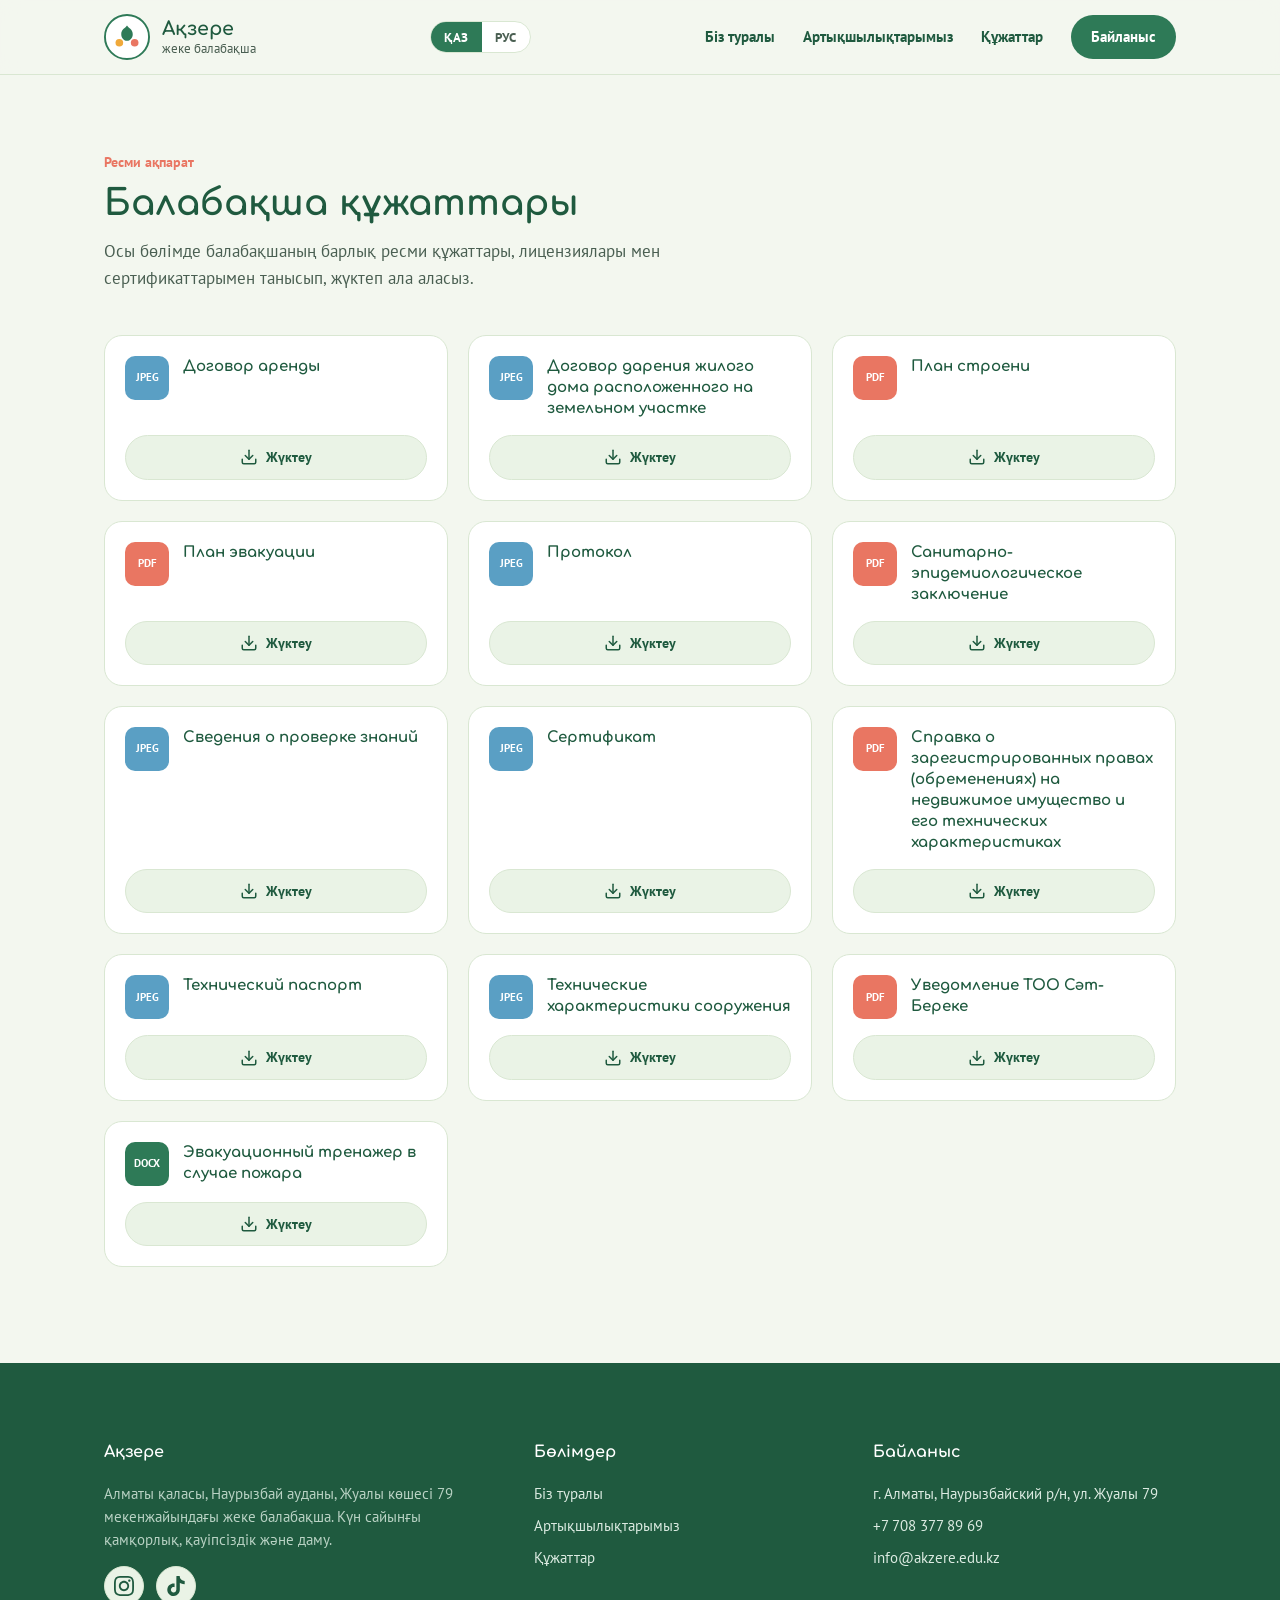
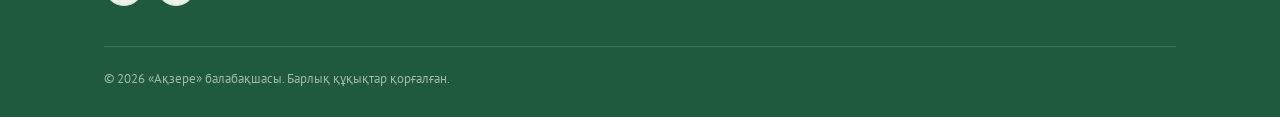
==== documents.html @ db7900e1 "Add files via upload" ====
<!DOCTYPE html>
<html lang="kk">
<head>
<meta charset="UTF-8">
<meta name="viewport" content="width=device-width, initial-scale=1, viewport-fit=cover">
<title data-i18n="docs.pageTitle">Құжаттар — «Ақзере» балабақшасы</title>
<meta name="description" content="«Ақзере» балабақшасының ресми құжаттары">
<link rel="preconnect" href="https://fonts.googleapis.com">
<link rel="preconnect" href="https://fonts.gstatic.com" crossorigin>
<link href="https://fonts.googleapis.com/css2?family=Comfortaa:wght@500;700&family=PT+Sans:wght@400;700&display=swap" rel="stylesheet">
<link rel="stylesheet" href="style.css">
<style>
  .docs-grid {
    display: grid;
    grid-template-columns: repeat(auto-fill, minmax(320px, 1fr));
    gap: 20px;
    margin-top: 32px;
  }
  .doc-card {
    background: var(--surface);
    border: 1px solid var(--line);
    border-radius: var(--radius-md);
    padding: 20px;
    display: flex;
    flex-direction: column;
    justify-content: space-between;
    gap: 16px;
    transition: transform 0.2s ease, box-shadow 0.2s ease;
  }
  .doc-card:hover {
    transform: translateY(-3px);
    box-shadow: 0 10px 24px rgba(31, 90, 63, 0.08);
  }
  .doc-info {
    display: flex;
    align-items: flex-start;
    gap: 14px;
  }
  .doc-badge {
    width: 44px;
    height: 44px;
    border-radius: 10px;
    display: flex;
    align-items: center;
    justify-content: center;
    font-size: 11px;
    font-weight: 700;
    color: #fff;
    flex: none;
    text-transform: uppercase;
  }
  .badge-pdf { background: #E97662; }
  .badge-jpeg { background: #5A9FC4; }
  .badge-docx { background: #2E7A57; }

  .doc-title {
    font-size: 15px;
    font-weight: 700;
    color: var(--primary-dark);
    margin: 0;
    line-height: 1.4;
  }
  .doc-download {
    display: inline-flex;
    align-items: center;
    justify-content: center;
    gap: 8px;
    width: 100%;
    padding: 10px 16px;
    border-radius: 999px;
    background: var(--surface-tint);
    color: var(--primary-dark);
    font-size: 14px;
    font-weight: 700;
    border: 1px solid var(--line);
    text-decoration: none;
    transition: background 0.2s ease, color 0.2s ease;
  }
  .doc-download:hover {
    background: var(--primary);
    color: #fff;
    border-color: var(--primary);
  }
</style>
</head>
<body>

<header class="site">
  <nav class="main">
    <a href="index.html" class="brand-row">
      <svg class="emblem" viewBox="0 0 48 48" fill="none" xmlns="http://www.w3.org/2000/svg">
        <circle cx="24" cy="24" r="23" fill="var(--surface)" stroke="var(--primary)" stroke-width="2"/>
        <path d="M24 12c2 3 6 4 6 9 0 4-3 7-6 7s-6-3-6-7c0-5 4-6 6-9Z" fill="var(--primary)"/>
        <circle cx="16" cy="30" r="4" fill="var(--amber)"/>
        <circle cx="32" cy="30" r="4" fill="var(--coral)"/>
      </svg>
      <span class="name brand">Ақзере<small data-i18n="brand.tagline">жеке балабақша</small></span>
    </a>

    <div class="nav-right">
      <div class="lang-switch" role="group" aria-label="Тіл / Язык">
        <button type="button" class="lang-btn" data-lang="kk">ҚАЗ</button>
        <button type="button" class="lang-btn" data-lang="ru">РУС</button>
      </div>
      <button class="burger" id="burgerBtn" aria-label="Меню">
        <span></span><span></span><span></span>
      </button>
    </div>

    <div class="navlinks" id="navLinks">
      <a href="index.html#about" data-i18n="nav.about">Біз туралы</a>
      <a href="index.html#advantages" data-i18n="nav.advantages">Артықшылықтарымыз</a>
      <a href="documents.html" class="active" data-i18n="nav.documents">Құжаттар</a>
      <a href="index.html#contact" class="cta" data-i18n="nav.contact">Байланыс</a>
    </div>
  </nav>
</header>

<main>
  <section>
    <div class="wrap">
      <div class="section-head">
        <span class="tag" data-i18n="docs.tag">Ресми ақпарат</span>
        <h2 data-i18n="docs.title">Балабақша құжаттары</h2>
        <p data-i18n="docs.lead">Осы бөлімде балабақшаның барлық ресми құжаттары, лицензиялары мен сертификаттарымен танысып, жүктеп ала аласыз.</p>
      </div>

      <div class="docs-grid">

        <!-- 1. Договор аренды -->
        <div class="doc-card">
          <div class="doc-info">
            <div class="doc-badge badge-jpeg">JPEG</div>
            <h3 class="doc-title" data-i18n="doc.rent">Договор аренды</h3>
          </div>
          <a href="documents/Договор аренды.jpeg" target="_blank" rel="noopener noreferrer" download class="doc-download">
            <svg width="18" height="18" viewBox="0 0 24 24" fill="none" stroke="currentColor" stroke-width="2" stroke-linecap="round" stroke-linejoin="round"><path d="M21 15v4a2 2 0 0 1-2 2H5a2 2 0 0 1-2-2v-4"/><polyline points="7 10 12 15 17 10"/><line x1="12" y1="15" x2="12" y2="3"/></svg>
            <span data-i18n="docs.downloadBtn">Жүктеу</span>
          </a>
        </div>

        <!-- 2. Договор дарения -->
        <div class="doc-card">
          <div class="doc-info">
            <div class="doc-badge badge-jpeg">JPEG</div>
            <h3 class="doc-title" data-i18n="doc.gift">Договор дарения жилого дома расположенного на земельном участке</h3>
          </div>
          <a href="documents/Договор дарения жилого дома расположенного на земельном участке.jpeg" target="_blank" rel="noopener noreferrer" download class="doc-download">
            <svg width="18" height="18" viewBox="0 0 24 24" fill="none" stroke="currentColor" stroke-width="2" stroke-linecap="round" stroke-linejoin="round"><path d="M21 15v4a2 2 0 0 1-2 2H5a2 2 0 0 1-2-2v-4"/><polyline points="7 10 12 15 17 10"/><line x1="12" y1="15" x2="12" y2="3"/></svg>
            <span data-i18n="docs.downloadBtn">Жүктеу</span>
          </a>
        </div>

        <!-- 3. План строени -->
        <div class="doc-card">
          <div class="doc-info">
            <div class="doc-badge badge-pdf">PDF</div>
            <h3 class="doc-title" data-i18n="doc.buildingPlan">План строени</h3>
          </div>
          <a href="documents/План строени.pdf" target="_blank" rel="noopener noreferrer" download class="doc-download">
            <svg width="18" height="18" viewBox="0 0 24 24" fill="none" stroke="currentColor" stroke-width="2" stroke-linecap="round" stroke-linejoin="round"><path d="M21 15v4a2 2 0 0 1-2 2H5a2 2 0 0 1-2-2v-4"/><polyline points="7 10 12 15 17 10"/><line x1="12" y1="15" x2="12" y2="3"/></svg>
            <span data-i18n="docs.downloadBtn">Жүктеу</span>
          </a>
        </div>

        <!-- 4. План эвакуации -->
        <div class="doc-card">
          <div class="doc-info">
            <div class="doc-badge badge-pdf">PDF</div>
            <h3 class="doc-title" data-i18n="doc.evacPlan">План эвакуации</h3>
          </div>
          <a href="documents/План эвакуации.pdf" target="_blank" rel="noopener noreferrer" download class="doc-download">
            <svg width="18" height="18" viewBox="0 0 24 24" fill="none" stroke="currentColor" stroke-width="2" stroke-linecap="round" stroke-linejoin="round"><path d="M21 15v4a2 2 0 0 1-2 2H5a2 2 0 0 1-2-2v-4"/><polyline points="7 10 12 15 17 10"/><line x1="12" y1="15" x2="12" y2="3"/></svg>
            <span data-i18n="docs.downloadBtn">Жүктеу</span>
          </a>
        </div>

        <!-- 5. Протокол -->
        <div class="doc-card">
          <div class="doc-info">
            <div class="doc-badge badge-jpeg">JPEG</div>
            <h3 class="doc-title" data-i18n="doc.protocol">Протокол</h3>
          </div>
          <a href="documents/Протокол.jpeg" target="_blank" rel="noopener noreferrer" download class="doc-download">
            <svg width="18" height="18" viewBox="0 0 24 24" fill="none" stroke="currentColor" stroke-width="2" stroke-linecap="round" stroke-linejoin="round"><path d="M21 15v4a2 2 0 0 1-2 2H5a2 2 0 0 1-2-2v-4"/><polyline points="7 10 12 15 17 10"/><line x1="12" y1="15" x2="12" y2="3"/></svg>
            <span data-i18n="docs.downloadBtn">Жүктеу</span>
          </a>
        </div>

        <!-- 6. Санитарно-эпидемиологическое заключение -->
        <div class="doc-card">
          <div class="doc-info">
            <div class="doc-badge badge-pdf">PDF</div>
            <h3 class="doc-title" data-i18n="doc.sanitary">Санитарно-эпидемиологическое заключение</h3>
          </div>
          <a href="documents/Санитарно-эпидемиологическое заключение.pdf" target="_blank" rel="noopener noreferrer" download class="doc-download">
            <svg width="18" height="18" viewBox="0 0 24 24" fill="none" stroke="currentColor" stroke-width="2" stroke-linecap="round" stroke-linejoin="round"><path d="M21 15v4a2 2 0 0 1-2 2H5a2 2 0 0 1-2-2v-4"/><polyline points="7 10 12 15 17 10"/><line x1="12" y1="15" x2="12" y2="3"/></svg>
            <span data-i18n="docs.downloadBtn">Жүктеу</span>
          </a>
        </div>

        <!-- 7. Сведения о проверке знаний -->
        <div class="doc-card">
          <div class="doc-info">
            <div class="doc-badge badge-jpeg">JPEG</div>
            <h3 class="doc-title" data-i18n="doc.knowledgeCheck">Сведения о проверке знаний</h3>
          </div>
          <a href="documents/Сведения о проверке зананий.jpeg" target="_blank" rel="noopener noreferrer" download class="doc-download">
            <svg width="18" height="18" viewBox="0 0 24 24" fill="none" stroke="currentColor" stroke-width="2" stroke-linecap="round" stroke-linejoin="round"><path d="M21 15v4a2 2 0 0 1-2 2H5a2 2 0 0 1-2-2v-4"/><polyline points="7 10 12 15 17 10"/><line x1="12" y1="15" x2="12" y2="3"/></svg>
            <span data-i18n="docs.downloadBtn">Жүктеу</span>
          </a>
        </div>

        <!-- 8. Сертификат -->
        <div class="doc-card">
          <div class="doc-info">
            <div class="doc-badge badge-jpeg">JPEG</div>
            <h3 class="doc-title" data-i18n="doc.certificate">Сертификат</h3>
          </div>
          <a href="documents/Сертификат.jpeg" target="_blank" rel="noopener noreferrer" download class="doc-download">
            <svg width="18" height="18" viewBox="0 0 24 24" fill="none" stroke="currentColor" stroke-width="2" stroke-linecap="round" stroke-linejoin="round"><path d="M21 15v4a2 2 0 0 1-2 2H5a2 2 0 0 1-2-2v-4"/><polyline points="7 10 12 15 17 10"/><line x1="12" y1="15" x2="12" y2="3"/></svg>
            <span data-i18n="docs.downloadBtn">Жүктеу</span>
          </a>
        </div>

        <!-- 9. Справка о зарегистрированных правах -->
        <div class="doc-card">
          <div class="doc-info">
            <div class="doc-badge badge-pdf">PDF</div>
            <h3 class="doc-title" data-i18n="doc.propertyRef">Справка о зарегистрированных правах (обременениях) на недвижимое имущество и его технических характеристиках</h3>
          </div>
          <a href="documents/Справка о зарегистрированных правах (обременениях) на недвижимое имущество и его технических характеристиках.pdf" target="_blank" rel="noopener noreferrer" download class="doc-download">
            <svg width="18" height="18" viewBox="0 0 24 24" fill="none" stroke="currentColor" stroke-width="2" stroke-linecap="round" stroke-linejoin="round"><path d="M21 15v4a2 2 0 0 1-2 2H5a2 2 0 0 1-2-2v-4"/><polyline points="7 10 12 15 17 10"/><line x1="12" y1="15" x2="12" y2="3"/></svg>
            <span data-i18n="docs.downloadBtn">Жүктеу</span>
          </a>
        </div>

        <!-- 10. Технический паспорт -->
        <div class="doc-card">
          <div class="doc-info">
            <div class="doc-badge badge-jpeg">JPEG</div>
            <h3 class="doc-title" data-i18n="doc.techPass">Технический паспорт</h3>
          </div>
          <a href="documents/Технически паспорт.jpeg" target="_blank" rel="noopener noreferrer" download class="doc-download">
            <svg width="18" height="18" viewBox="0 0 24 24" fill="none" stroke="currentColor" stroke-width="2" stroke-linecap="round" stroke-linejoin="round"><path d="M21 15v4a2 2 0 0 1-2 2H5a2 2 0 0 1-2-2v-4"/><polyline points="7 10 12 15 17 10"/><line x1="12" y1="15" x2="12" y2="3"/></svg>
            <span data-i18n="docs.downloadBtn">Жүктеу</span>
          </a>
        </div>

        <!-- 11. Технические характеристики сооружения -->
        <div class="doc-card">
          <div class="doc-info">
            <div class="doc-badge badge-jpeg">JPEG</div>
            <h3 class="doc-title" data-i18n="doc.techSpecs">Технические характеристики сооружения</h3>
          </div>
          <a href="documents/Технические характеристики сооружения.jpeg" target="_blank" rel="noopener noreferrer" download class="doc-download">
            <svg width="18" height="18" viewBox="0 0 24 24" fill="none" stroke="currentColor" stroke-width="2" stroke-linecap="round" stroke-linejoin="round"><path d="M21 15v4a2 2 0 0 1-2 2H5a2 2 0 0 1-2-2v-4"/><polyline points="7 10 12 15 17 10"/><line x1="12" y1="15" x2="12" y2="3"/></svg>
            <span data-i18n="docs.downloadBtn">Жүктеу</span>
          </a>
        </div>

        <!-- 12. Уведомление ТОО Сәт-Береке -->
        <div class="doc-card">
          <div class="doc-info">
            <div class="doc-badge badge-pdf">PDF</div>
            <h3 class="doc-title" data-i18n="doc.noticeSat">Уведомление ТОО Сәт-Береке</h3>
          </div>
          <a href="documents/Уведомление ТОО Сәт-Береке.pdf" target="_blank" rel="noopener noreferrer" download class="doc-download">
            <svg width="18" height="18" viewBox="0 0 24 24" fill="none" stroke="currentColor" stroke-width="2" stroke-linecap="round" stroke-linejoin="round"><path d="M21 15v4a2 2 0 0 1-2 2H5a2 2 0 0 1-2-2v-4"/><polyline points="7 10 12 15 17 10"/><line x1="12" y1="15" x2="12" y2="3"/></svg>
            <span data-i18n="docs.downloadBtn">Жүктеу</span>
          </a>
        </div>

        <!-- 13. Эвакуационный тренажер -->
        <div class="doc-card">
          <div class="doc-info">
            <div class="doc-badge badge-docx">DOCX</div>
            <h3 class="doc-title" data-i18n="doc.evacSimulator">Эвакуационный тренажер в случае пожара</h3>
          </div>
          <a href="documents/Эвакуационный тренажер в случае пожара .docx" target="_blank" rel="noopener noreferrer" download class="doc-download">
            <svg width="18" height="18" viewBox="0 0 24 24" fill="none" stroke="currentColor" stroke-width="2" stroke-linecap="round" stroke-linejoin="round"><path d="M21 15v4a2 2 0 0 1-2 2H5a2 2 0 0 1-2-2v-4"/><polyline points="7 10 12 15 17 10"/><line x1="12" y1="15" x2="12" y2="3"/></svg>
            <span data-i18n="docs.downloadBtn">Жүктеу</span>
          </a>
        </div>

      </div>
    </div>
  </section>
</main>

<footer>
  <div class="wrap">
    <div class="foot-grid">
      <div>
        <h4>Ақзере</h4>
        <p data-i18n="footer.about">Алматы қаласы, Наурызбай ауданы, Жуалы көшесі 79 мекенжайындағы жеке балабақша. Күн сайынғы қамқорлық, қауіпсіздік және даму.</p>
        
        <!-- Социальные сети со ссылками на ПРОФИЛИ -->
        <div class="social-links">
          <!-- Ссылка на страницу Instagram -->
          <a href="https://www.instagram.com/akzere_balabaqsha" target="_blank" rel="noopener noreferrer" class="social-btn" aria-label="Instagram">
            <svg viewBox="0 0 24 24">
              <path d="M12 2.163c3.204 0 3.584.012 4.85.07 3.252.148 4.771 1.691 4.919 4.919.058 1.265.069 1.645.069 4.849 0 3.205-.012 3.584-.069 4.849-.149 3.225-1.664 4.771-4.919 4.919-1.266.058-1.644.07-4.85.07-3.204 0-3.584-.012-4.849-.07-3.26-.149-4.771-1.699-4.919-4.92-.058-1.265-.07-1.644-.07-4.849 0-3.204.013-3.583.07-4.849.149-3.227 1.664-4.771 4.919-4.919 1.266-.057 1.645-.069 4.849-.069zm0-2.163c-3.259 0-3.667.014-4.947.072-4.358.2-6.78 2.618-6.98 6.98-.059 1.281-.073 1.689-.073 4.948 0 3.259.014 3.668.072 4.948.2 4.358 2.618 6.78 6.98 6.98 1.281.058 1.689.072 4.948.072 3.259 0 3.668-.014 4.948-.072 4.354-.2 6.782-2.618 6.979-6.98.059-1.28.073-1.689.073-4.948 0-3.259-.014-3.667-.072-4.947-.196-4.354-2.617-6.78-6.979-6.98-1.281-.059-1.69-.073-4.949-.073zm0 5.838c-3.403 0-6.162 2.759-6.162 6.162s2.759 6.163 6.162 6.163 6.162-2.759 6.162-6.163c0-3.403-2.759-6.162-6.162-6.162zm0 10.162c-2.209 0-4-1.79-4-4 0-2.209 1.791-4 4-4s4 1.791 4 4c0 2.21-1.791 4-4 4zm6.406-11.845c-.796 0-1.441.645-1.441 1.44s.645 1.44 1.441 1.44c.795 0 1.439-.645 1.439-1.44s-.644-1.44-1.439-1.44z"/>
            </svg>
          </a>

          <!-- Ссылка на страницу TikTok -->
          <a href="https://www.tiktok.com/@user7842803865869" target="_blank" rel="noopener noreferrer" class="social-btn" aria-label="TikTok">
            <svg viewBox="0 0 24 24">
              <path d="M12.525.02c1.31-.02 2.61-.01 3.91-.02.08 1.53.63 3.09 1.75 4.17 1.12 1.11 2.7 1.62 4.24 1.79v4.03c-1.44-.05-2.89-.35-4.2-.97-.57-.26-1.1-.59-1.62-.93-.01 2.92.01 5.84-.02 8.75-.08 1.4-.54 2.79-1.35 3.94-1.31 1.92-3.58 3.17-5.91 3.21-1.43.08-2.86-.31-4.08-1.03-2.02-1.19-3.44-3.37-3.65-5.71-.02-.5-.03-1-.01-1.49.18-1.9 1.12-3.72 2.58-4.96 1.66-1.44 3.98-2.13 6.15-1.72.02 1.48-.04 2.96-.04 4.44-.99-.32-2.15-.23-3.02.37-.82.56-1.36 1.49-1.41 2.49-.1 1.39.73 2.72 2.02 3.17 1.23.45 2.68.12 3.58-.8.64-.66.97-1.57.97-2.49.02-4.14.01-8.28.01-12.42z"/>
            </svg>
          </a>
        </div>
      </div>

      <div>
        <h4 data-i18n="footer.sections">Бөлімдер</h4>
        <ul>
          <li><a href="index.html#about" data-i18n="nav.about">Біз туралы</a></li>
          <li><a href="index.html#advantages" data-i18n="nav.advantages">Артықшылықтарымыз</a></li>
          <li><a href="documents.html" data-i18n="nav.documents">Құжаттар</a></li>
        </ul>
      </div>

      <div>
        <h4 data-i18n="footer.contacts">Байланыс</h4>
        <ul>
          <li data-i18n="topbar.city">г. Алматы, Наурызбайский р/н, ул. Жуалы 79</li>
          <li><a href="tel:+77083778969">+7 708 377 89 69</a></li>
          <li><a href="mailto:info@akzere.edu.kz">info@akzere.edu.kz</a></li>
        </ul>
      </div>
    </div>

    <div class="foot-bottom">
      <span data-i18n="footer.copy">© 2026 «Ақзере» балабақшасы. Барлық құқықтар қорғалған.</span>
    </div>
  </div>
</footer>

<script src="script.js"></script>
</body>
</html>
---- style.css ----
:root{
  box-sizing:border-box;
  padding-top:env(safe-area-inset-top,0px);
  padding-bottom:env(safe-area-inset-bottom,0px);

  --bg:#F3F7EF;
  --surface:#FFFFFF;
  --surface-tint:#EAF3E6;
  --ink:#20362A;
  --ink-soft:#4A5F52;
  --primary:#2E7A57;
  --primary-dark:#1F5A3F;
  --amber:#F0A93A;
  --coral:#E97662;
  --sky:#5A9FC4;
  --line:#D9E7D2;
  --radius-lg:28px;
  --radius-md:18px;
  --radius-sm:12px;
}
*{box-sizing:border-box;}
html{scroll-behavior:smooth; scroll-padding-top:calc(96px + env(safe-area-inset-top,0px));}
body{
  margin:0;
  background:var(--bg);
  color:var(--ink);
  font-family:'PT Sans', Arial, sans-serif;
  font-size:16px;
  line-height:1.6;
  -webkit-font-smoothing:antialiased;
}
h1,h2,h3,.brand{
  font-family:'Comfortaa', 'PT Sans', sans-serif;
  font-weight:700;
  color:var(--primary-dark);
  line-height:1.25;
  margin:0;
}
a{color:inherit; text-decoration:none;}
img{max-width:100%; display:block;}
ul{margin:0; padding:0; list-style:none;}
.wrap{max-width:1120px; margin:0 auto; padding:0 24px;}

/* ---------- Topbar ---------- */
.topbar{background:var(--primary-dark); color:#EAF3E6; font-size:14px;}
.topbar .wrap{display:flex; flex-wrap:wrap; gap:6px 20px; justify-content:space-between; padding-top:10px; padding-bottom:10px;}
.topbar a{opacity:.92;}
.topbar a:hover{opacity:1; text-decoration:underline;}
.topbar .tb-group{display:flex; gap:18px; flex-wrap:wrap;}
.topbar {display: none !important;}

/* ---------- Header / nav ---------- */
header.site{
  position:sticky; top:0; z-index:40;
  background:rgba(243,247,239,.9);
  backdrop-filter:blur(10px);
  border-bottom:1px solid var(--line);
  padding-top:env(safe-area-inset-top,0px);
}
nav.main{
  display:flex; align-items:center; justify-content:space-between;
  padding:14px 24px; max-width:1120px; margin:0 auto; gap:16px; flex-wrap:wrap;
}
.brand-row{display:flex; align-items:center; gap:12px;}
.brand-row .name{font-size:19px;}
.brand-row .name small{display:block; font-family:'PT Sans',sans-serif; font-weight:400; font-size:12.5px; color:var(--ink-soft);}
.nav-right{display:flex; align-items:center; gap:14px;}
.navlinks{display:flex; gap:28px; align-items:center;}
.navlinks a{font-size:15px; font-weight:700; color:var(--primary-dark); position:relative; padding:6px 0;}
.navlinks a:after{content:"";position:absolute;left:0;right:0;bottom:0;height:2px;background:var(--amber);transform:scaleX(0);transition:transform .2s ease;}
.navlinks a:hover:after{transform:scaleX(1);}
.navlinks .cta{background:var(--primary); color:#fff !important; padding:10px 20px; border-radius:999px; font-weight:700;}
.navlinks .cta:after{display:none;}
.navlinks .cta:hover{background:var(--primary-dark);}

/* language switch */
.lang-switch{display:flex; border:1px solid var(--line); border-radius:999px; overflow:hidden; background:var(--surface);}
.lang-btn{
  border:none; background:transparent; padding:7px 13px; font-family:'PT Sans',sans-serif;
  font-weight:700; font-size:12.5px; letter-spacing:.4px; color:var(--ink-soft); cursor:pointer;
}
.lang-btn.active{background:var(--primary); color:#fff;}

.burger{display:none; background:none; border:none; cursor:pointer; padding:8px;}
.burger span{display:block; width:24px; height:2px; background:var(--primary-dark); margin:5px 0; border-radius:2px;}

/* ---------- Emblem ---------- */
.emblem{width:46px; height:46px; flex:none;}

/* ---------- Hero ---------- */
.hero{position:relative; overflow:hidden; padding:64px 0 40px;}
.hero .wrap{display:grid; grid-template-columns:1.05fr .95fr; gap:40px; align-items:center;}
.hero-blob{position:absolute; border-radius:50%; opacity:.5; filter:blur(2px); z-index:0;}
.eyebrow{
  display:inline-flex; align-items:center; gap:8px;
  background:var(--surface); border:1px solid var(--line);
  padding:7px 16px; border-radius:999px; font-size:13.5px;
  color:var(--primary-dark); font-weight:700; margin-bottom:18px;
}
.hero h1{font-size:clamp(32px,4.4vw,50px); letter-spacing:.2px;}
.hero h1 .accent{color:var(--coral);}
.hero p.lead{font-size:18px; color:var(--ink-soft); max-width:46ch; margin:18px 0 28px;}
.hero-ctas{display:flex; gap:14px; flex-wrap:wrap;}
.btn{display:inline-flex; align-items:center; gap:8px; padding:13px 24px; border-radius:999px; font-weight:700; font-size:15.5px; border:2px solid transparent; cursor:pointer;}
.btn-primary{background:var(--primary); color:#fff;}
.btn-primary:hover{background:var(--primary-dark);}
.btn-ghost{border-color:var(--primary); color:var(--primary-dark);}
.btn-ghost:hover{background:var(--surface-tint);}
.hero-art{position:relative; z-index:1;}

.stat-strip{display:flex; gap:28px; margin-top:40px; border-top:1px solid var(--line); padding-top:22px; flex-wrap:wrap;}
.stat-strip div{min-width:120px;}
.stat-strip b{display:block; font-family:'Comfortaa',sans-serif; font-size:24px; color:var(--primary-dark);}
.stat-strip span{font-size:13.5px; color:var(--ink-soft);}

/* ---------- Section shell ---------- */
section{padding:76px 0;}
.section-head{max-width:640px; margin-bottom:44px;}
.section-head .tag{color:var(--coral); font-weight:700; font-size:14px; margin-bottom:8px; display:block;}
.section-head h2{font-size:clamp(26px,3.2vw,36px);}
.section-head p{color:var(--ink-soft); margin-top:12px; font-size:16.5px;}
.alt{background:var(--surface);}

/* ---------- About ---------- */
.about-grid{display:grid; grid-template-columns:1.15fr .85fr; gap:44px; align-items:start;}
.about-grid p{color:var(--ink-soft); margin:0 0 16px; font-size:16.5px;}
.fact-card{background:var(--bg); border:1px solid var(--line); border-radius:var(--radius-md); padding:26px;}
.fact-card h3{font-size:16px; margin-bottom:16px; color:var(--primary-dark);}
.fact-list li{display:flex; justify-content:space-between; gap:16px; padding:10px 0; border-top:1px solid var(--line); font-size:15px;}
.fact-list li:first-child{border-top:none;}
.fact-list span.k{color:var(--ink-soft);}
.fact-list span.v{font-weight:700; text-align:right;}

/* ---------- Advantages ---------- */
.adv-grid{display:grid; grid-template-columns:repeat(4,1fr); gap:22px;}
.adv-card{background:var(--surface); border:1px solid var(--line); border-radius:var(--radius-md); padding:28px 22px; position:relative; overflow:hidden;}
.adv-card .icon-wrap{width:52px; height:52px; border-radius:14px; display:flex; align-items:center; justify-content:center; margin-bottom:18px;}
.adv-card h3{font-size:17px; margin-bottom:10px;}
.adv-card p{font-size:14.5px; color:var(--ink-soft); margin:0;}
.adv-card:nth-child(1) .icon-wrap{background:#E4F1E9;}
.adv-card:nth-child(2) .icon-wrap{background:#FCEBD8;}
.adv-card:nth-child(3) .icon-wrap{background:#FBE4E0;}
.adv-card:nth-child(4) .icon-wrap{background:#E1EEF6;}

/* ---------- Gallery ---------- */
.gal-grid{display:grid; grid-template-columns:repeat(3,1fr); gap:18px;}
.gal-card{border-radius:var(--radius-md); padding:26px 20px; min-height:170px; display:flex; flex-direction:column; justify-content:flex-end; gap:6px; color:#fff; position:relative; overflow:hidden;}
.gal-card h4{font-family:'Comfortaa',sans-serif; font-size:16px; margin:0;}
.gal-card span{font-size:13px; opacity:.9;}
.gal-card svg{position:absolute; top:14px; right:14px; opacity:.85;}
.g1{background:linear-gradient(135deg,#2E7A57,#63A97F);}
.g2{background:linear-gradient(135deg,#E97662,#F2A98C);}
.g3{background:linear-gradient(135deg,#5A9FC4,#8FC4DE);}
.g4{background:linear-gradient(135deg,#F0A93A,#F5C97C);}
.g5{background:linear-gradient(135deg,#8B6CC7,#B59FE0);}
.g6{background:linear-gradient(135deg,#1F5A3F,#2E7A57);}

/* ---------- Contact ---------- */
.contact-grid{display:grid; grid-template-columns:1fr 1fr; gap:36px; align-items:stretch;}
.contact-card{background:var(--primary-dark); color:#EAF3E6; border-radius:var(--radius-lg); padding:38px; display:flex; flex-direction:column; gap:22px; justify-content:center;}
.contact-card h3{color:#fff; font-size:22px;}
.contact-row{display:flex; gap:14px; align-items:flex-start;}
.contact-row .ic{width:38px;height:38px;border-radius:10px;background:rgba(255,255,255,.12); display:flex;align-items:center;justify-content:center; flex:none;}
.contact-row a, .contact-row div.txt{font-size:15.5px; line-height:1.5;}
.contact-row .label{font-size:12.5px; opacity:.75; margin-bottom:2px;}

.map-card{border-radius:var(--radius-lg); overflow:hidden; border:1px solid var(--line); background:var(--surface); display:flex; flex-direction:column;}
.map-frame{width:100%; height:260px; border:0; display:block; background:var(--surface-tint);}
.map-links{display:flex; gap:10px; flex-wrap:wrap; padding:16px;}
.map-links a{
  font-size:13.5px; font-weight:700; color:var(--primary-dark);
  border:1px solid var(--line); border-radius:999px; padding:8px 14px;
}
.map-links a:hover{background:var(--surface-tint);}

/* ---------- Footer ---------- */
footer{background:var(--primary-dark); color:#DCEBE2; padding:56px 0 28px; margin-top:20px;}
.foot-grid{display:grid; grid-template-columns:1.3fr 1fr 1fr; gap:36px;}
footer h4{color:#fff; font-family:'Comfortaa',sans-serif; font-size:16px; margin-bottom:16px;}
footer p{color:#B9D2C4; font-size:14.5px; margin:0 0 14px;}
footer ul li{margin-bottom:9px; font-size:14.5px;}
footer ul li a:hover{text-decoration:underline;}
.foot-bottom{border-top:1px solid rgba(255,255,255,.14); margin-top:40px; padding-top:22px; font-size:13px; color:#9FBBAC;}

/* ---------- Responsive ---------- */
@media (max-width:920px){
  .hero .wrap{grid-template-columns:1fr;}
  .hero-art{order:-1; max-width:340px; margin:0 auto;}
  .about-grid{grid-template-columns:1fr;}
  .adv-grid{grid-template-columns:repeat(2,1fr);}
  .gal-grid{grid-template-columns:repeat(2,1fr);}
  .contact-grid{grid-template-columns:1fr;}
  .foot-grid{grid-template-columns:1fr 1fr;}
}
@media (max-width:720px){
  .navlinks{
    position:fixed; inset:64px 16px auto 16px; background:var(--surface);
    border:1px solid var(--line); border-radius:var(--radius-md);
    flex-direction:column; align-items:flex-start; padding:18px 20px; gap:14px;
    box-shadow:0 20px 40px rgba(31,90,63,.15);
    transform:translateY(-12px); opacity:0; pointer-events:none; transition:.18s ease;
  }
  .navlinks.open{transform:translateY(0); opacity:1; pointer-events:auto;}
  .burger{display:block;}
  .adv-grid{grid-template-columns:1fr;}
  .gal-grid{grid-template-columns:1fr;}
  .foot-grid{grid-template-columns:1fr;}
}

/* ---------- Dark mode ---------- */
@media (prefers-color-scheme:dark){
  :root:not([data-theme="light"]){
    --bg:#14201A; --surface:#1B2A22; --surface-tint:#22342A;
    --ink:#EAF3E6; --ink-soft:#A9C2B3; --primary:#4FA57C; --primary-dark:#245C42;
    --line:#2A3C31;
  }
  :root:not([data-theme="light"]) header.site{background:rgba(20,32,26,.85);}
}
:root[data-theme="dark"]{
  --bg:#14201A; --surface:#1B2A22; --surface-tint:#22342A;
  --ink:#EAF3E6; --ink-soft:#A9C2B3; --primary:#4FA57C; --primary-dark:#245C42;
  --line:#2A3C31;
}

/* Навигационные ссылки */
.navlinks a {
  position: relative;
  text-decoration: none;
  padding-bottom: 6px; /* Зазор под текстом для полоски */
  transition: color 0.3s ease;
}

/* Полоска под активным пунктом */
.navlinks a::after {
  content: '';
  position: absolute;
  left: 0;
  bottom: 0;
  width: 0%;
  height: 3px;
  background-color: var(--amber, #F0A93A); /* Цвет подчеркивания */
  border-radius: 2px;
  transition: width 0.3s ease;
}

/* При активации (ScrollSpy или клике) ширина полоски становится 100% */
.navlinks a.active::after {
  width: 100%;
}

/* По желанию: появление полоски при наведении курсора */
.navlinks a:hover::after {
  width: 100%;
}

.social-links {
  display: flex;
  gap: 12px;
  margin-top: 12px;
}
.social-btn {
  display: inline-flex;
  align-items: center;
  justify-content: center;
  width: 40px;
  height: 40px;
  border-radius: 50%;
  background: var(--surface-tint, #f0f7f4);
  color: var(--primary-dark, #1f5a3f);
  border: 1px solid var(--line, #e0e0e0);
  transition: all 0.2s ease;
}
.social-btn:hover {
  background: var(--primary, #2e7a57);
  color: #ffffff;
  border-color: var(--primary, #2e7a57);
  transform: translateY(-2px);
}
.social-btn svg {
  width: 20px;
  height: 20px;
  fill: currentColor;
}
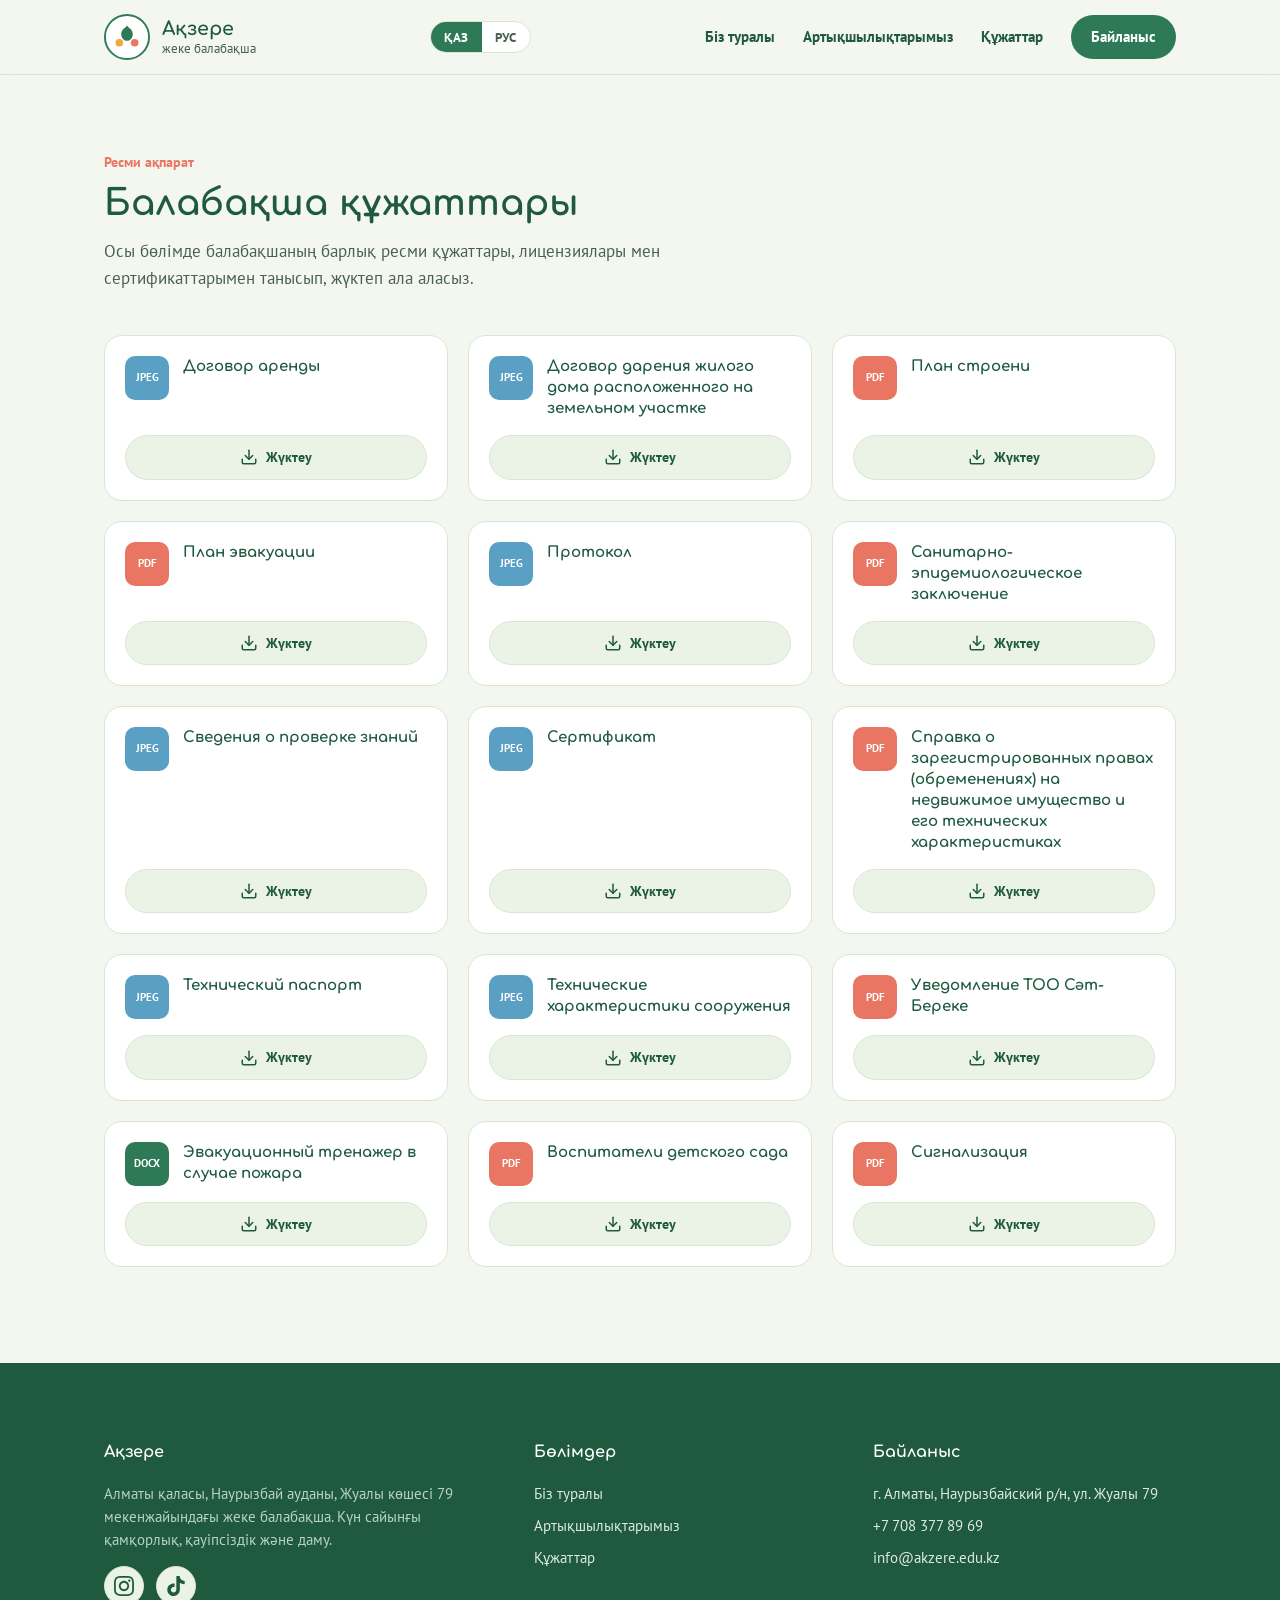
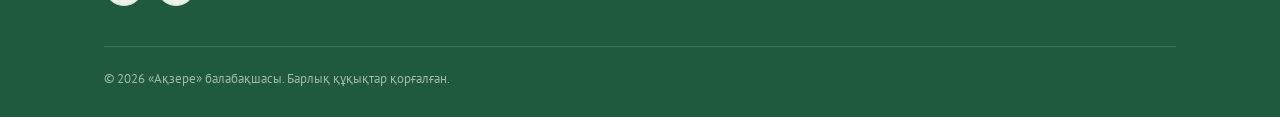
==== commit 5b86775d: "added teachers and alarm files" ====
--- a/documents.html
+++ b/documents.html
@@ -283,6 +283,30 @@
           </a>
         </div>
 
+        <!-- 14. Воспитатели детского сада -->
+        <div class="doc-card">
+          <div class="doc-info">
+            <div class="doc-badge badge-pdf">PDF</div>
+            <h3 class="doc-title" data-i18n="doc.teachers">Воспитатели детского сада</h3>
+          </div>
+          <a href="documents/Тәрбиешілер.pdf" target="_blank" rel="noopener noreferrer" download class="doc-download">
+            <svg width="18" height="18" viewBox="0 0 24 24" fill="none" stroke="currentColor" stroke-width="2" stroke-linecap="round" stroke-linejoin="round"><path d="M21 15v4a2 2 0 0 1-2 2H5a2 2 0 0 1-2-2v-4"/><polyline points="7 10 12 15 17 10"/><line x1="12" y1="15" x2="12" y2="3"/></svg>
+            <span data-i18n="docs.downloadBtn">Жүктеу</span>
+          </a>
+        </div>
+
+        <!-- 15. Сигнализация -->
+        <div class="doc-card">
+          <div class="doc-info">
+            <div class="doc-badge badge-pdf">PDF</div>
+            <h3 class="doc-title" data-i18n="doc.alarm">Сигнализация</h3>
+          </div>
+          <a href="documents/Сигнализация.pdf" target="_blank" rel="noopener noreferrer" download class="doc-download">
+            <svg width="18" height="18" viewBox="0 0 24 24" fill="none" stroke="currentColor" stroke-width="2" stroke-linecap="round" stroke-linejoin="round"><path d="M21 15v4a2 2 0 0 1-2 2H5a2 2 0 0 1-2-2v-4"/><polyline points="7 10 12 15 17 10"/><line x1="12" y1="15" x2="12" y2="3"/></svg>
+            <span data-i18n="docs.downloadBtn">Жүктеу</span>
+          </a>
+        </div>
+
       </div>
     </div>
   </section>
@@ -340,4 +364,4 @@
 
 <script src="script.js"></script>
 </body>
-</html>+</html>
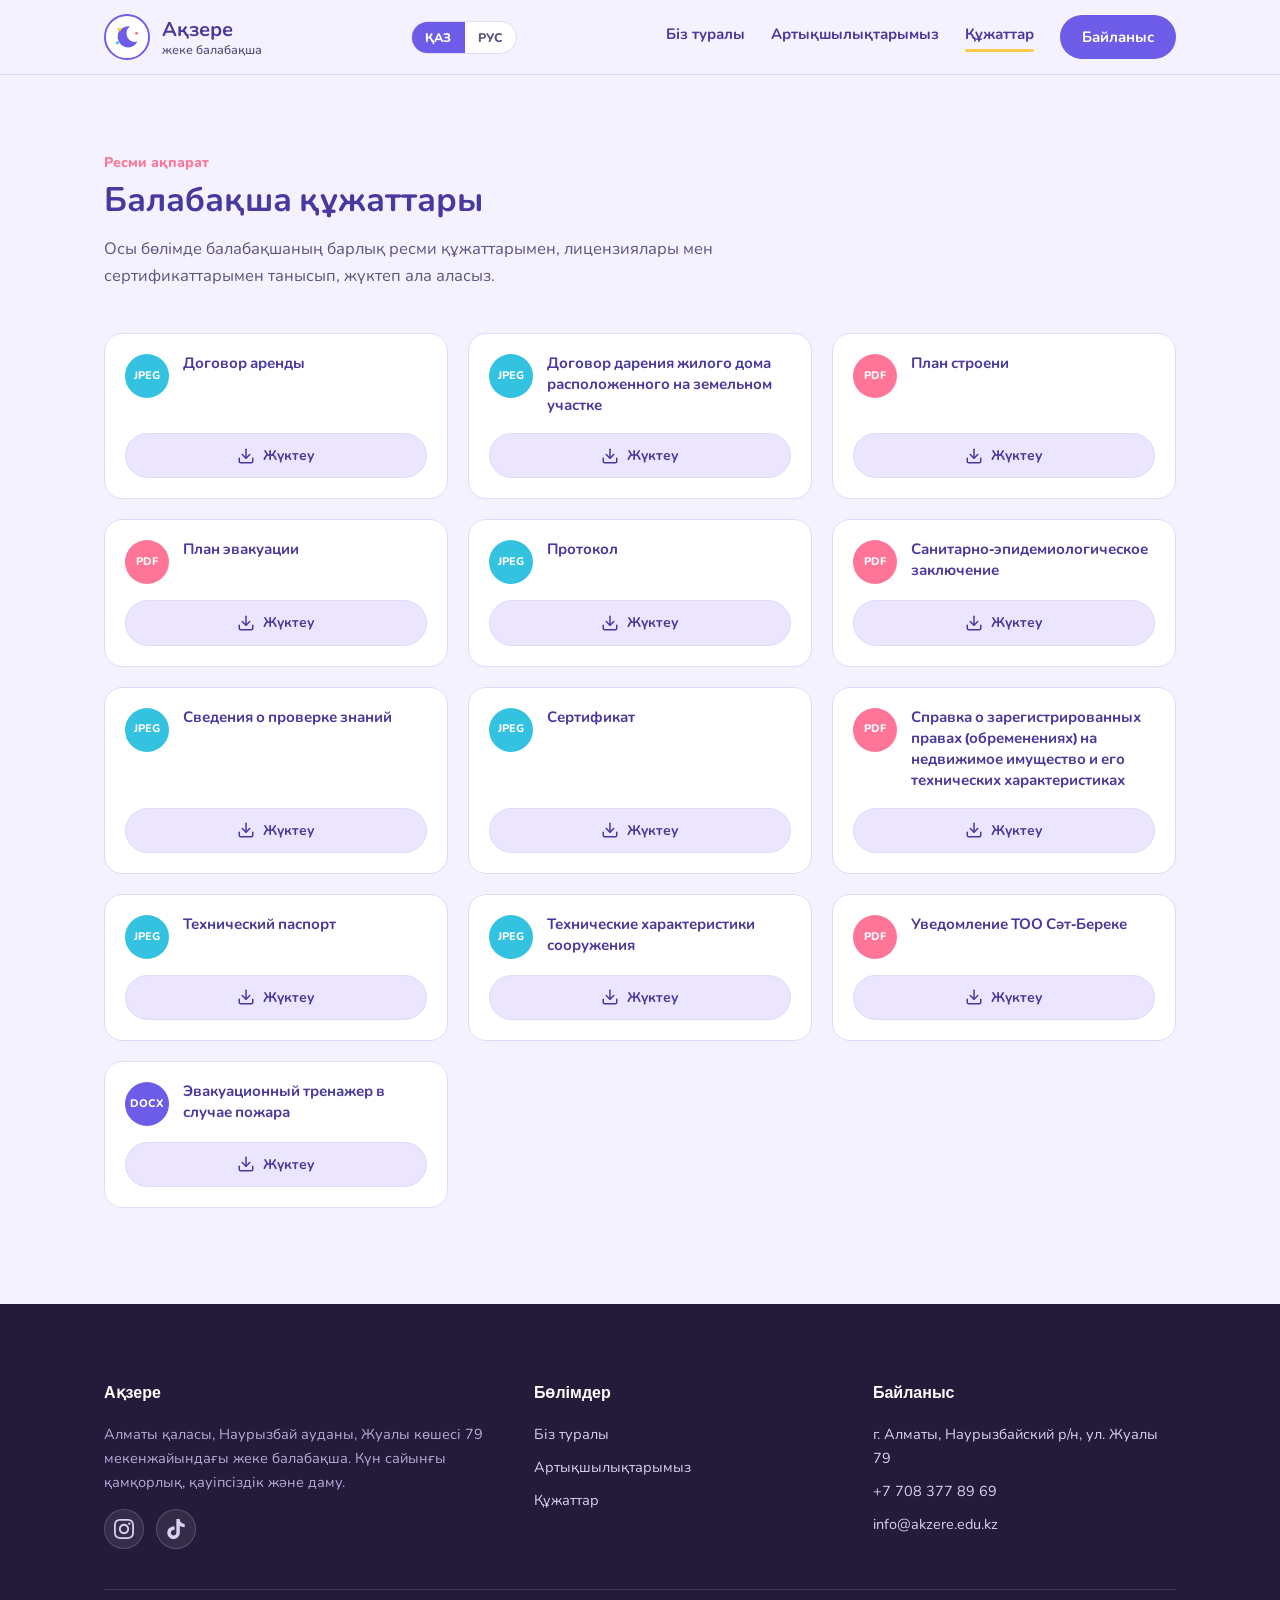
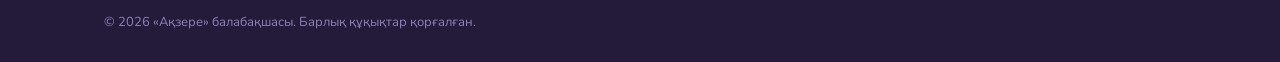
==== commit d77b5608: "Add files via upload" ====
--- a/documents.html
+++ b/documents.html
@@ -1,367 +1,267 @@
-<!DOCTYPE html>
-<html lang="kk">
-<head>
-<meta charset="UTF-8">
-<meta name="viewport" content="width=device-width, initial-scale=1, viewport-fit=cover">
-<title data-i18n="docs.pageTitle">Құжаттар — «Ақзере» балабақшасы</title>
-<meta name="description" content="«Ақзере» балабақшасының ресми құжаттары">
-<link rel="preconnect" href="https://fonts.googleapis.com">
-<link rel="preconnect" href="https://fonts.gstatic.com" crossorigin>
-<link href="https://fonts.googleapis.com/css2?family=Comfortaa:wght@500;700&family=PT+Sans:wght@400;700&display=swap" rel="stylesheet">
-<link rel="stylesheet" href="style.css">
-<style>
-  .docs-grid {
-    display: grid;
-    grid-template-columns: repeat(auto-fill, minmax(320px, 1fr));
-    gap: 20px;
-    margin-top: 32px;
-  }
-  .doc-card {
-    background: var(--surface);
-    border: 1px solid var(--line);
-    border-radius: var(--radius-md);
-    padding: 20px;
-    display: flex;
-    flex-direction: column;
-    justify-content: space-between;
-    gap: 16px;
-    transition: transform 0.2s ease, box-shadow 0.2s ease;
-  }
-  .doc-card:hover {
-    transform: translateY(-3px);
-    box-shadow: 0 10px 24px rgba(31, 90, 63, 0.08);
-  }
-  .doc-info {
-    display: flex;
-    align-items: flex-start;
-    gap: 14px;
-  }
-  .doc-badge {
-    width: 44px;
-    height: 44px;
-    border-radius: 10px;
-    display: flex;
-    align-items: center;
-    justify-content: center;
-    font-size: 11px;
-    font-weight: 700;
-    color: #fff;
-    flex: none;
-    text-transform: uppercase;
-  }
-  .badge-pdf { background: #E97662; }
-  .badge-jpeg { background: #5A9FC4; }
-  .badge-docx { background: #2E7A57; }
-
-  .doc-title {
-    font-size: 15px;
-    font-weight: 700;
-    color: var(--primary-dark);
-    margin: 0;
-    line-height: 1.4;
-  }
-  .doc-download {
-    display: inline-flex;
-    align-items: center;
-    justify-content: center;
-    gap: 8px;
-    width: 100%;
-    padding: 10px 16px;
-    border-radius: 999px;
-    background: var(--surface-tint);
-    color: var(--primary-dark);
-    font-size: 14px;
-    font-weight: 700;
-    border: 1px solid var(--line);
-    text-decoration: none;
-    transition: background 0.2s ease, color 0.2s ease;
-  }
-  .doc-download:hover {
-    background: var(--primary);
-    color: #fff;
-    border-color: var(--primary);
-  }
-</style>
-</head>
-<body>
-
-<header class="site">
-  <nav class="main">
-    <a href="index.html" class="brand-row">
-      <svg class="emblem" viewBox="0 0 48 48" fill="none" xmlns="http://www.w3.org/2000/svg">
-        <circle cx="24" cy="24" r="23" fill="var(--surface)" stroke="var(--primary)" stroke-width="2"/>
-        <path d="M24 12c2 3 6 4 6 9 0 4-3 7-6 7s-6-3-6-7c0-5 4-6 6-9Z" fill="var(--primary)"/>
-        <circle cx="16" cy="30" r="4" fill="var(--amber)"/>
-        <circle cx="32" cy="30" r="4" fill="var(--coral)"/>
-      </svg>
-      <span class="name brand">Ақзере<small data-i18n="brand.tagline">жеке балабақша</small></span>
-    </a>
-
-    <div class="nav-right">
-      <div class="lang-switch" role="group" aria-label="Тіл / Язык">
-        <button type="button" class="lang-btn" data-lang="kk">ҚАЗ</button>
-        <button type="button" class="lang-btn" data-lang="ru">РУС</button>
-      </div>
-      <button class="burger" id="burgerBtn" aria-label="Меню">
-        <span></span><span></span><span></span>
-      </button>
-    </div>
-
-    <div class="navlinks" id="navLinks">
-      <a href="index.html#about" data-i18n="nav.about">Біз туралы</a>
-      <a href="index.html#advantages" data-i18n="nav.advantages">Артықшылықтарымыз</a>
-      <a href="documents.html" class="active" data-i18n="nav.documents">Құжаттар</a>
-      <a href="index.html#contact" class="cta" data-i18n="nav.contact">Байланыс</a>
-    </div>
-  </nav>
-</header>
-
-<main>
-  <section>
-    <div class="wrap">
-      <div class="section-head">
-        <span class="tag" data-i18n="docs.tag">Ресми ақпарат</span>
-        <h2 data-i18n="docs.title">Балабақша құжаттары</h2>
-        <p data-i18n="docs.lead">Осы бөлімде балабақшаның барлық ресми құжаттары, лицензиялары мен сертификаттарымен танысып, жүктеп ала аласыз.</p>
-      </div>
-
-      <div class="docs-grid">
-
-        <!-- 1. Договор аренды -->
-        <div class="doc-card">
-          <div class="doc-info">
-            <div class="doc-badge badge-jpeg">JPEG</div>
-            <h3 class="doc-title" data-i18n="doc.rent">Договор аренды</h3>
-          </div>
-          <a href="documents/Договор аренды.jpeg" target="_blank" rel="noopener noreferrer" download class="doc-download">
-            <svg width="18" height="18" viewBox="0 0 24 24" fill="none" stroke="currentColor" stroke-width="2" stroke-linecap="round" stroke-linejoin="round"><path d="M21 15v4a2 2 0 0 1-2 2H5a2 2 0 0 1-2-2v-4"/><polyline points="7 10 12 15 17 10"/><line x1="12" y1="15" x2="12" y2="3"/></svg>
-            <span data-i18n="docs.downloadBtn">Жүктеу</span>
-          </a>
-        </div>
-
-        <!-- 2. Договор дарения -->
-        <div class="doc-card">
-          <div class="doc-info">
-            <div class="doc-badge badge-jpeg">JPEG</div>
-            <h3 class="doc-title" data-i18n="doc.gift">Договор дарения жилого дома расположенного на земельном участке</h3>
-          </div>
-          <a href="documents/Договор дарения жилого дома расположенного на земельном участке.jpeg" target="_blank" rel="noopener noreferrer" download class="doc-download">
-            <svg width="18" height="18" viewBox="0 0 24 24" fill="none" stroke="currentColor" stroke-width="2" stroke-linecap="round" stroke-linejoin="round"><path d="M21 15v4a2 2 0 0 1-2 2H5a2 2 0 0 1-2-2v-4"/><polyline points="7 10 12 15 17 10"/><line x1="12" y1="15" x2="12" y2="3"/></svg>
-            <span data-i18n="docs.downloadBtn">Жүктеу</span>
-          </a>
-        </div>
-
-        <!-- 3. План строени -->
-        <div class="doc-card">
-          <div class="doc-info">
-            <div class="doc-badge badge-pdf">PDF</div>
-            <h3 class="doc-title" data-i18n="doc.buildingPlan">План строени</h3>
-          </div>
-          <a href="documents/План строени.pdf" target="_blank" rel="noopener noreferrer" download class="doc-download">
-            <svg width="18" height="18" viewBox="0 0 24 24" fill="none" stroke="currentColor" stroke-width="2" stroke-linecap="round" stroke-linejoin="round"><path d="M21 15v4a2 2 0 0 1-2 2H5a2 2 0 0 1-2-2v-4"/><polyline points="7 10 12 15 17 10"/><line x1="12" y1="15" x2="12" y2="3"/></svg>
-            <span data-i18n="docs.downloadBtn">Жүктеу</span>
-          </a>
-        </div>
-
-        <!-- 4. План эвакуации -->
-        <div class="doc-card">
-          <div class="doc-info">
-            <div class="doc-badge badge-pdf">PDF</div>
-            <h3 class="doc-title" data-i18n="doc.evacPlan">План эвакуации</h3>
-          </div>
-          <a href="documents/План эвакуации.pdf" target="_blank" rel="noopener noreferrer" download class="doc-download">
-            <svg width="18" height="18" viewBox="0 0 24 24" fill="none" stroke="currentColor" stroke-width="2" stroke-linecap="round" stroke-linejoin="round"><path d="M21 15v4a2 2 0 0 1-2 2H5a2 2 0 0 1-2-2v-4"/><polyline points="7 10 12 15 17 10"/><line x1="12" y1="15" x2="12" y2="3"/></svg>
-            <span data-i18n="docs.downloadBtn">Жүктеу</span>
-          </a>
-        </div>
-
-        <!-- 5. Протокол -->
-        <div class="doc-card">
-          <div class="doc-info">
-            <div class="doc-badge badge-jpeg">JPEG</div>
-            <h3 class="doc-title" data-i18n="doc.protocol">Протокол</h3>
-          </div>
-          <a href="documents/Протокол.jpeg" target="_blank" rel="noopener noreferrer" download class="doc-download">
-            <svg width="18" height="18" viewBox="0 0 24 24" fill="none" stroke="currentColor" stroke-width="2" stroke-linecap="round" stroke-linejoin="round"><path d="M21 15v4a2 2 0 0 1-2 2H5a2 2 0 0 1-2-2v-4"/><polyline points="7 10 12 15 17 10"/><line x1="12" y1="15" x2="12" y2="3"/></svg>
-            <span data-i18n="docs.downloadBtn">Жүктеу</span>
-          </a>
-        </div>
-
-        <!-- 6. Санитарно-эпидемиологическое заключение -->
-        <div class="doc-card">
-          <div class="doc-info">
-            <div class="doc-badge badge-pdf">PDF</div>
-            <h3 class="doc-title" data-i18n="doc.sanitary">Санитарно-эпидемиологическое заключение</h3>
-          </div>
-          <a href="documents/Санитарно-эпидемиологическое заключение.pdf" target="_blank" rel="noopener noreferrer" download class="doc-download">
-            <svg width="18" height="18" viewBox="0 0 24 24" fill="none" stroke="currentColor" stroke-width="2" stroke-linecap="round" stroke-linejoin="round"><path d="M21 15v4a2 2 0 0 1-2 2H5a2 2 0 0 1-2-2v-4"/><polyline points="7 10 12 15 17 10"/><line x1="12" y1="15" x2="12" y2="3"/></svg>
-            <span data-i18n="docs.downloadBtn">Жүктеу</span>
-          </a>
-        </div>
-
-        <!-- 7. Сведения о проверке знаний -->
-        <div class="doc-card">
-          <div class="doc-info">
-            <div class="doc-badge badge-jpeg">JPEG</div>
-            <h3 class="doc-title" data-i18n="doc.knowledgeCheck">Сведения о проверке знаний</h3>
-          </div>
-          <a href="documents/Сведения о проверке зананий.jpeg" target="_blank" rel="noopener noreferrer" download class="doc-download">
-            <svg width="18" height="18" viewBox="0 0 24 24" fill="none" stroke="currentColor" stroke-width="2" stroke-linecap="round" stroke-linejoin="round"><path d="M21 15v4a2 2 0 0 1-2 2H5a2 2 0 0 1-2-2v-4"/><polyline points="7 10 12 15 17 10"/><line x1="12" y1="15" x2="12" y2="3"/></svg>
-            <span data-i18n="docs.downloadBtn">Жүктеу</span>
-          </a>
-        </div>
-
-        <!-- 8. Сертификат -->
-        <div class="doc-card">
-          <div class="doc-info">
-            <div class="doc-badge badge-jpeg">JPEG</div>
-            <h3 class="doc-title" data-i18n="doc.certificate">Сертификат</h3>
-          </div>
-          <a href="documents/Сертификат.jpeg" target="_blank" rel="noopener noreferrer" download class="doc-download">
-            <svg width="18" height="18" viewBox="0 0 24 24" fill="none" stroke="currentColor" stroke-width="2" stroke-linecap="round" stroke-linejoin="round"><path d="M21 15v4a2 2 0 0 1-2 2H5a2 2 0 0 1-2-2v-4"/><polyline points="7 10 12 15 17 10"/><line x1="12" y1="15" x2="12" y2="3"/></svg>
-            <span data-i18n="docs.downloadBtn">Жүктеу</span>
-          </a>
-        </div>
-
-        <!-- 9. Справка о зарегистрированных правах -->
-        <div class="doc-card">
-          <div class="doc-info">
-            <div class="doc-badge badge-pdf">PDF</div>
-            <h3 class="doc-title" data-i18n="doc.propertyRef">Справка о зарегистрированных правах (обременениях) на недвижимое имущество и его технических характеристиках</h3>
-          </div>
-          <a href="documents/Справка о зарегистрированных правах (обременениях) на недвижимое имущество и его технических характеристиках.pdf" target="_blank" rel="noopener noreferrer" download class="doc-download">
-            <svg width="18" height="18" viewBox="0 0 24 24" fill="none" stroke="currentColor" stroke-width="2" stroke-linecap="round" stroke-linejoin="round"><path d="M21 15v4a2 2 0 0 1-2 2H5a2 2 0 0 1-2-2v-4"/><polyline points="7 10 12 15 17 10"/><line x1="12" y1="15" x2="12" y2="3"/></svg>
-            <span data-i18n="docs.downloadBtn">Жүктеу</span>
-          </a>
-        </div>
-
-        <!-- 10. Технический паспорт -->
-        <div class="doc-card">
-          <div class="doc-info">
-            <div class="doc-badge badge-jpeg">JPEG</div>
-            <h3 class="doc-title" data-i18n="doc.techPass">Технический паспорт</h3>
-          </div>
-          <a href="documents/Технически паспорт.jpeg" target="_blank" rel="noopener noreferrer" download class="doc-download">
-            <svg width="18" height="18" viewBox="0 0 24 24" fill="none" stroke="currentColor" stroke-width="2" stroke-linecap="round" stroke-linejoin="round"><path d="M21 15v4a2 2 0 0 1-2 2H5a2 2 0 0 1-2-2v-4"/><polyline points="7 10 12 15 17 10"/><line x1="12" y1="15" x2="12" y2="3"/></svg>
-            <span data-i18n="docs.downloadBtn">Жүктеу</span>
-          </a>
-        </div>
-
-        <!-- 11. Технические характеристики сооружения -->
-        <div class="doc-card">
-          <div class="doc-info">
-            <div class="doc-badge badge-jpeg">JPEG</div>
-            <h3 class="doc-title" data-i18n="doc.techSpecs">Технические характеристики сооружения</h3>
-          </div>
-          <a href="documents/Технические характеристики сооружения.jpeg" target="_blank" rel="noopener noreferrer" download class="doc-download">
-            <svg width="18" height="18" viewBox="0 0 24 24" fill="none" stroke="currentColor" stroke-width="2" stroke-linecap="round" stroke-linejoin="round"><path d="M21 15v4a2 2 0 0 1-2 2H5a2 2 0 0 1-2-2v-4"/><polyline points="7 10 12 15 17 10"/><line x1="12" y1="15" x2="12" y2="3"/></svg>
-            <span data-i18n="docs.downloadBtn">Жүктеу</span>
-          </a>
-        </div>
-
-        <!-- 12. Уведомление ТОО Сәт-Береке -->
-        <div class="doc-card">
-          <div class="doc-info">
-            <div class="doc-badge badge-pdf">PDF</div>
-            <h3 class="doc-title" data-i18n="doc.noticeSat">Уведомление ТОО Сәт-Береке</h3>
-          </div>
-          <a href="documents/Уведомление ТОО Сәт-Береке.pdf" target="_blank" rel="noopener noreferrer" download class="doc-download">
-            <svg width="18" height="18" viewBox="0 0 24 24" fill="none" stroke="currentColor" stroke-width="2" stroke-linecap="round" stroke-linejoin="round"><path d="M21 15v4a2 2 0 0 1-2 2H5a2 2 0 0 1-2-2v-4"/><polyline points="7 10 12 15 17 10"/><line x1="12" y1="15" x2="12" y2="3"/></svg>
-            <span data-i18n="docs.downloadBtn">Жүктеу</span>
-          </a>
-        </div>
-
-        <!-- 13. Эвакуационный тренажер -->
-        <div class="doc-card">
-          <div class="doc-info">
-            <div class="doc-badge badge-docx">DOCX</div>
-            <h3 class="doc-title" data-i18n="doc.evacSimulator">Эвакуационный тренажер в случае пожара</h3>
-          </div>
-          <a href="documents/Эвакуационный тренажер в случае пожара .docx" target="_blank" rel="noopener noreferrer" download class="doc-download">
-            <svg width="18" height="18" viewBox="0 0 24 24" fill="none" stroke="currentColor" stroke-width="2" stroke-linecap="round" stroke-linejoin="round"><path d="M21 15v4a2 2 0 0 1-2 2H5a2 2 0 0 1-2-2v-4"/><polyline points="7 10 12 15 17 10"/><line x1="12" y1="15" x2="12" y2="3"/></svg>
-            <span data-i18n="docs.downloadBtn">Жүктеу</span>
-          </a>
-        </div>
-
-        <!-- 14. Воспитатели детского сада -->
-        <div class="doc-card">
-          <div class="doc-info">
-            <div class="doc-badge badge-pdf">PDF</div>
-            <h3 class="doc-title" data-i18n="doc.teachers">Воспитатели детского сада</h3>
-          </div>
-          <a href="documents/Тәрбиешілер.pdf" target="_blank" rel="noopener noreferrer" download class="doc-download">
-            <svg width="18" height="18" viewBox="0 0 24 24" fill="none" stroke="currentColor" stroke-width="2" stroke-linecap="round" stroke-linejoin="round"><path d="M21 15v4a2 2 0 0 1-2 2H5a2 2 0 0 1-2-2v-4"/><polyline points="7 10 12 15 17 10"/><line x1="12" y1="15" x2="12" y2="3"/></svg>
-            <span data-i18n="docs.downloadBtn">Жүктеу</span>
-          </a>
-        </div>
-
-        <!-- 15. Сигнализация -->
-        <div class="doc-card">
-          <div class="doc-info">
-            <div class="doc-badge badge-pdf">PDF</div>
-            <h3 class="doc-title" data-i18n="doc.alarm">Сигнализация</h3>
-          </div>
-          <a href="documents/Сигнализация.pdf" target="_blank" rel="noopener noreferrer" download class="doc-download">
-            <svg width="18" height="18" viewBox="0 0 24 24" fill="none" stroke="currentColor" stroke-width="2" stroke-linecap="round" stroke-linejoin="round"><path d="M21 15v4a2 2 0 0 1-2 2H5a2 2 0 0 1-2-2v-4"/><polyline points="7 10 12 15 17 10"/><line x1="12" y1="15" x2="12" y2="3"/></svg>
-            <span data-i18n="docs.downloadBtn">Жүктеу</span>
-          </a>
-        </div>
-
-      </div>
-    </div>
-  </section>
-</main>
-
-<footer>
-  <div class="wrap">
-    <div class="foot-grid">
-      <div>
-        <h4>Ақзере</h4>
-        <p data-i18n="footer.about">Алматы қаласы, Наурызбай ауданы, Жуалы көшесі 79 мекенжайындағы жеке балабақша. Күн сайынғы қамқорлық, қауіпсіздік және даму.</p>
-        
-        <!-- Социальные сети со ссылками на ПРОФИЛИ -->
-        <div class="social-links">
-          <!-- Ссылка на страницу Instagram -->
-          <a href="https://www.instagram.com/akzere_balabaqsha" target="_blank" rel="noopener noreferrer" class="social-btn" aria-label="Instagram">
-            <svg viewBox="0 0 24 24">
-              <path d="M12 2.163c3.204 0 3.584.012 4.85.07 3.252.148 4.771 1.691 4.919 4.919.058 1.265.069 1.645.069 4.849 0 3.205-.012 3.584-.069 4.849-.149 3.225-1.664 4.771-4.919 4.919-1.266.058-1.644.07-4.85.07-3.204 0-3.584-.012-4.849-.07-3.26-.149-4.771-1.699-4.919-4.92-.058-1.265-.07-1.644-.07-4.849 0-3.204.013-3.583.07-4.849.149-3.227 1.664-4.771 4.919-4.919 1.266-.057 1.645-.069 4.849-.069zm0-2.163c-3.259 0-3.667.014-4.947.072-4.358.2-6.78 2.618-6.98 6.98-.059 1.281-.073 1.689-.073 4.948 0 3.259.014 3.668.072 4.948.2 4.358 2.618 6.78 6.98 6.98 1.281.058 1.689.072 4.948.072 3.259 0 3.668-.014 4.948-.072 4.354-.2 6.782-2.618 6.979-6.98.059-1.28.073-1.689.073-4.948 0-3.259-.014-3.667-.072-4.947-.196-4.354-2.617-6.78-6.979-6.98-1.281-.059-1.69-.073-4.949-.073zm0 5.838c-3.403 0-6.162 2.759-6.162 6.162s2.759 6.163 6.162 6.163 6.162-2.759 6.162-6.163c0-3.403-2.759-6.162-6.162-6.162zm0 10.162c-2.209 0-4-1.79-4-4 0-2.209 1.791-4 4-4s4 1.791 4 4c0 2.21-1.791 4-4 4zm6.406-11.845c-.796 0-1.441.645-1.441 1.44s.645 1.44 1.441 1.44c.795 0 1.439-.645 1.439-1.44s-.644-1.44-1.439-1.44z"/>
-            </svg>
-          </a>
-
-          <!-- Ссылка на страницу TikTok -->
-          <a href="https://www.tiktok.com/@user7842803865869" target="_blank" rel="noopener noreferrer" class="social-btn" aria-label="TikTok">
-            <svg viewBox="0 0 24 24">
-              <path d="M12.525.02c1.31-.02 2.61-.01 3.91-.02.08 1.53.63 3.09 1.75 4.17 1.12 1.11 2.7 1.62 4.24 1.79v4.03c-1.44-.05-2.89-.35-4.2-.97-.57-.26-1.1-.59-1.62-.93-.01 2.92.01 5.84-.02 8.75-.08 1.4-.54 2.79-1.35 3.94-1.31 1.92-3.58 3.17-5.91 3.21-1.43.08-2.86-.31-4.08-1.03-2.02-1.19-3.44-3.37-3.65-5.71-.02-.5-.03-1-.01-1.49.18-1.9 1.12-3.72 2.58-4.96 1.66-1.44 3.98-2.13 6.15-1.72.02 1.48-.04 2.96-.04 4.44-.99-.32-2.15-.23-3.02.37-.82.56-1.36 1.49-1.41 2.49-.1 1.39.73 2.72 2.02 3.17 1.23.45 2.68.12 3.58-.8.64-.66.97-1.57.97-2.49.02-4.14.01-8.28.01-12.42z"/>
-            </svg>
-          </a>
-        </div>
-      </div>
-
-      <div>
-        <h4 data-i18n="footer.sections">Бөлімдер</h4>
-        <ul>
-          <li><a href="index.html#about" data-i18n="nav.about">Біз туралы</a></li>
-          <li><a href="index.html#advantages" data-i18n="nav.advantages">Артықшылықтарымыз</a></li>
-          <li><a href="documents.html" data-i18n="nav.documents">Құжаттар</a></li>
-        </ul>
-      </div>
-
-      <div>
-        <h4 data-i18n="footer.contacts">Байланыс</h4>
-        <ul>
-          <li data-i18n="topbar.city">г. Алматы, Наурызбайский р/н, ул. Жуалы 79</li>
-          <li><a href="tel:+77083778969">+7 708 377 89 69</a></li>
-          <li><a href="mailto:info@akzere.edu.kz">info@akzere.edu.kz</a></li>
-        </ul>
-      </div>
-    </div>
-
-    <div class="foot-bottom">
-      <span data-i18n="footer.copy">© 2026 «Ақзере» балабақшасы. Барлық құқықтар қорғалған.</span>
-    </div>
-  </div>
-</footer>
-
-<script src="script.js"></script>
-</body>
-</html>
+<!DOCTYPE html>
+<html lang="kk">
+<head>
+<meta charset="UTF-8">
+<meta name="viewport" content="width=device-width, initial-scale=1, viewport-fit=cover">
+<title data-i18n="docs.pageTitle">Құжаттар — «Ақзере» балабақшасы</title>
+<meta name="description" content="«Ақзере» балабақшасының ресми құжаттары">
+<link rel="preconnect" href="https://fonts.googleapis.com">
+<link rel="preconnect" href="https://fonts.gstatic.com" crossorigin>
+<link href="https://fonts.googleapis.com/css2?family=Baloo+2:wght@500;600;700;800&family=Nunito:wght@400;600;700;800&display=swap" rel="stylesheet">
+<link rel="stylesheet" href="style.css">
+</head>
+<body>
+
+<header class="site">
+  <nav class="main">
+    <a href="index.html" class="brand-row">
+      <svg class="emblem" viewBox="0 0 48 48" fill="none" xmlns="http://www.w3.org/2000/svg">
+        <circle cx="24" cy="24" r="23" fill="var(--surface)" stroke="var(--primary)" stroke-width="2"/>
+        <path d="M27 13a11 11 0 1 0 8 15.8A9 9 0 0 1 27 13Z" fill="var(--primary)"/>
+        <circle cx="16" cy="16" r="2" fill="var(--gold)"/>
+        <circle cx="34" cy="20" r="1.6" fill="var(--pink)"/>
+        <circle cx="14" cy="30" r="1.6" fill="var(--teal)"/>
+      </svg>
+      <span class="name brand">Ақзере<small data-i18n="brand.tagline">жеке балабақша</small></span>
+    </a>
+
+    <div class="nav-right">
+      <div class="lang-switch" role="group" aria-label="Тіл / Язык">
+        <button type="button" class="lang-btn" data-lang="kk">ҚАЗ</button>
+        <button type="button" class="lang-btn" data-lang="ru">РУС</button>
+      </div>
+      <button class="burger" id="burgerBtn" aria-label="Меню">
+        <span></span><span></span><span></span>
+      </button>
+    </div>
+
+    <div class="navlinks" id="navLinks">
+      <a href="index.html#about" data-i18n="nav.about">Біз туралы</a>
+      <a href="index.html#advantages" data-i18n="nav.advantages">Артықшылықтарымыз</a>
+      <a href="documents.html" class="active" data-i18n="nav.documents">Құжаттар</a>
+      <a href="index.html#contact" class="cta" data-i18n="nav.contact">Байланыс</a>
+    </div>
+  </nav>
+</header>
+
+<main>
+  <section>
+    <div class="wrap">
+      <div class="section-head">
+        <span class="tag" data-i18n="docs.tag">Ресми ақпарат</span>
+        <h2 data-i18n="docs.title">Балабақша құжаттары</h2>
+        <p data-i18n="docs.lead">Осы бөлімде балабақшаның барлық ресми құжаттарымен, лицензиялары мен сертификаттарымен танысып, жүктеп ала аласыз.</p>
+      </div>
+
+      <div class="docs-grid">
+
+        <!-- 1. Договор аренды -->
+        <div class="doc-card">
+          <div class="doc-info">
+            <div class="doc-badge badge-jpeg">JPEG</div>
+            <h3 class="doc-title" data-i18n="doc.rent">Договор аренды</h3>
+          </div>
+          <a href="documents/Договор аренды.jpeg" target="_blank" rel="noopener noreferrer" download class="doc-download">
+            <svg width="18" height="18" viewBox="0 0 24 24" fill="none" stroke="currentColor" stroke-width="2" stroke-linecap="round" stroke-linejoin="round"><path d="M21 15v4a2 2 0 0 1-2 2H5a2 2 0 0 1-2-2v-4"/><polyline points="7 10 12 15 17 10"/><line x1="12" y1="15" x2="12" y2="3"/></svg>
+            <span data-i18n="docs.downloadBtn">Жүктеу</span>
+          </a>
+        </div>
+
+        <!-- 2. Договор дарения -->
+        <div class="doc-card">
+          <div class="doc-info">
+            <div class="doc-badge badge-jpeg">JPEG</div>
+            <h3 class="doc-title" data-i18n="doc.gift">Договор дарения жилого дома расположенного на земельном участке</h3>
+          </div>
+          <a href="documents/Договор дарения жилого дома расположенного на земельном участке.jpeg" target="_blank" rel="noopener noreferrer" download class="doc-download">
+            <svg width="18" height="18" viewBox="0 0 24 24" fill="none" stroke="currentColor" stroke-width="2" stroke-linecap="round" stroke-linejoin="round"><path d="M21 15v4a2 2 0 0 1-2 2H5a2 2 0 0 1-2-2v-4"/><polyline points="7 10 12 15 17 10"/><line x1="12" y1="15" x2="12" y2="3"/></svg>
+            <span data-i18n="docs.downloadBtn">Жүктеу</span>
+          </a>
+        </div>
+
+        <!-- 3. План строени -->
+        <div class="doc-card">
+          <div class="doc-info">
+            <div class="doc-badge badge-pdf">PDF</div>
+            <h3 class="doc-title" data-i18n="doc.buildingPlan">План строени</h3>
+          </div>
+          <a href="documents/План строени.pdf" target="_blank" rel="noopener noreferrer" download class="doc-download">
+            <svg width="18" height="18" viewBox="0 0 24 24" fill="none" stroke="currentColor" stroke-width="2" stroke-linecap="round" stroke-linejoin="round"><path d="M21 15v4a2 2 0 0 1-2 2H5a2 2 0 0 1-2-2v-4"/><polyline points="7 10 12 15 17 10"/><line x1="12" y1="15" x2="12" y2="3"/></svg>
+            <span data-i18n="docs.downloadBtn">Жүктеу</span>
+          </a>
+        </div>
+
+        <!-- 4. План эвакуации -->
+        <div class="doc-card">
+          <div class="doc-info">
+            <div class="doc-badge badge-pdf">PDF</div>
+            <h3 class="doc-title" data-i18n="doc.evacPlan">План эвакуации</h3>
+          </div>
+          <a href="documents/План эвакуации.pdf" target="_blank" rel="noopener noreferrer" download class="doc-download">
+            <svg width="18" height="18" viewBox="0 0 24 24" fill="none" stroke="currentColor" stroke-width="2" stroke-linecap="round" stroke-linejoin="round"><path d="M21 15v4a2 2 0 0 1-2 2H5a2 2 0 0 1-2-2v-4"/><polyline points="7 10 12 15 17 10"/><line x1="12" y1="15" x2="12" y2="3"/></svg>
+            <span data-i18n="docs.downloadBtn">Жүктеу</span>
+          </a>
+        </div>
+
+        <!-- 5. Протокол -->
+        <div class="doc-card">
+          <div class="doc-info">
+            <div class="doc-badge badge-jpeg">JPEG</div>
+            <h3 class="doc-title" data-i18n="doc.protocol">Протокол</h3>
+          </div>
+          <a href="documents/Протокол.jpeg" target="_blank" rel="noopener noreferrer" download class="doc-download">
+            <svg width="18" height="18" viewBox="0 0 24 24" fill="none" stroke="currentColor" stroke-width="2" stroke-linecap="round" stroke-linejoin="round"><path d="M21 15v4a2 2 0 0 1-2 2H5a2 2 0 0 1-2-2v-4"/><polyline points="7 10 12 15 17 10"/><line x1="12" y1="15" x2="12" y2="3"/></svg>
+            <span data-i18n="docs.downloadBtn">Жүктеу</span>
+          </a>
+        </div>
+
+        <!-- 6. Санитарно-эпидемиологическое заключение -->
+        <div class="doc-card">
+          <div class="doc-info">
+            <div class="doc-badge badge-pdf">PDF</div>
+            <h3 class="doc-title" data-i18n="doc.sanitary">Санитарно-эпидемиологическое заключение</h3>
+          </div>
+          <a href="documents/Санитарно-эпидемиологическое заключение.pdf" target="_blank" rel="noopener noreferrer" download class="doc-download">
+            <svg width="18" height="18" viewBox="0 0 24 24" fill="none" stroke="currentColor" stroke-width="2" stroke-linecap="round" stroke-linejoin="round"><path d="M21 15v4a2 2 0 0 1-2 2H5a2 2 0 0 1-2-2v-4"/><polyline points="7 10 12 15 17 10"/><line x1="12" y1="15" x2="12" y2="3"/></svg>
+            <span data-i18n="docs.downloadBtn">Жүктеу</span>
+          </a>
+        </div>
+
+        <!-- 7. Сведения о проверке знаний -->
+        <div class="doc-card">
+          <div class="doc-info">
+            <div class="doc-badge badge-jpeg">JPEG</div>
+            <h3 class="doc-title" data-i18n="doc.knowledgeCheck">Сведения о проверке знаний</h3>
+          </div>
+          <a href="documents/Сведения о проверке зананий.jpeg" target="_blank" rel="noopener noreferrer" download class="doc-download">
+            <svg width="18" height="18" viewBox="0 0 24 24" fill="none" stroke="currentColor" stroke-width="2" stroke-linecap="round" stroke-linejoin="round"><path d="M21 15v4a2 2 0 0 1-2 2H5a2 2 0 0 1-2-2v-4"/><polyline points="7 10 12 15 17 10"/><line x1="12" y1="15" x2="12" y2="3"/></svg>
+            <span data-i18n="docs.downloadBtn">Жүктеу</span>
+          </a>
+        </div>
+
+        <!-- 8. Сертификат -->
+        <div class="doc-card">
+          <div class="doc-info">
+            <div class="doc-badge badge-jpeg">JPEG</div>
+            <h3 class="doc-title" data-i18n="doc.certificate">Сертификат</h3>
+          </div>
+          <a href="documents/Сертификат.jpeg" target="_blank" rel="noopener noreferrer" download class="doc-download">
+            <svg width="18" height="18" viewBox="0 0 24 24" fill="none" stroke="currentColor" stroke-width="2" stroke-linecap="round" stroke-linejoin="round"><path d="M21 15v4a2 2 0 0 1-2 2H5a2 2 0 0 1-2-2v-4"/><polyline points="7 10 12 15 17 10"/><line x1="12" y1="15" x2="12" y2="3"/></svg>
+            <span data-i18n="docs.downloadBtn">Жүктеу</span>
+          </a>
+        </div>
+
+        <!-- 9. Справка о зарегистрированных правах -->
+        <div class="doc-card">
+          <div class="doc-info">
+            <div class="doc-badge badge-pdf">PDF</div>
+            <h3 class="doc-title" data-i18n="doc.propertyRef">Справка о зарегистрированных правах (обременениях) на недвижимое имущество и его технических характеристиках</h3>
+          </div>
+          <a href="documents/Справка о зарегистрированных правах (обременениях) на недвижимое имущество и его технических характеристиках.pdf" target="_blank" rel="noopener noreferrer" download class="doc-download">
+            <svg width="18" height="18" viewBox="0 0 24 24" fill="none" stroke="currentColor" stroke-width="2" stroke-linecap="round" stroke-linejoin="round"><path d="M21 15v4a2 2 0 0 1-2 2H5a2 2 0 0 1-2-2v-4"/><polyline points="7 10 12 15 17 10"/><line x1="12" y1="15" x2="12" y2="3"/></svg>
+            <span data-i18n="docs.downloadBtn">Жүктеу</span>
+          </a>
+        </div>
+
+        <!-- 10. Технический паспорт -->
+        <div class="doc-card">
+          <div class="doc-info">
+            <div class="doc-badge badge-jpeg">JPEG</div>
+            <h3 class="doc-title" data-i18n="doc.techPass">Технический паспорт</h3>
+          </div>
+          <a href="documents/Технически паспорт.jpeg" target="_blank" rel="noopener noreferrer" download class="doc-download">
+            <svg width="18" height="18" viewBox="0 0 24 24" fill="none" stroke="currentColor" stroke-width="2" stroke-linecap="round" stroke-linejoin="round"><path d="M21 15v4a2 2 0 0 1-2 2H5a2 2 0 0 1-2-2v-4"/><polyline points="7 10 12 15 17 10"/><line x1="12" y1="15" x2="12" y2="3"/></svg>
+            <span data-i18n="docs.downloadBtn">Жүктеу</span>
+          </a>
+        </div>
+
+        <!-- 11. Технические характеристики сооружения -->
+        <div class="doc-card">
+          <div class="doc-info">
+            <div class="doc-badge badge-jpeg">JPEG</div>
+            <h3 class="doc-title" data-i18n="doc.techSpecs">Технические характеристики сооружения</h3>
+          </div>
+          <a href="documents/Технические характеристики сооружения.jpeg" target="_blank" rel="noopener noreferrer" download class="doc-download">
+            <svg width="18" height="18" viewBox="0 0 24 24" fill="none" stroke="currentColor" stroke-width="2" stroke-linecap="round" stroke-linejoin="round"><path d="M21 15v4a2 2 0 0 1-2 2H5a2 2 0 0 1-2-2v-4"/><polyline points="7 10 12 15 17 10"/><line x1="12" y1="15" x2="12" y2="3"/></svg>
+            <span data-i18n="docs.downloadBtn">Жүктеу</span>
+          </a>
+        </div>
+
+        <!-- 12. Уведомление ТОО Сәт-Береке -->
+        <div class="doc-card">
+          <div class="doc-info">
+            <div class="doc-badge badge-pdf">PDF</div>
+            <h3 class="doc-title" data-i18n="doc.noticeSat">Уведомление ТОО Сәт-Береке</h3>
+          </div>
+          <a href="documents/Уведомление ТОО Сәт-Береке.pdf" target="_blank" rel="noopener noreferrer" download class="doc-download">
+            <svg width="18" height="18" viewBox="0 0 24 24" fill="none" stroke="currentColor" stroke-width="2" stroke-linecap="round" stroke-linejoin="round"><path d="M21 15v4a2 2 0 0 1-2 2H5a2 2 0 0 1-2-2v-4"/><polyline points="7 10 12 15 17 10"/><line x1="12" y1="15" x2="12" y2="3"/></svg>
+            <span data-i18n="docs.downloadBtn">Жүктеу</span>
+          </a>
+        </div>
+
+        <!-- 13. Эвакуационный тренажер -->
+        <div class="doc-card">
+          <div class="doc-info">
+            <div class="doc-badge badge-docx">DOCX</div>
+            <h3 class="doc-title" data-i18n="doc.evacSimulator">Эвакуационный тренажер в случае пожара</h3>
+          </div>
+          <a href="documents/Эвакуационный тренажер в случае пожара .docx" target="_blank" rel="noopener noreferrer" download class="doc-download">
+            <svg width="18" height="18" viewBox="0 0 24 24" fill="none" stroke="currentColor" stroke-width="2" stroke-linecap="round" stroke-linejoin="round"><path d="M21 15v4a2 2 0 0 1-2 2H5a2 2 0 0 1-2-2v-4"/><polyline points="7 10 12 15 17 10"/><line x1="12" y1="15" x2="12" y2="3"/></svg>
+            <span data-i18n="docs.downloadBtn">Жүктеу</span>
+          </a>
+        </div>
+
+      </div>
+    </div>
+  </section>
+</main>
+
+<footer>
+  <div class="wrap">
+    <div class="foot-grid">
+      <div>
+        <h4>Ақзере</h4>
+        <p data-i18n="footer.about">Алматы қаласы, Наурызбай ауданы, Жуалы көшесі 79 мекенжайындағы жеке балабақша. Күн сайынғы қамқорлық, қауіпсіздік және даму.</p>
+
+        <div class="social-links">
+          <a href="https://www.instagram.com/akzere_balabaqsha" target="_blank" rel="noopener noreferrer" class="social-btn" aria-label="Instagram">
+            <svg viewBox="0 0 24 24">
+              <path d="M12 2.163c3.204 0 3.584.012 4.85.07 3.252.148 4.771 1.691 4.919 4.919.058 1.265.069 1.645.069 4.849 0 3.205-.012 3.584-.069 4.849-.149 3.225-1.664 4.771-4.919 4.919-1.266.058-1.644.07-4.85.07-3.204 0-3.584-.012-4.849-.07-3.26-.149-4.771-1.699-4.919-4.92-.058-1.265-.07-1.644-.07-4.849 0-3.204.013-3.583.07-4.849.149-3.227 1.664-4.771 4.919-4.919 1.266-.057 1.645-.069 4.849-.069zm0-2.163c-3.259 0-3.667.014-4.947.072-4.358.2-6.78 2.618-6.98 6.98-.059 1.281-.073 1.689-.073 4.948 0 3.259.014 3.668.072 4.948.2 4.358 2.618 6.78 6.98 6.98 1.281.058 1.689.072 4.948.072 3.259 0 3.668-.014 4.948-.072 4.354-.2 6.782-2.618 6.979-6.98.059-1.28.073-1.689.073-4.948 0-3.259-.014-3.667-.072-4.947-.196-4.354-2.617-6.78-6.979-6.98-1.281-.059-1.69-.073-4.949-.073zm0 5.838c-3.403 0-6.162 2.759-6.162 6.162s2.759 6.163 6.162 6.163 6.162-2.759 6.162-6.163c0-3.403-2.759-6.162-6.162-6.162zm0 10.162c-2.209 0-4-1.79-4-4 0-2.209 1.791-4 4-4s4 1.791 4 4c0 2.21-1.791 4-4 4zm6.406-11.845c-.796 0-1.441.645-1.441 1.44s.645 1.44 1.441 1.44c.795 0 1.439-.645 1.439-1.44s-.644-1.44-1.439-1.44z"/>
+            </svg>
+          </a>
+          <a href="https://www.tiktok.com/@user7842803865869" target="_blank" rel="noopener noreferrer" class="social-btn" aria-label="TikTok">
+            <svg viewBox="0 0 24 24">
+              <path d="M12.525.02c1.31-.02 2.61-.01 3.91-.02.08 1.53.63 3.09 1.75 4.17 1.12 1.11 2.7 1.62 4.24 1.79v4.03c-1.44-.05-2.89-.35-4.2-.97-.57-.26-1.1-.59-1.62-.93-.01 2.92.01 5.84-.02 8.75-.08 1.4-.54 2.79-1.35 3.94-1.31 1.92-3.58 3.17-5.91 3.21-1.43.08-2.86-.31-4.08-1.03-2.02-1.19-3.44-3.37-3.65-5.71-.02-.5-.03-1-.01-1.49.18-1.9 1.12-3.72 2.58-4.96 1.66-1.44 3.98-2.13 6.15-1.72.02 1.48-.04 2.96-.04 4.44-.99-.32-2.15-.23-3.02.37-.82.56-1.36 1.49-1.41 2.49-.1 1.39.73 2.72 2.02 3.17 1.23.45 2.68.12 3.58-.8.64-.66.97-1.57.97-2.49.02-4.14.01-8.28.01-12.42z"/>
+            </svg>
+          </a>
+        </div>
+      </div>
+
+      <div>
+        <h4 data-i18n="footer.sections">Бөлімдер</h4>
+        <ul>
+          <li><a href="index.html#about" data-i18n="nav.about">Біз туралы</a></li>
+          <li><a href="index.html#advantages" data-i18n="nav.advantages">Артықшылықтарымыз</a></li>
+          <li><a href="documents.html" data-i18n="nav.documents">Құжаттар</a></li>
+        </ul>
+      </div>
+
+      <div>
+        <h4 data-i18n="footer.contacts">Байланыс</h4>
+        <ul>
+          <li data-i18n="topbar.city">г. Алматы, Наурызбайский р/н, ул. Жуалы 79</li>
+          <li><a href="tel:+77083778969">+7 708 377 89 69</a></li>
+          <li><a href="mailto:info@akzere.edu.kz">info@akzere.edu.kz</a></li>
+        </ul>
+      </div>
+    </div>
+
+    <div class="foot-bottom">
+      <span data-i18n="footer.copy">© 2026 «Ақзере» балабақшасы. Барлық құқықтар қорғалған.</span>
+    </div>
+  </div>
+</footer>
+
+<script src="script.js"></script>
+</body>
+</html>
--- a/style.css
+++ b/style.css
@@ -3,18 +3,18 @@
   padding-top:env(safe-area-inset-top,0px);
   padding-bottom:env(safe-area-inset-bottom,0px);
 
-  --bg:#F3F7EF;
+  --bg:#F5F2FF;
   --surface:#FFFFFF;
-  --surface-tint:#EAF3E6;
-  --ink:#20362A;
-  --ink-soft:#4A5F52;
-  --primary:#2E7A57;
-  --primary-dark:#1F5A3F;
-  --amber:#F0A93A;
-  --coral:#E97662;
-  --sky:#5A9FC4;
-  --line:#D9E7D2;
-  --radius-lg:28px;
+  --surface-tint:#ECE5FF;
+  --ink:#241B3A;
+  --ink-soft:#5D5480;
+  --primary:#6C5CE7;
+  --primary-dark:#463A9E;
+  --gold:#FFC94A;
+  --pink:#FF7597;
+  --teal:#33C2E0;
+  --line:#E1D9FA;
+  --radius-lg:26px;
   --radius-md:18px;
   --radius-sm:12px;
 }
@@ -24,16 +24,16 @@
   margin:0;
   background:var(--bg);
   color:var(--ink);
-  font-family:'PT Sans', Arial, sans-serif;
+  font-family:'Nunito', Arial, sans-serif;
   font-size:16px;
-  line-height:1.6;
+  line-height:1.65;
   -webkit-font-smoothing:antialiased;
 }
 h1,h2,h3,.brand{
-  font-family:'Comfortaa', 'PT Sans', sans-serif;
+  font-family:'Baloo 2', 'Nunito', sans-serif;
   font-weight:700;
   color:var(--primary-dark);
-  line-height:1.25;
+  line-height:1.2;
   margin:0;
 }
 a{color:inherit; text-decoration:none;}
@@ -41,18 +41,12 @@
 ul{margin:0; padding:0; list-style:none;}
 .wrap{max-width:1120px; margin:0 auto; padding:0 24px;}
 
-/* ---------- Topbar ---------- */
-.topbar{background:var(--primary-dark); color:#EAF3E6; font-size:14px;}
-.topbar .wrap{display:flex; flex-wrap:wrap; gap:6px 20px; justify-content:space-between; padding-top:10px; padding-bottom:10px;}
-.topbar a{opacity:.92;}
-.topbar a:hover{opacity:1; text-decoration:underline;}
-.topbar .tb-group{display:flex; gap:18px; flex-wrap:wrap;}
-.topbar {display: none !important;}
+.topbar{display:none !important;}
 
 /* ---------- Header / nav ---------- */
 header.site{
   position:sticky; top:0; z-index:40;
-  background:rgba(243,247,239,.9);
+  background:rgba(245,242,255,.88);
   backdrop-filter:blur(10px);
   border-bottom:1px solid var(--line);
   padding-top:env(safe-area-inset-top,0px);
@@ -62,105 +56,113 @@
   padding:14px 24px; max-width:1120px; margin:0 auto; gap:16px; flex-wrap:wrap;
 }
 .brand-row{display:flex; align-items:center; gap:12px;}
-.brand-row .name{font-size:19px;}
-.brand-row .name small{display:block; font-family:'PT Sans',sans-serif; font-weight:400; font-size:12.5px; color:var(--ink-soft);}
+.brand-row .name{font-size:20px;}
+.brand-row .name small{display:block; font-family:'Nunito',sans-serif; font-weight:600; font-size:12.5px; color:var(--ink-soft);}
 .nav-right{display:flex; align-items:center; gap:14px;}
-.navlinks{display:flex; gap:28px; align-items:center;}
-.navlinks a{font-size:15px; font-weight:700; color:var(--primary-dark); position:relative; padding:6px 0;}
-.navlinks a:after{content:"";position:absolute;left:0;right:0;bottom:0;height:2px;background:var(--amber);transform:scaleX(0);transition:transform .2s ease;}
-.navlinks a:hover:after{transform:scaleX(1);}
-.navlinks .cta{background:var(--primary); color:#fff !important; padding:10px 20px; border-radius:999px; font-weight:700;}
-.navlinks .cta:after{display:none;}
+.navlinks{display:flex; gap:26px; align-items:center;}
+.navlinks a{font-size:15px; font-weight:700; color:var(--primary-dark); position:relative; padding-bottom:6px; text-decoration:none; transition:color .2s ease;}
+.navlinks a::after{content:'';position:absolute;left:0;bottom:0;width:0%;height:3px;background:var(--gold);border-radius:3px;transition:width .25s ease;}
+.navlinks a.active::after,.navlinks a:hover::after{width:100%;}
+.navlinks .cta{background:var(--primary); color:#fff !important; padding:10px 22px; border-radius:999px; font-weight:700;}
+.navlinks .cta::after{display:none;}
 .navlinks .cta:hover{background:var(--primary-dark);}
 
-/* language switch */
 .lang-switch{display:flex; border:1px solid var(--line); border-radius:999px; overflow:hidden; background:var(--surface);}
 .lang-btn{
-  border:none; background:transparent; padding:7px 13px; font-family:'PT Sans',sans-serif;
-  font-weight:700; font-size:12.5px; letter-spacing:.4px; color:var(--ink-soft); cursor:pointer;
+  border:none; background:transparent; padding:7px 13px; font-family:'Nunito',sans-serif;
+  font-weight:800; font-size:12.5px; letter-spacing:.3px; color:var(--ink-soft); cursor:pointer;
 }
 .lang-btn.active{background:var(--primary); color:#fff;}
 
 .burger{display:none; background:none; border:none; cursor:pointer; padding:8px;}
 .burger span{display:block; width:24px; height:2px; background:var(--primary-dark); margin:5px 0; border-radius:2px;}
 
-/* ---------- Emblem ---------- */
 .emblem{width:46px; height:46px; flex:none;}
 
 /* ---------- Hero ---------- */
-.hero{position:relative; overflow:hidden; padding:64px 0 40px;}
-.hero .wrap{display:grid; grid-template-columns:1.05fr .95fr; gap:40px; align-items:center;}
-.hero-blob{position:absolute; border-radius:50%; opacity:.5; filter:blur(2px); z-index:0;}
+.hero{padding:36px 0 40px;}
+.hero .panel{
+  position:relative; overflow:hidden; border-radius:32px;
+  background:radial-gradient(120% 140% at 15% 10%, #37307A 0%, #241B3A 55%, #1B1530 100%);
+  padding:56px 40px;
+}
+.hero .wrap{max-width:1120px; padding:0;}
+.hero .panel .wrap{display:grid; grid-template-columns:1.05fr .95fr; gap:40px; align-items:center; max-width:1040px; margin:0 auto;}
+.star{position:absolute; border-radius:50%; background:#fff; opacity:.75; animation:twinkle 3.2s ease-in-out infinite;}
+@keyframes twinkle{0%,100%{opacity:.25;} 50%{opacity:.9;}}
 .eyebrow{
   display:inline-flex; align-items:center; gap:8px;
-  background:var(--surface); border:1px solid var(--line);
+  background:rgba(255,255,255,.08); border:1px solid rgba(255,255,255,.18);
   padding:7px 16px; border-radius:999px; font-size:13.5px;
-  color:var(--primary-dark); font-weight:700; margin-bottom:18px;
-}
-.hero h1{font-size:clamp(32px,4.4vw,50px); letter-spacing:.2px;}
-.hero h1 .accent{color:var(--coral);}
-.hero p.lead{font-size:18px; color:var(--ink-soft); max-width:46ch; margin:18px 0 28px;}
+  color:#F1EEFF; font-weight:700; margin-bottom:20px;
+}
+.hero h1{font-size:clamp(30px,4.2vw,46px); color:#FFFFFF; letter-spacing:.2px;}
+.hero p.lead{font-size:17.5px; color:#C9C3EE; max-width:46ch; margin:18px 0 28px;}
 .hero-ctas{display:flex; gap:14px; flex-wrap:wrap;}
-.btn{display:inline-flex; align-items:center; gap:8px; padding:13px 24px; border-radius:999px; font-weight:700; font-size:15.5px; border:2px solid transparent; cursor:pointer;}
-.btn-primary{background:var(--primary); color:#fff;}
-.btn-primary:hover{background:var(--primary-dark);}
-.btn-ghost{border-color:var(--primary); color:var(--primary-dark);}
-.btn-ghost:hover{background:var(--surface-tint);}
+.btn{display:inline-flex; align-items:center; gap:8px; padding:13px 26px; border-radius:999px; font-weight:800; font-size:15.5px; border:2px solid transparent; cursor:pointer;}
+.btn-primary{background:var(--gold); color:#3A2A00;}
+.btn-primary:hover{background:#FFD873;}
+.btn-ghost{border-color:rgba(255,255,255,.4); color:#fff;}
+.btn-ghost:hover{background:rgba(255,255,255,.1);}
 .hero-art{position:relative; z-index:1;}
 
-.stat-strip{display:flex; gap:28px; margin-top:40px; border-top:1px solid var(--line); padding-top:22px; flex-wrap:wrap;}
-.stat-strip div{min-width:120px;}
-.stat-strip b{display:block; font-family:'Comfortaa',sans-serif; font-size:24px; color:var(--primary-dark);}
-.stat-strip span{font-size:13.5px; color:var(--ink-soft);}
+.stat-strip{display:flex; gap:28px; margin-top:44px; border-top:1px solid rgba(255,255,255,.14); padding-top:22px; flex-wrap:wrap;}
+.stat-strip div{min-width:130px;}
+.stat-strip b{display:block; font-family:'Baloo 2',sans-serif; font-size:26px; color:#FFD873;}
+.stat-strip span{font-size:13.5px; color:#C9C3EE;}
 
 /* ---------- Section shell ---------- */
 section{padding:76px 0;}
 .section-head{max-width:640px; margin-bottom:44px;}
-.section-head .tag{color:var(--coral); font-weight:700; font-size:14px; margin-bottom:8px; display:block;}
-.section-head h2{font-size:clamp(26px,3.2vw,36px);}
+.section-head .tag{color:var(--pink); font-weight:800; font-size:14px; margin-bottom:8px; display:block;}
+.section-head h2{font-size:clamp(25px,3.1vw,34px);}
 .section-head p{color:var(--ink-soft); margin-top:12px; font-size:16.5px;}
 .alt{background:var(--surface);}
 
 /* ---------- About ---------- */
-.about-grid{display:grid; grid-template-columns:1.15fr .85fr; gap:44px; align-items:start;}
+.about-grid{display:grid; grid-template-columns:1.1fr .9fr; gap:44px; align-items:start;}
 .about-grid p{color:var(--ink-soft); margin:0 0 16px; font-size:16.5px;}
-.fact-card{background:var(--bg); border:1px solid var(--line); border-radius:var(--radius-md); padding:26px;}
-.fact-card h3{font-size:16px; margin-bottom:16px; color:var(--primary-dark);}
-.fact-list li{display:flex; justify-content:space-between; gap:16px; padding:10px 0; border-top:1px solid var(--line); font-size:15px;}
+.fact-card{
+  background:var(--primary-dark); color:#fff; border-radius:var(--radius-md); padding:28px;
+  background-image:radial-gradient(circle at 90% 10%, rgba(255,255,255,.08), transparent 40%);
+  position:relative;
+}
+.fact-card h3{font-size:16px; margin-bottom:16px; color:#FFD873; font-family:'Baloo 2',sans-serif;}
+.fact-list li{display:flex; justify-content:space-between; gap:16px; padding:11px 0; border-top:1px dashed rgba(255,255,255,.22); font-size:15px;}
 .fact-list li:first-child{border-top:none;}
-.fact-list span.k{color:var(--ink-soft);}
-.fact-list span.v{font-weight:700; text-align:right;}
+.fact-list span.k{color:#C9C3EE;}
+.fact-list span.v{font-weight:800; text-align:right;}
 
 /* ---------- Advantages ---------- */
 .adv-grid{display:grid; grid-template-columns:repeat(4,1fr); gap:22px;}
 .adv-card{background:var(--surface); border:1px solid var(--line); border-radius:var(--radius-md); padding:28px 22px; position:relative; overflow:hidden;}
-.adv-card .icon-wrap{width:52px; height:52px; border-radius:14px; display:flex; align-items:center; justify-content:center; margin-bottom:18px;}
+.adv-card .icon-wrap{width:54px; height:54px; border-radius:50%; display:flex; align-items:center; justify-content:center; margin-bottom:18px;}
 .adv-card h3{font-size:17px; margin-bottom:10px;}
 .adv-card p{font-size:14.5px; color:var(--ink-soft); margin:0;}
-.adv-card:nth-child(1) .icon-wrap{background:#E4F1E9;}
-.adv-card:nth-child(2) .icon-wrap{background:#FCEBD8;}
-.adv-card:nth-child(3) .icon-wrap{background:#FBE4E0;}
-.adv-card:nth-child(4) .icon-wrap{background:#E1EEF6;}
+.adv-card:nth-child(1) .icon-wrap{background:#EFEBFF;}
+.adv-card:nth-child(2) .icon-wrap{background:#FFE7EE;}
+.adv-card:nth-child(3) .icon-wrap{background:#FFF3D6;}
+.adv-card:nth-child(4) .icon-wrap{background:#DEF6FB;}
 
 /* ---------- Gallery ---------- */
 .gal-grid{display:grid; grid-template-columns:repeat(3,1fr); gap:18px;}
 .gal-card{border-radius:var(--radius-md); padding:26px 20px; min-height:170px; display:flex; flex-direction:column; justify-content:flex-end; gap:6px; color:#fff; position:relative; overflow:hidden;}
-.gal-card h4{font-family:'Comfortaa',sans-serif; font-size:16px; margin:0;}
-.gal-card span{font-size:13px; opacity:.9;}
-.gal-card svg{position:absolute; top:14px; right:14px; opacity:.85;}
-.g1{background:linear-gradient(135deg,#2E7A57,#63A97F);}
-.g2{background:linear-gradient(135deg,#E97662,#F2A98C);}
-.g3{background:linear-gradient(135deg,#5A9FC4,#8FC4DE);}
-.g4{background:linear-gradient(135deg,#F0A93A,#F5C97C);}
-.g5{background:linear-gradient(135deg,#8B6CC7,#B59FE0);}
-.g6{background:linear-gradient(135deg,#1F5A3F,#2E7A57);}
+.gal-card h4{font-family:'Baloo 2',sans-serif; font-size:16.5px; margin:0;}
+.gal-card span{font-size:13px; opacity:.92;}
+.gal-card svg{position:absolute; top:14px; right:14px; opacity:.9;}
+.g1{background:linear-gradient(135deg,#6C5CE7,#9B8CFF);}
+.g2{background:linear-gradient(135deg,#FF7597,#FFA3B8);}
+.g3{background:linear-gradient(135deg,#33C2E0,#7FDDEF);}
+.g4{background:linear-gradient(135deg,#FFC94A,#FFE08A);}
+.g5{background:linear-gradient(135deg,#463A9E,#6C5CE7);}
+.g6{background:linear-gradient(135deg,#241B3A,#463A9E);}
 
 /* ---------- Contact ---------- */
 .contact-grid{display:grid; grid-template-columns:1fr 1fr; gap:36px; align-items:stretch;}
-.contact-card{background:var(--primary-dark); color:#EAF3E6; border-radius:var(--radius-lg); padding:38px; display:flex; flex-direction:column; gap:22px; justify-content:center;}
-.contact-card h3{color:#fff; font-size:22px;}
+.contact-card{background:var(--primary-dark); color:#EAE6FF; border-radius:var(--radius-lg); padding:38px; display:flex; flex-direction:column; gap:22px; justify-content:center;}
+.contact-card h3{color:#fff; font-size:22px; font-family:'Baloo 2',sans-serif;}
 .contact-row{display:flex; gap:14px; align-items:flex-start;}
-.contact-row .ic{width:38px;height:38px;border-radius:10px;background:rgba(255,255,255,.12); display:flex;align-items:center;justify-content:center; flex:none;}
+.contact-row .ic{width:38px;height:38px;border-radius:50%;background:rgba(255,255,255,.12); display:flex;align-items:center;justify-content:center; flex:none;}
 .contact-row a, .contact-row div.txt{font-size:15.5px; line-height:1.5;}
 .contact-row .label{font-size:12.5px; opacity:.75; margin-bottom:2px;}
 
@@ -174,18 +176,46 @@
 .map-links a:hover{background:var(--surface-tint);}
 
 /* ---------- Footer ---------- */
-footer{background:var(--primary-dark); color:#DCEBE2; padding:56px 0 28px; margin-top:20px;}
+footer{background:var(--ink); color:#D8D2F2; padding:56px 0 28px; margin-top:20px;}
 .foot-grid{display:grid; grid-template-columns:1.3fr 1fr 1fr; gap:36px;}
-footer h4{color:#fff; font-family:'Comfortaa',sans-serif; font-size:16px; margin-bottom:16px;}
-footer p{color:#B9D2C4; font-size:14.5px; margin:0 0 14px;}
+footer h4{color:#fff; font-family:'Baloo 2',sans-serif; font-size:16px; margin-bottom:16px;}
+footer p{color:#B4ABDA; font-size:14.5px; margin:0 0 14px;}
 footer ul li{margin-bottom:9px; font-size:14.5px;}
 footer ul li a:hover{text-decoration:underline;}
-.foot-bottom{border-top:1px solid rgba(255,255,255,.14); margin-top:40px; padding-top:22px; font-size:13px; color:#9FBBAC;}
+.foot-bottom{border-top:1px solid rgba(255,255,255,.12); margin-top:40px; padding-top:22px; font-size:13px; color:#8C82B8;}
+
+.social-links{display:flex; gap:12px; margin-top:12px;}
+.social-btn{
+  display:inline-flex; align-items:center; justify-content:center;
+  width:40px; height:40px; border-radius:50%;
+  background:rgba(255,255,255,.08); color:#D8D2F2; border:1px solid rgba(255,255,255,.16);
+  transition:all .2s ease;
+}
+.social-btn:hover{background:var(--primary); color:#fff; border-color:var(--primary); transform:translateY(-2px);}
+.social-btn svg{width:20px; height:20px; fill:currentColor;}
+
+/* ---------- Documents page ---------- */
+.docs-grid{display:grid; grid-template-columns:repeat(auto-fill,minmax(320px,1fr)); gap:20px; margin-top:32px;}
+.doc-card{background:var(--surface); border:1px solid var(--line); border-radius:var(--radius-md); padding:20px; display:flex; flex-direction:column; justify-content:space-between; gap:16px; transition:transform .2s ease, box-shadow .2s ease;}
+.doc-card:hover{transform:translateY(-3px); box-shadow:0 12px 26px rgba(70,58,158,.12);}
+.doc-info{display:flex; align-items:flex-start; gap:14px;}
+.doc-badge{width:44px; height:44px; border-radius:50%; display:flex; align-items:center; justify-content:center; font-size:11px; font-weight:800; color:#fff; flex:none; text-transform:uppercase;}
+.badge-pdf{background:var(--pink);}
+.badge-jpeg{background:var(--teal);}
+.badge-docx{background:var(--primary);}
+.doc-title{font-size:15px; font-weight:700; color:var(--primary-dark); margin:0; line-height:1.4;}
+.doc-download{
+  display:inline-flex; align-items:center; justify-content:center; gap:8px; width:100%;
+  padding:10px 16px; border-radius:999px; background:var(--surface-tint); color:var(--primary-dark);
+  font-size:14px; font-weight:700; border:1px solid var(--line); text-decoration:none;
+  transition:background .2s ease, color .2s ease;
+}
+.doc-download:hover{background:var(--primary); color:#fff; border-color:var(--primary);}
 
 /* ---------- Responsive ---------- */
 @media (max-width:920px){
-  .hero .wrap{grid-template-columns:1fr;}
-  .hero-art{order:-1; max-width:340px; margin:0 auto;}
+  .hero .panel .wrap{grid-template-columns:1fr;}
+  .hero-art{order:-1; max-width:320px; margin:0 auto;}
   .about-grid{grid-template-columns:1fr;}
   .adv-grid{grid-template-columns:repeat(2,1fr);}
   .gal-grid{grid-template-columns:repeat(2,1fr);}
@@ -193,11 +223,12 @@
   .foot-grid{grid-template-columns:1fr 1fr;}
 }
 @media (max-width:720px){
+  .hero .panel{padding:40px 22px;}
   .navlinks{
     position:fixed; inset:64px 16px auto 16px; background:var(--surface);
     border:1px solid var(--line); border-radius:var(--radius-md);
     flex-direction:column; align-items:flex-start; padding:18px 20px; gap:14px;
-    box-shadow:0 20px 40px rgba(31,90,63,.15);
+    box-shadow:0 20px 40px rgba(36,27,58,.18);
     transform:translateY(-12px); opacity:0; pointer-events:none; transition:.18s ease;
   }
   .navlinks.open{transform:translateY(0); opacity:1; pointer-events:auto;}
@@ -210,74 +241,29 @@
 /* ---------- Dark mode ---------- */
 @media (prefers-color-scheme:dark){
   :root:not([data-theme="light"]){
-    --bg:#14201A; --surface:#1B2A22; --surface-tint:#22342A;
-    --ink:#EAF3E6; --ink-soft:#A9C2B3; --primary:#4FA57C; --primary-dark:#245C42;
-    --line:#2A3C31;
+    --bg:#171226; --surface:#1E1836; --surface-tint:#28213F;
+    --ink:#EFEBFF; --ink-soft:#B4ABDA; --primary:#8577F2; --primary-dark:#3A3080;
+    --line:#332B54;
   }
-  :root:not([data-theme="light"]) header.site{background:rgba(20,32,26,.85);}
+  :root:not([data-theme="light"]) header.site{background:rgba(23,18,38,.85);}
 }
 :root[data-theme="dark"]{
-  --bg:#14201A; --surface:#1B2A22; --surface-tint:#22342A;
-  --ink:#EAF3E6; --ink-soft:#A9C2B3; --primary:#4FA57C; --primary-dark:#245C42;
-  --line:#2A3C31;
-}
-
-/* Навигационные ссылки */
-.navlinks a {
-  position: relative;
-  text-decoration: none;
-  padding-bottom: 6px; /* Зазор под текстом для полоски */
-  transition: color 0.3s ease;
-}
-
-/* Полоска под активным пунктом */
-.navlinks a::after {
-  content: '';
-  position: absolute;
-  left: 0;
-  bottom: 0;
-  width: 0%;
-  height: 3px;
-  background-color: var(--amber, #F0A93A); /* Цвет подчеркивания */
-  border-radius: 2px;
-  transition: width 0.3s ease;
-}
-
-/* При активации (ScrollSpy или клике) ширина полоски становится 100% */
-.navlinks a.active::after {
-  width: 100%;
-}
-
-/* По желанию: появление полоски при наведении курсора */
-.navlinks a:hover::after {
-  width: 100%;
-}
-
-.social-links {
-  display: flex;
-  gap: 12px;
-  margin-top: 12px;
-}
-.social-btn {
-  display: inline-flex;
-  align-items: center;
-  justify-content: center;
-  width: 40px;
-  height: 40px;
-  border-radius: 50%;
-  background: var(--surface-tint, #f0f7f4);
-  color: var(--primary-dark, #1f5a3f);
-  border: 1px solid var(--line, #e0e0e0);
-  transition: all 0.2s ease;
-}
-.social-btn:hover {
-  background: var(--primary, #2e7a57);
-  color: #ffffff;
-  border-color: var(--primary, #2e7a57);
-  transform: translateY(-2px);
-}
-.social-btn svg {
-  width: 20px;
-  height: 20px;
-  fill: currentColor;
-}+  --bg:#171226; --surface:#1E1836; --surface-tint:#28213F;
+  --ink:#EFEBFF; --ink-soft:#B4ABDA; --primary:#8577F2; --primary-dark:#3A3080;
+  --line:#332B54;
+}
+
+/* ===== PHOTO GALLERY ===== */
+.photo-gallery{columns:3 280px;column-gap:16px}
+.photo-gallery .ph{position:relative;display:block;width:100%;margin:0 0 16px;padding:0;border:0;background:#fff;border-radius:18px;overflow:hidden;cursor:zoom-in;break-inside:avoid;box-shadow:0 6px 20px rgba(40,60,50,.10);transition:transform .25s ease,box-shadow .25s ease}
+.photo-gallery .ph img{display:block;width:100%;height:auto;transition:transform .4s ease}
+.photo-gallery .ph:hover{transform:translateY(-4px);box-shadow:0 12px 28px rgba(40,60,50,.18)}
+.photo-gallery .ph:hover img{transform:scale(1.04)}
+.photo-gallery .ph:focus-visible{outline:3px solid #F0A93A;outline-offset:2px}
+@media (max-width:640px){.photo-gallery{columns:2 140px;column-gap:10px}.photo-gallery .ph{margin-bottom:10px;border-radius:14px}}
+.lb{position:fixed;inset:0;z-index:1000;display:none;align-items:center;justify-content:center;background:rgba(20,30,25,.9);padding:20px}
+.lb.open{display:flex}
+.lb img{max-width:100%;max-height:100%;border-radius:12px;box-shadow:0 10px 40px rgba(0,0,0,.5)}
+.lb button{position:absolute;border:0;background:rgba(255,255,255,.16);color:#fff;width:46px;height:46px;border-radius:50%;font-size:26px;line-height:1;cursor:pointer}
+.lb button:hover{background:rgba(255,255,255,.3)}
+.lb .x{top:16px;right:16px}.lb .p{left:14px;top:50%;transform:translateY(-50%)}.lb .n{right:14px;top:50%;transform:translateY(-50%)}
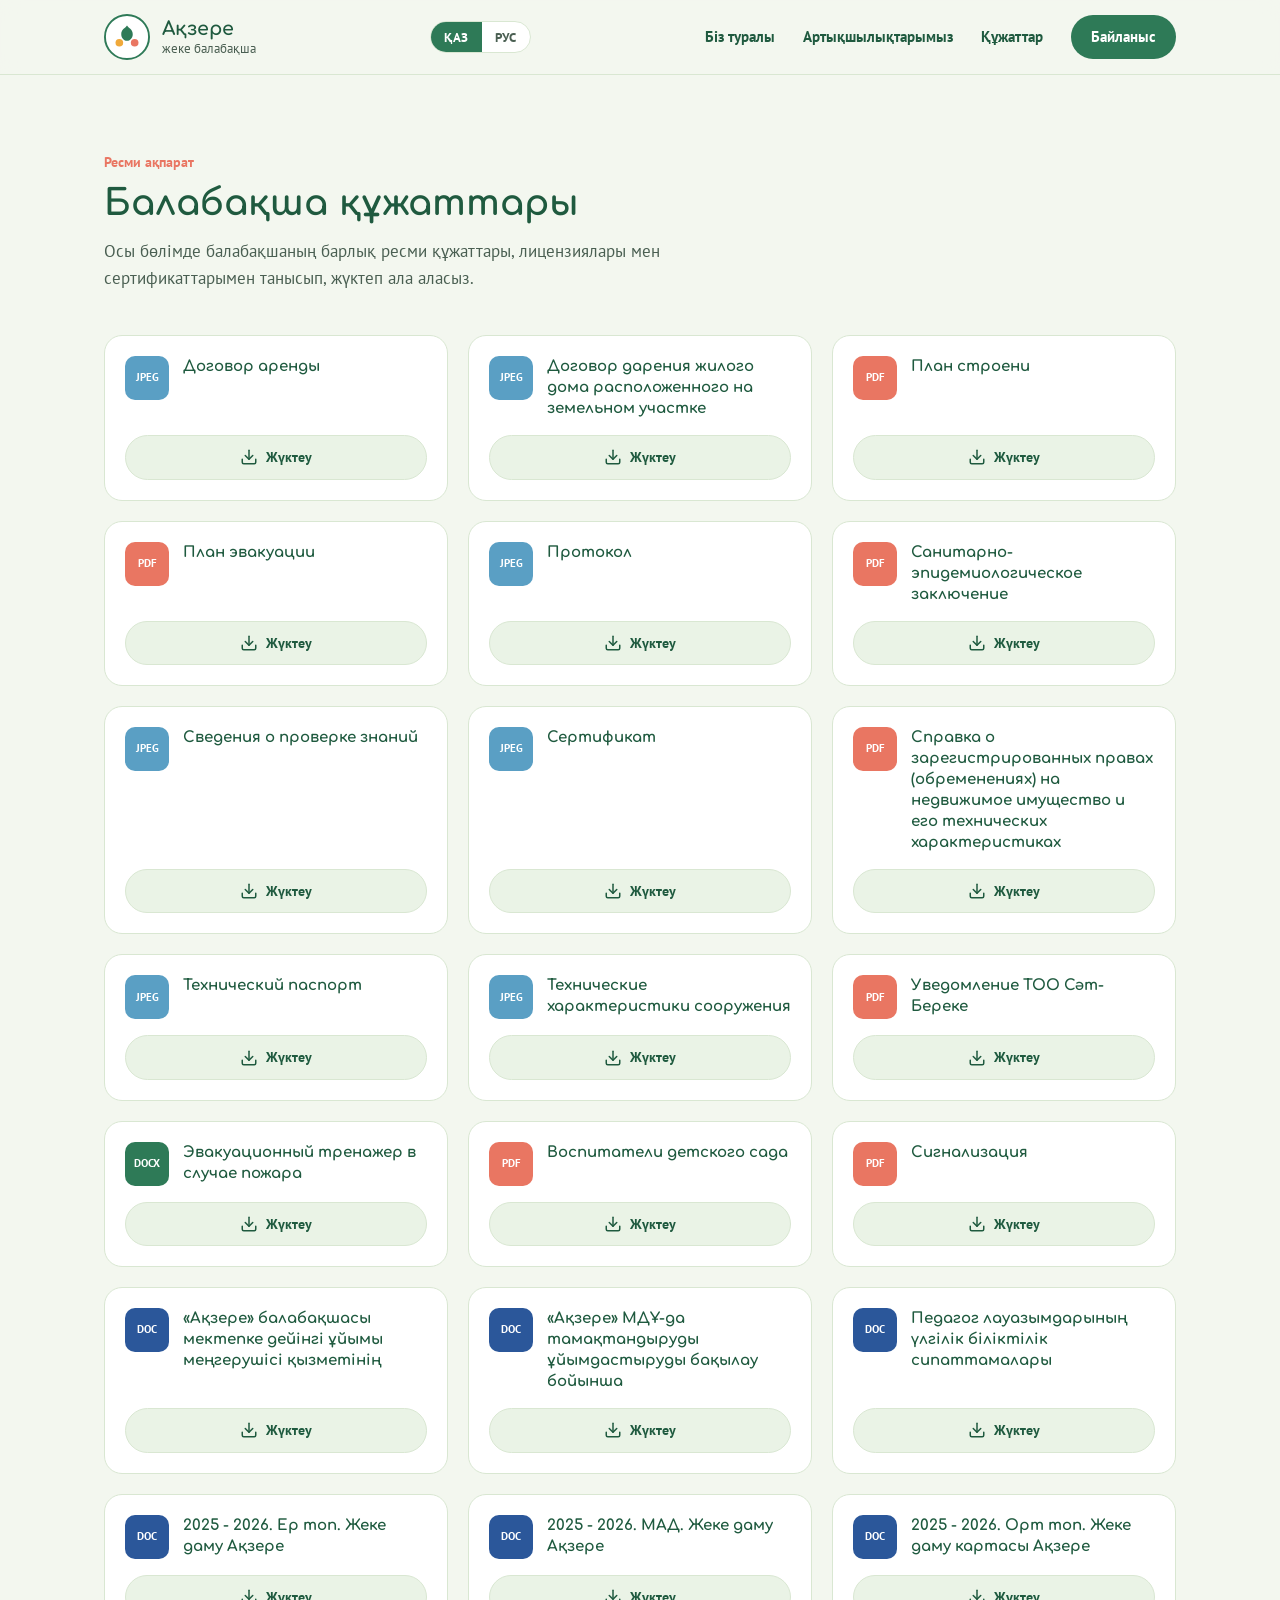
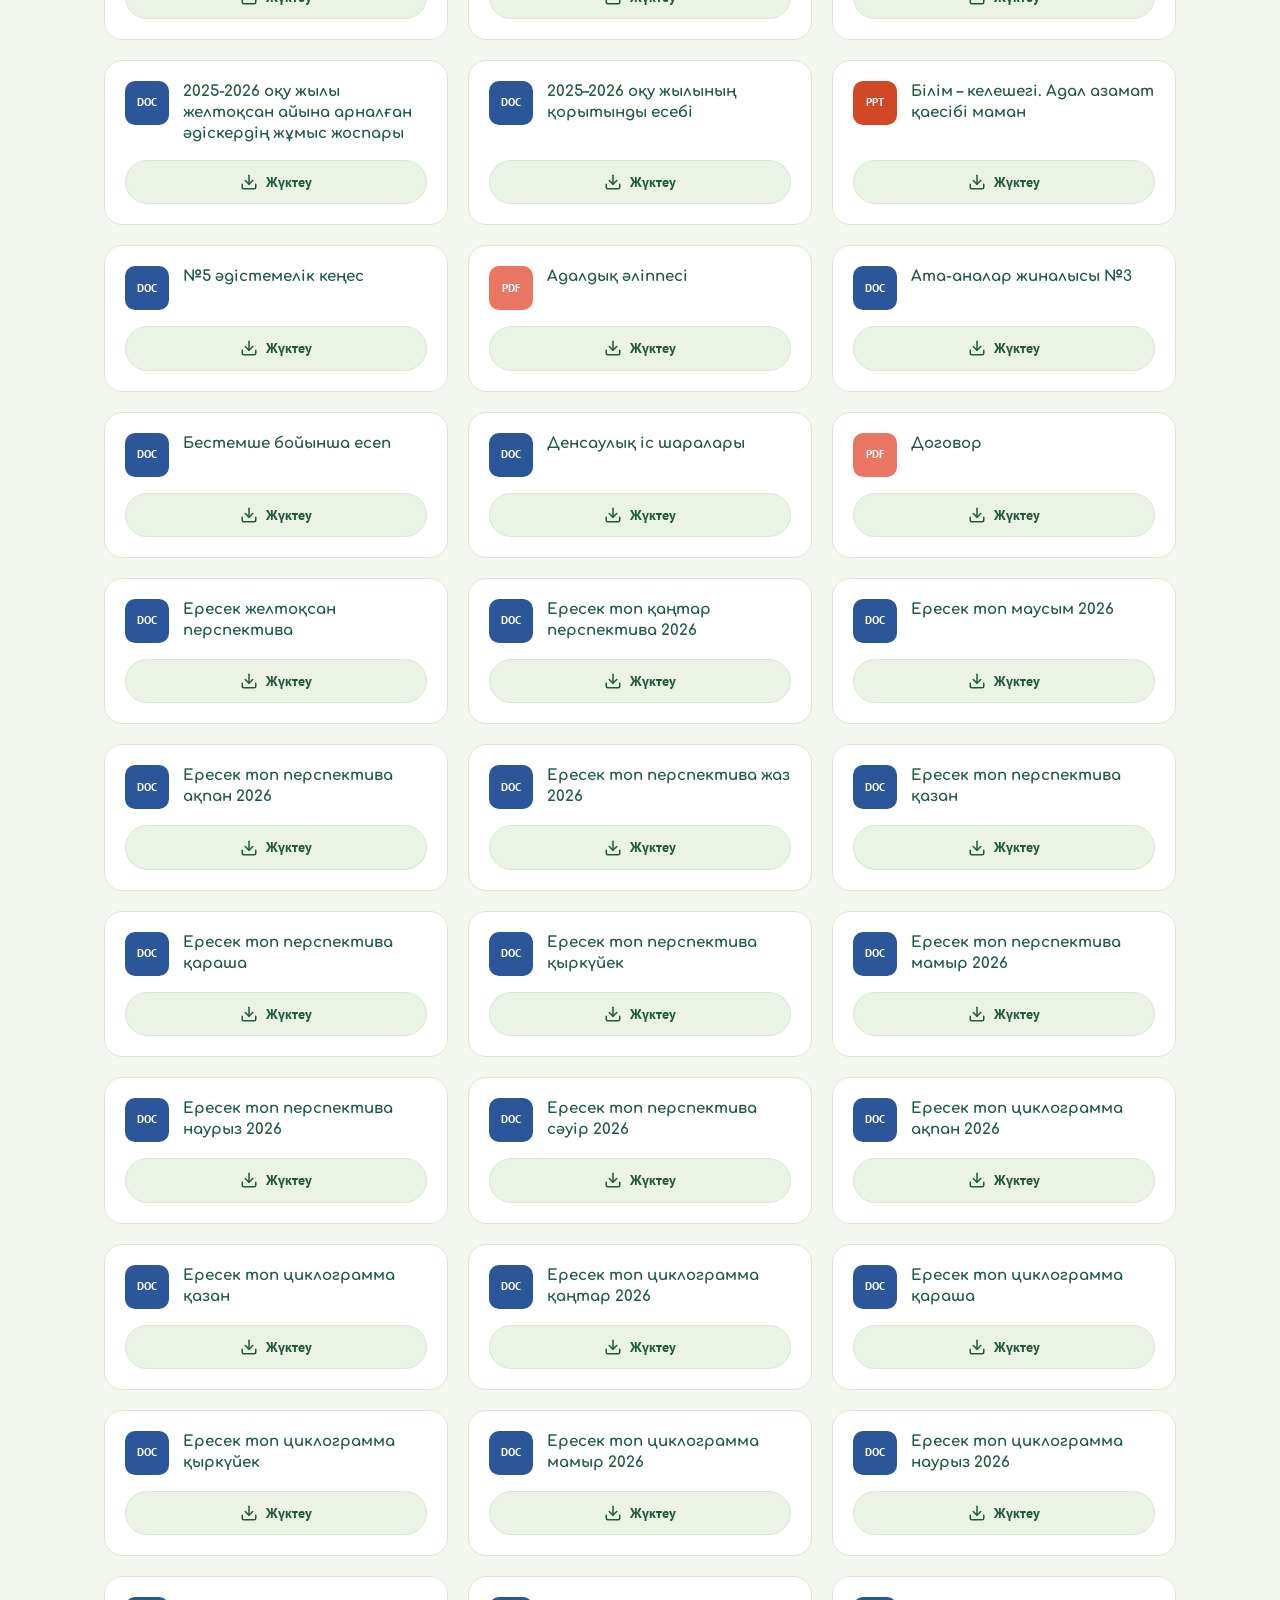
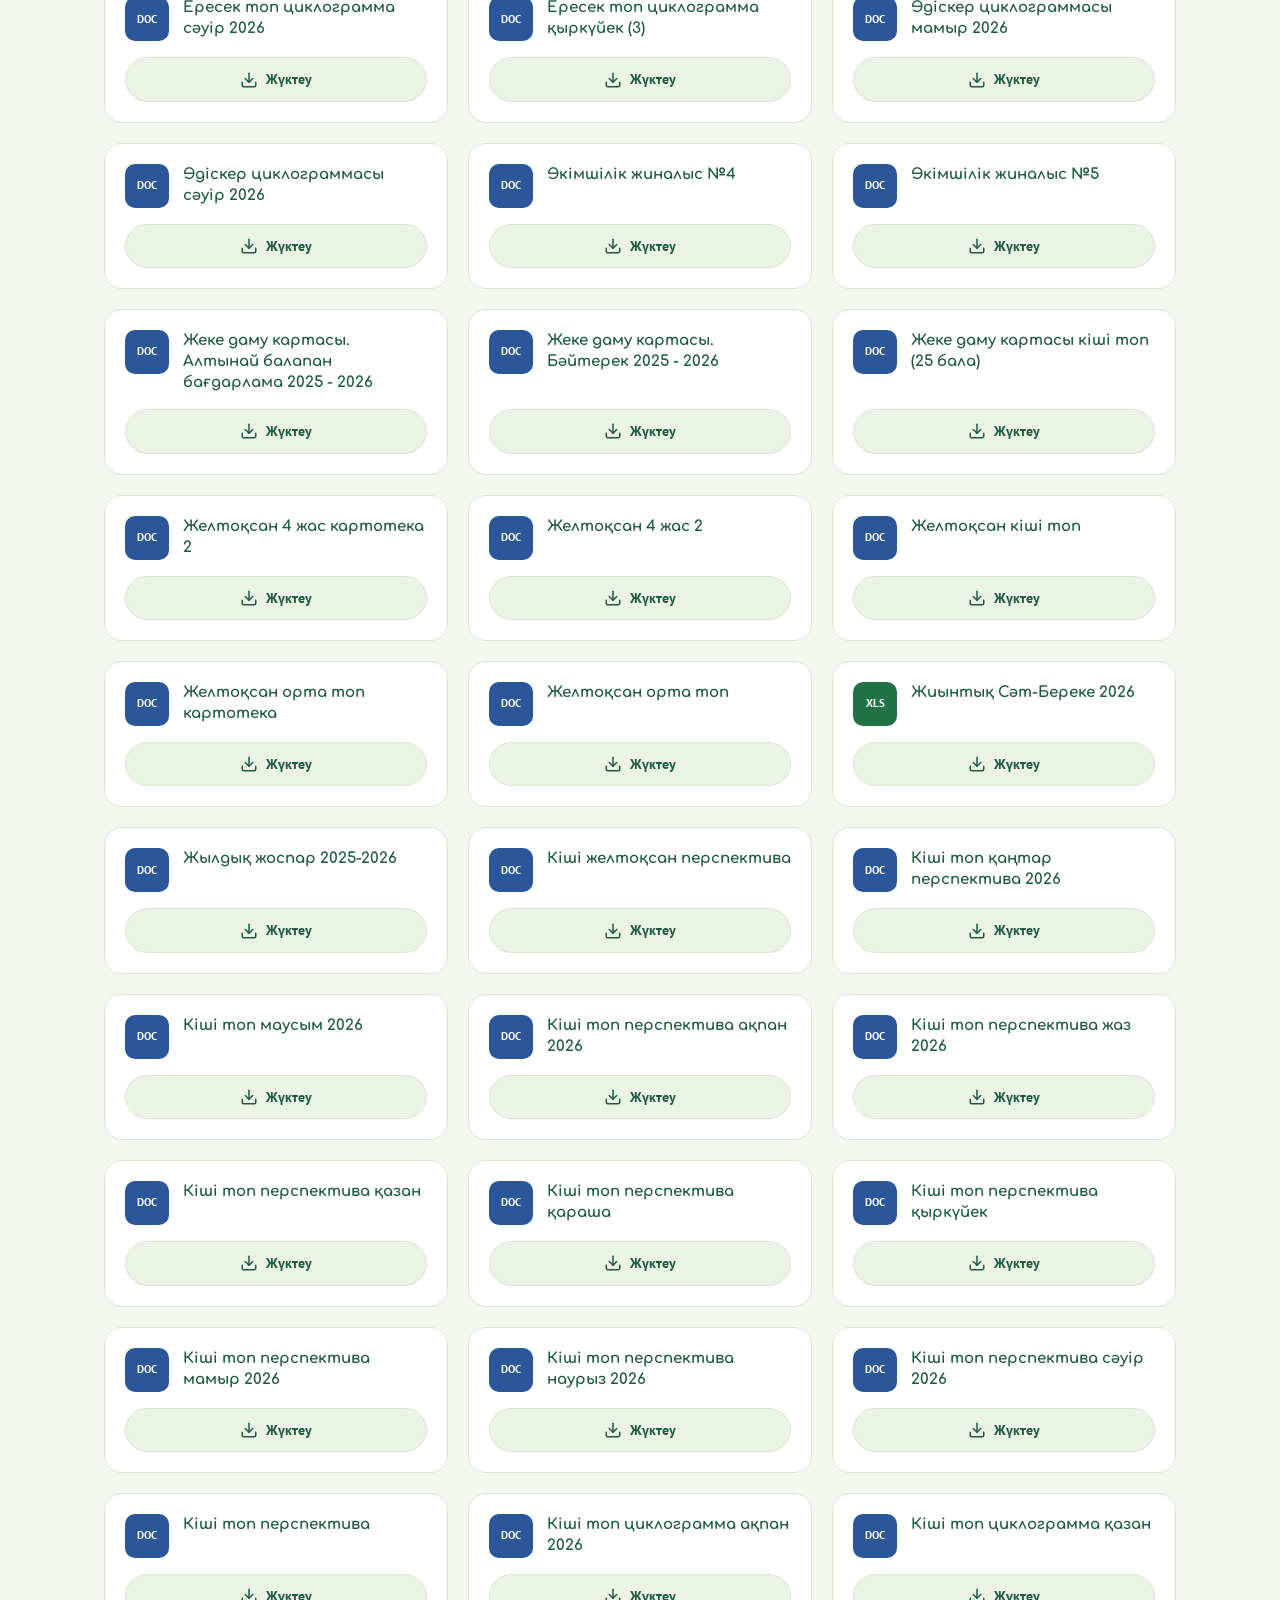
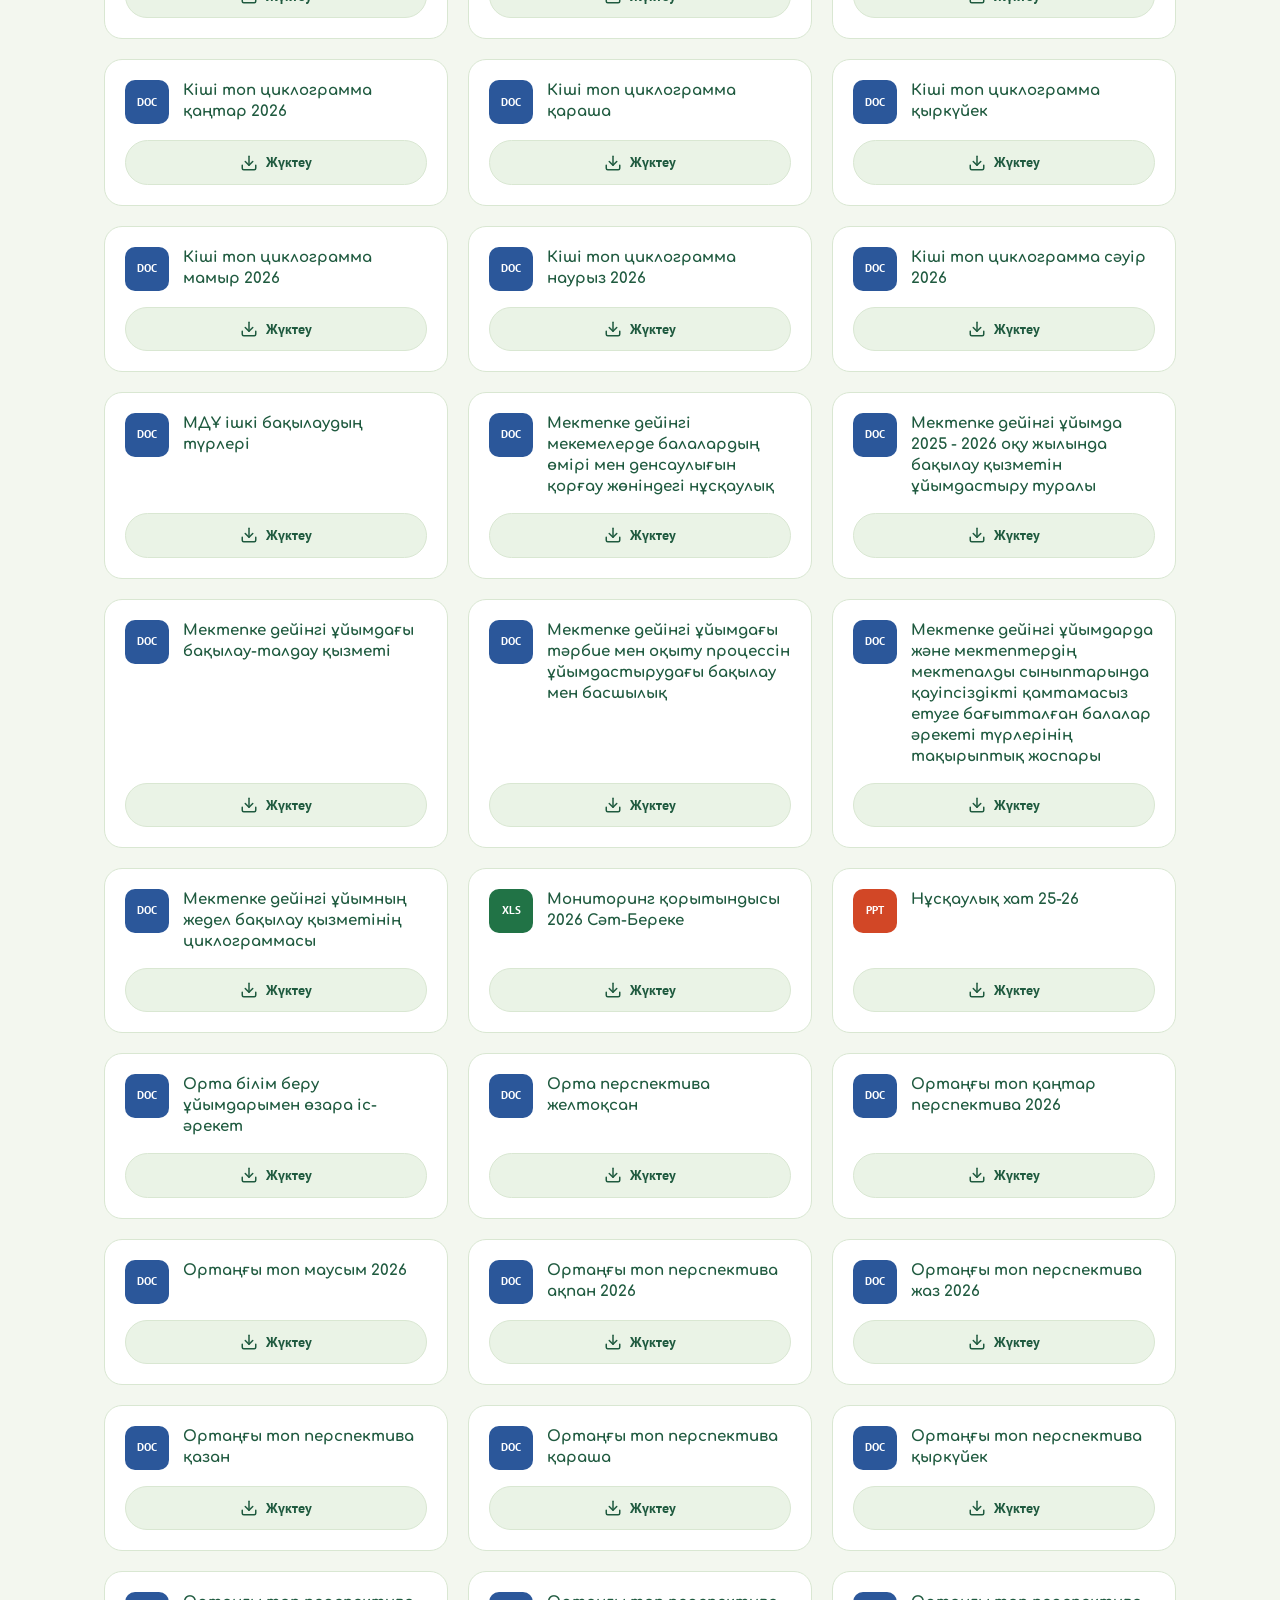
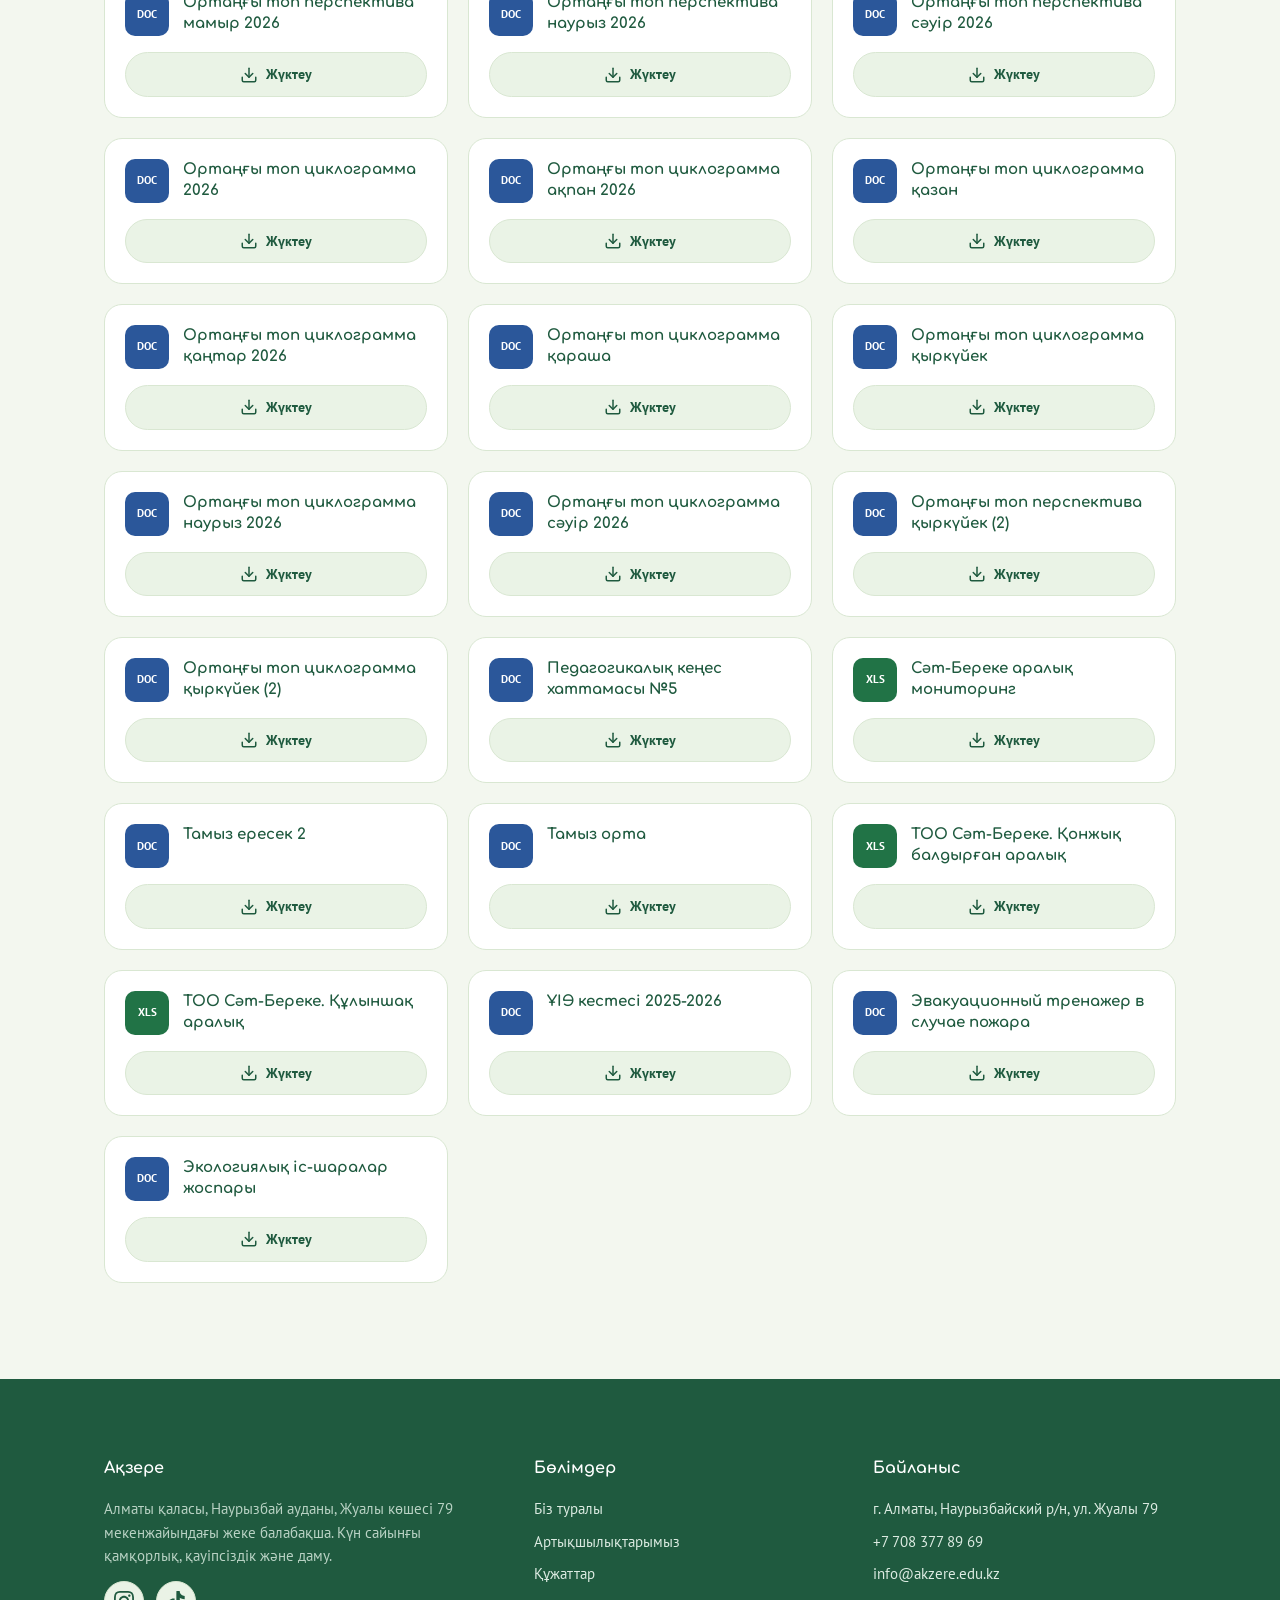
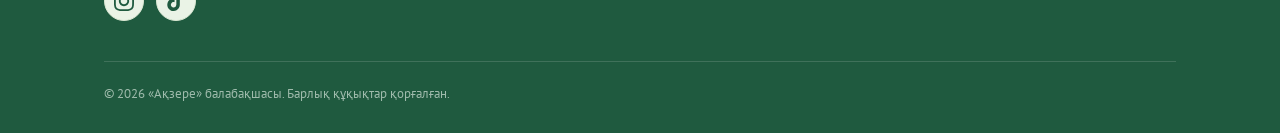
==== commit bc1f39c1: "Add files via upload" ====
--- a/documents.html
+++ b/documents.html
@@ -1,267 +1,1676 @@
-<!DOCTYPE html>
-<html lang="kk">
-<head>
-<meta charset="UTF-8">
-<meta name="viewport" content="width=device-width, initial-scale=1, viewport-fit=cover">
-<title data-i18n="docs.pageTitle">Құжаттар — «Ақзере» балабақшасы</title>
-<meta name="description" content="«Ақзере» балабақшасының ресми құжаттары">
-<link rel="preconnect" href="https://fonts.googleapis.com">
-<link rel="preconnect" href="https://fonts.gstatic.com" crossorigin>
-<link href="https://fonts.googleapis.com/css2?family=Baloo+2:wght@500;600;700;800&family=Nunito:wght@400;600;700;800&display=swap" rel="stylesheet">
-<link rel="stylesheet" href="style.css">
-</head>
-<body>
-
-<header class="site">
-  <nav class="main">
-    <a href="index.html" class="brand-row">
-      <svg class="emblem" viewBox="0 0 48 48" fill="none" xmlns="http://www.w3.org/2000/svg">
-        <circle cx="24" cy="24" r="23" fill="var(--surface)" stroke="var(--primary)" stroke-width="2"/>
-        <path d="M27 13a11 11 0 1 0 8 15.8A9 9 0 0 1 27 13Z" fill="var(--primary)"/>
-        <circle cx="16" cy="16" r="2" fill="var(--gold)"/>
-        <circle cx="34" cy="20" r="1.6" fill="var(--pink)"/>
-        <circle cx="14" cy="30" r="1.6" fill="var(--teal)"/>
-      </svg>
-      <span class="name brand">Ақзере<small data-i18n="brand.tagline">жеке балабақша</small></span>
-    </a>
-
-    <div class="nav-right">
-      <div class="lang-switch" role="group" aria-label="Тіл / Язык">
-        <button type="button" class="lang-btn" data-lang="kk">ҚАЗ</button>
-        <button type="button" class="lang-btn" data-lang="ru">РУС</button>
-      </div>
-      <button class="burger" id="burgerBtn" aria-label="Меню">
-        <span></span><span></span><span></span>
-      </button>
-    </div>
-
-    <div class="navlinks" id="navLinks">
-      <a href="index.html#about" data-i18n="nav.about">Біз туралы</a>
-      <a href="index.html#advantages" data-i18n="nav.advantages">Артықшылықтарымыз</a>
-      <a href="documents.html" class="active" data-i18n="nav.documents">Құжаттар</a>
-      <a href="index.html#contact" class="cta" data-i18n="nav.contact">Байланыс</a>
-    </div>
-  </nav>
-</header>
-
-<main>
-  <section>
-    <div class="wrap">
-      <div class="section-head">
-        <span class="tag" data-i18n="docs.tag">Ресми ақпарат</span>
-        <h2 data-i18n="docs.title">Балабақша құжаттары</h2>
-        <p data-i18n="docs.lead">Осы бөлімде балабақшаның барлық ресми құжаттарымен, лицензиялары мен сертификаттарымен танысып, жүктеп ала аласыз.</p>
-      </div>
-
-      <div class="docs-grid">
-
-        <!-- 1. Договор аренды -->
-        <div class="doc-card">
-          <div class="doc-info">
-            <div class="doc-badge badge-jpeg">JPEG</div>
-            <h3 class="doc-title" data-i18n="doc.rent">Договор аренды</h3>
-          </div>
-          <a href="documents/Договор аренды.jpeg" target="_blank" rel="noopener noreferrer" download class="doc-download">
-            <svg width="18" height="18" viewBox="0 0 24 24" fill="none" stroke="currentColor" stroke-width="2" stroke-linecap="round" stroke-linejoin="round"><path d="M21 15v4a2 2 0 0 1-2 2H5a2 2 0 0 1-2-2v-4"/><polyline points="7 10 12 15 17 10"/><line x1="12" y1="15" x2="12" y2="3"/></svg>
-            <span data-i18n="docs.downloadBtn">Жүктеу</span>
-          </a>
-        </div>
-
-        <!-- 2. Договор дарения -->
-        <div class="doc-card">
-          <div class="doc-info">
-            <div class="doc-badge badge-jpeg">JPEG</div>
-            <h3 class="doc-title" data-i18n="doc.gift">Договор дарения жилого дома расположенного на земельном участке</h3>
-          </div>
-          <a href="documents/Договор дарения жилого дома расположенного на земельном участке.jpeg" target="_blank" rel="noopener noreferrer" download class="doc-download">
-            <svg width="18" height="18" viewBox="0 0 24 24" fill="none" stroke="currentColor" stroke-width="2" stroke-linecap="round" stroke-linejoin="round"><path d="M21 15v4a2 2 0 0 1-2 2H5a2 2 0 0 1-2-2v-4"/><polyline points="7 10 12 15 17 10"/><line x1="12" y1="15" x2="12" y2="3"/></svg>
-            <span data-i18n="docs.downloadBtn">Жүктеу</span>
-          </a>
-        </div>
-
-        <!-- 3. План строени -->
-        <div class="doc-card">
-          <div class="doc-info">
-            <div class="doc-badge badge-pdf">PDF</div>
-            <h3 class="doc-title" data-i18n="doc.buildingPlan">План строени</h3>
-          </div>
-          <a href="documents/План строени.pdf" target="_blank" rel="noopener noreferrer" download class="doc-download">
-            <svg width="18" height="18" viewBox="0 0 24 24" fill="none" stroke="currentColor" stroke-width="2" stroke-linecap="round" stroke-linejoin="round"><path d="M21 15v4a2 2 0 0 1-2 2H5a2 2 0 0 1-2-2v-4"/><polyline points="7 10 12 15 17 10"/><line x1="12" y1="15" x2="12" y2="3"/></svg>
-            <span data-i18n="docs.downloadBtn">Жүктеу</span>
-          </a>
-        </div>
-
-        <!-- 4. План эвакуации -->
-        <div class="doc-card">
-          <div class="doc-info">
-            <div class="doc-badge badge-pdf">PDF</div>
-            <h3 class="doc-title" data-i18n="doc.evacPlan">План эвакуации</h3>
-          </div>
-          <a href="documents/План эвакуации.pdf" target="_blank" rel="noopener noreferrer" download class="doc-download">
-            <svg width="18" height="18" viewBox="0 0 24 24" fill="none" stroke="currentColor" stroke-width="2" stroke-linecap="round" stroke-linejoin="round"><path d="M21 15v4a2 2 0 0 1-2 2H5a2 2 0 0 1-2-2v-4"/><polyline points="7 10 12 15 17 10"/><line x1="12" y1="15" x2="12" y2="3"/></svg>
-            <span data-i18n="docs.downloadBtn">Жүктеу</span>
-          </a>
-        </div>
-
-        <!-- 5. Протокол -->
-        <div class="doc-card">
-          <div class="doc-info">
-            <div class="doc-badge badge-jpeg">JPEG</div>
-            <h3 class="doc-title" data-i18n="doc.protocol">Протокол</h3>
-          </div>
-          <a href="documents/Протокол.jpeg" target="_blank" rel="noopener noreferrer" download class="doc-download">
-            <svg width="18" height="18" viewBox="0 0 24 24" fill="none" stroke="currentColor" stroke-width="2" stroke-linecap="round" stroke-linejoin="round"><path d="M21 15v4a2 2 0 0 1-2 2H5a2 2 0 0 1-2-2v-4"/><polyline points="7 10 12 15 17 10"/><line x1="12" y1="15" x2="12" y2="3"/></svg>
-            <span data-i18n="docs.downloadBtn">Жүктеу</span>
-          </a>
-        </div>
-
-        <!-- 6. Санитарно-эпидемиологическое заключение -->
-        <div class="doc-card">
-          <div class="doc-info">
-            <div class="doc-badge badge-pdf">PDF</div>
-            <h3 class="doc-title" data-i18n="doc.sanitary">Санитарно-эпидемиологическое заключение</h3>
-          </div>
-          <a href="documents/Санитарно-эпидемиологическое заключение.pdf" target="_blank" rel="noopener noreferrer" download class="doc-download">
-            <svg width="18" height="18" viewBox="0 0 24 24" fill="none" stroke="currentColor" stroke-width="2" stroke-linecap="round" stroke-linejoin="round"><path d="M21 15v4a2 2 0 0 1-2 2H5a2 2 0 0 1-2-2v-4"/><polyline points="7 10 12 15 17 10"/><line x1="12" y1="15" x2="12" y2="3"/></svg>
-            <span data-i18n="docs.downloadBtn">Жүктеу</span>
-          </a>
-        </div>
-
-        <!-- 7. Сведения о проверке знаний -->
-        <div class="doc-card">
-          <div class="doc-info">
-            <div class="doc-badge badge-jpeg">JPEG</div>
-            <h3 class="doc-title" data-i18n="doc.knowledgeCheck">Сведения о проверке знаний</h3>
-          </div>
-          <a href="documents/Сведения о проверке зананий.jpeg" target="_blank" rel="noopener noreferrer" download class="doc-download">
-            <svg width="18" height="18" viewBox="0 0 24 24" fill="none" stroke="currentColor" stroke-width="2" stroke-linecap="round" stroke-linejoin="round"><path d="M21 15v4a2 2 0 0 1-2 2H5a2 2 0 0 1-2-2v-4"/><polyline points="7 10 12 15 17 10"/><line x1="12" y1="15" x2="12" y2="3"/></svg>
-            <span data-i18n="docs.downloadBtn">Жүктеу</span>
-          </a>
-        </div>
-
-        <!-- 8. Сертификат -->
-        <div class="doc-card">
-          <div class="doc-info">
-            <div class="doc-badge badge-jpeg">JPEG</div>
-            <h3 class="doc-title" data-i18n="doc.certificate">Сертификат</h3>
-          </div>
-          <a href="documents/Сертификат.jpeg" target="_blank" rel="noopener noreferrer" download class="doc-download">
-            <svg width="18" height="18" viewBox="0 0 24 24" fill="none" stroke="currentColor" stroke-width="2" stroke-linecap="round" stroke-linejoin="round"><path d="M21 15v4a2 2 0 0 1-2 2H5a2 2 0 0 1-2-2v-4"/><polyline points="7 10 12 15 17 10"/><line x1="12" y1="15" x2="12" y2="3"/></svg>
-            <span data-i18n="docs.downloadBtn">Жүктеу</span>
-          </a>
-        </div>
-
-        <!-- 9. Справка о зарегистрированных правах -->
-        <div class="doc-card">
-          <div class="doc-info">
-            <div class="doc-badge badge-pdf">PDF</div>
-            <h3 class="doc-title" data-i18n="doc.propertyRef">Справка о зарегистрированных правах (обременениях) на недвижимое имущество и его технических характеристиках</h3>
-          </div>
-          <a href="documents/Справка о зарегистрированных правах (обременениях) на недвижимое имущество и его технических характеристиках.pdf" target="_blank" rel="noopener noreferrer" download class="doc-download">
-            <svg width="18" height="18" viewBox="0 0 24 24" fill="none" stroke="currentColor" stroke-width="2" stroke-linecap="round" stroke-linejoin="round"><path d="M21 15v4a2 2 0 0 1-2 2H5a2 2 0 0 1-2-2v-4"/><polyline points="7 10 12 15 17 10"/><line x1="12" y1="15" x2="12" y2="3"/></svg>
-            <span data-i18n="docs.downloadBtn">Жүктеу</span>
-          </a>
-        </div>
-
-        <!-- 10. Технический паспорт -->
-        <div class="doc-card">
-          <div class="doc-info">
-            <div class="doc-badge badge-jpeg">JPEG</div>
-            <h3 class="doc-title" data-i18n="doc.techPass">Технический паспорт</h3>
-          </div>
-          <a href="documents/Технически паспорт.jpeg" target="_blank" rel="noopener noreferrer" download class="doc-download">
-            <svg width="18" height="18" viewBox="0 0 24 24" fill="none" stroke="currentColor" stroke-width="2" stroke-linecap="round" stroke-linejoin="round"><path d="M21 15v4a2 2 0 0 1-2 2H5a2 2 0 0 1-2-2v-4"/><polyline points="7 10 12 15 17 10"/><line x1="12" y1="15" x2="12" y2="3"/></svg>
-            <span data-i18n="docs.downloadBtn">Жүктеу</span>
-          </a>
-        </div>
-
-        <!-- 11. Технические характеристики сооружения -->
-        <div class="doc-card">
-          <div class="doc-info">
-            <div class="doc-badge badge-jpeg">JPEG</div>
-            <h3 class="doc-title" data-i18n="doc.techSpecs">Технические характеристики сооружения</h3>
-          </div>
-          <a href="documents/Технические характеристики сооружения.jpeg" target="_blank" rel="noopener noreferrer" download class="doc-download">
-            <svg width="18" height="18" viewBox="0 0 24 24" fill="none" stroke="currentColor" stroke-width="2" stroke-linecap="round" stroke-linejoin="round"><path d="M21 15v4a2 2 0 0 1-2 2H5a2 2 0 0 1-2-2v-4"/><polyline points="7 10 12 15 17 10"/><line x1="12" y1="15" x2="12" y2="3"/></svg>
-            <span data-i18n="docs.downloadBtn">Жүктеу</span>
-          </a>
-        </div>
-
-        <!-- 12. Уведомление ТОО Сәт-Береке -->
-        <div class="doc-card">
-          <div class="doc-info">
-            <div class="doc-badge badge-pdf">PDF</div>
-            <h3 class="doc-title" data-i18n="doc.noticeSat">Уведомление ТОО Сәт-Береке</h3>
-          </div>
-          <a href="documents/Уведомление ТОО Сәт-Береке.pdf" target="_blank" rel="noopener noreferrer" download class="doc-download">
-            <svg width="18" height="18" viewBox="0 0 24 24" fill="none" stroke="currentColor" stroke-width="2" stroke-linecap="round" stroke-linejoin="round"><path d="M21 15v4a2 2 0 0 1-2 2H5a2 2 0 0 1-2-2v-4"/><polyline points="7 10 12 15 17 10"/><line x1="12" y1="15" x2="12" y2="3"/></svg>
-            <span data-i18n="docs.downloadBtn">Жүктеу</span>
-          </a>
-        </div>
-
-        <!-- 13. Эвакуационный тренажер -->
-        <div class="doc-card">
-          <div class="doc-info">
-            <div class="doc-badge badge-docx">DOCX</div>
-            <h3 class="doc-title" data-i18n="doc.evacSimulator">Эвакуационный тренажер в случае пожара</h3>
-          </div>
-          <a href="documents/Эвакуационный тренажер в случае пожара .docx" target="_blank" rel="noopener noreferrer" download class="doc-download">
-            <svg width="18" height="18" viewBox="0 0 24 24" fill="none" stroke="currentColor" stroke-width="2" stroke-linecap="round" stroke-linejoin="round"><path d="M21 15v4a2 2 0 0 1-2 2H5a2 2 0 0 1-2-2v-4"/><polyline points="7 10 12 15 17 10"/><line x1="12" y1="15" x2="12" y2="3"/></svg>
-            <span data-i18n="docs.downloadBtn">Жүктеу</span>
-          </a>
-        </div>
-
-      </div>
-    </div>
-  </section>
-</main>
-
-<footer>
-  <div class="wrap">
-    <div class="foot-grid">
-      <div>
-        <h4>Ақзере</h4>
-        <p data-i18n="footer.about">Алматы қаласы, Наурызбай ауданы, Жуалы көшесі 79 мекенжайындағы жеке балабақша. Күн сайынғы қамқорлық, қауіпсіздік және даму.</p>
-
-        <div class="social-links">
-          <a href="https://www.instagram.com/akzere_balabaqsha" target="_blank" rel="noopener noreferrer" class="social-btn" aria-label="Instagram">
-            <svg viewBox="0 0 24 24">
-              <path d="M12 2.163c3.204 0 3.584.012 4.85.07 3.252.148 4.771 1.691 4.919 4.919.058 1.265.069 1.645.069 4.849 0 3.205-.012 3.584-.069 4.849-.149 3.225-1.664 4.771-4.919 4.919-1.266.058-1.644.07-4.85.07-3.204 0-3.584-.012-4.849-.07-3.26-.149-4.771-1.699-4.919-4.92-.058-1.265-.07-1.644-.07-4.849 0-3.204.013-3.583.07-4.849.149-3.227 1.664-4.771 4.919-4.919 1.266-.057 1.645-.069 4.849-.069zm0-2.163c-3.259 0-3.667.014-4.947.072-4.358.2-6.78 2.618-6.98 6.98-.059 1.281-.073 1.689-.073 4.948 0 3.259.014 3.668.072 4.948.2 4.358 2.618 6.78 6.98 6.98 1.281.058 1.689.072 4.948.072 3.259 0 3.668-.014 4.948-.072 4.354-.2 6.782-2.618 6.979-6.98.059-1.28.073-1.689.073-4.948 0-3.259-.014-3.667-.072-4.947-.196-4.354-2.617-6.78-6.979-6.98-1.281-.059-1.69-.073-4.949-.073zm0 5.838c-3.403 0-6.162 2.759-6.162 6.162s2.759 6.163 6.162 6.163 6.162-2.759 6.162-6.163c0-3.403-2.759-6.162-6.162-6.162zm0 10.162c-2.209 0-4-1.79-4-4 0-2.209 1.791-4 4-4s4 1.791 4 4c0 2.21-1.791 4-4 4zm6.406-11.845c-.796 0-1.441.645-1.441 1.44s.645 1.44 1.441 1.44c.795 0 1.439-.645 1.439-1.44s-.644-1.44-1.439-1.44z"/>
-            </svg>
-          </a>
-          <a href="https://www.tiktok.com/@user7842803865869" target="_blank" rel="noopener noreferrer" class="social-btn" aria-label="TikTok">
-            <svg viewBox="0 0 24 24">
-              <path d="M12.525.02c1.31-.02 2.61-.01 3.91-.02.08 1.53.63 3.09 1.75 4.17 1.12 1.11 2.7 1.62 4.24 1.79v4.03c-1.44-.05-2.89-.35-4.2-.97-.57-.26-1.1-.59-1.62-.93-.01 2.92.01 5.84-.02 8.75-.08 1.4-.54 2.79-1.35 3.94-1.31 1.92-3.58 3.17-5.91 3.21-1.43.08-2.86-.31-4.08-1.03-2.02-1.19-3.44-3.37-3.65-5.71-.02-.5-.03-1-.01-1.49.18-1.9 1.12-3.72 2.58-4.96 1.66-1.44 3.98-2.13 6.15-1.72.02 1.48-.04 2.96-.04 4.44-.99-.32-2.15-.23-3.02.37-.82.56-1.36 1.49-1.41 2.49-.1 1.39.73 2.72 2.02 3.17 1.23.45 2.68.12 3.58-.8.64-.66.97-1.57.97-2.49.02-4.14.01-8.28.01-12.42z"/>
-            </svg>
-          </a>
-        </div>
-      </div>
-
-      <div>
-        <h4 data-i18n="footer.sections">Бөлімдер</h4>
-        <ul>
-          <li><a href="index.html#about" data-i18n="nav.about">Біз туралы</a></li>
-          <li><a href="index.html#advantages" data-i18n="nav.advantages">Артықшылықтарымыз</a></li>
-          <li><a href="documents.html" data-i18n="nav.documents">Құжаттар</a></li>
-        </ul>
-      </div>
-
-      <div>
-        <h4 data-i18n="footer.contacts">Байланыс</h4>
-        <ul>
-          <li data-i18n="topbar.city">г. Алматы, Наурызбайский р/н, ул. Жуалы 79</li>
-          <li><a href="tel:+77083778969">+7 708 377 89 69</a></li>
-          <li><a href="mailto:info@akzere.edu.kz">info@akzere.edu.kz</a></li>
-        </ul>
-      </div>
-    </div>
-
-    <div class="foot-bottom">
-      <span data-i18n="footer.copy">© 2026 «Ақзере» балабақшасы. Барлық құқықтар қорғалған.</span>
-    </div>
-  </div>
-</footer>
-
-<script src="script.js"></script>
-</body>
-</html>
+<!DOCTYPE html>
+<html lang="kk">
+<head>
+<meta charset="UTF-8">
+<meta name="viewport" content="width=device-width, initial-scale=1, viewport-fit=cover">
+<title data-i18n="docs.pageTitle">Құжаттар — «Ақзере» балабақшасы</title>
+<meta name="description" content="«Ақзере» балабақшасының ресми құжаттары">
+<link rel="preconnect" href="https://fonts.googleapis.com">
+<link rel="preconnect" href="https://fonts.gstatic.com" crossorigin>
+<link href="https://fonts.googleapis.com/css2?family=Comfortaa:wght@500;700&family=PT+Sans:wght@400;700&display=swap" rel="stylesheet">
+<link rel="stylesheet" href="style.css">
+<style>
+  .docs-grid {
+    display: grid;
+    grid-template-columns: repeat(auto-fill, minmax(320px, 1fr));
+    gap: 20px;
+    margin-top: 32px;
+  }
+  .doc-card {
+    background: var(--surface);
+    border: 1px solid var(--line);
+    border-radius: var(--radius-md);
+    padding: 20px;
+    display: flex;
+    flex-direction: column;
+    justify-content: space-between;
+    gap: 16px;
+    transition: transform 0.2s ease, box-shadow 0.2s ease;
+  }
+  .doc-card:hover {
+    transform: translateY(-3px);
+    box-shadow: 0 10px 24px rgba(31, 90, 63, 0.08);
+  }
+  .doc-info {
+    display: flex;
+    align-items: flex-start;
+    gap: 14px;
+  }
+  .doc-badge {
+    width: 44px;
+    height: 44px;
+    border-radius: 10px;
+    display: flex;
+    align-items: center;
+    justify-content: center;
+    font-size: 11px;
+    font-weight: 700;
+    color: #fff;
+    flex: none;
+    text-transform: uppercase;
+  }
+  .badge-pdf { background: #E97662; }
+  .badge-jpeg { background: #5A9FC4; }
+  .badge-docx { background: #2E7A57; }
+
+  .doc-title {
+    font-size: 15px;
+    font-weight: 700;
+    color: var(--primary-dark);
+    margin: 0;
+    line-height: 1.4;
+  }
+  .doc-download {
+    display: inline-flex;
+    align-items: center;
+    justify-content: center;
+    gap: 8px;
+    width: 100%;
+    padding: 10px 16px;
+    border-radius: 999px;
+    background: var(--surface-tint);
+    color: var(--primary-dark);
+    font-size: 14px;
+    font-weight: 700;
+    border: 1px solid var(--line);
+    text-decoration: none;
+    transition: background 0.2s ease, color 0.2s ease;
+  }
+  .doc-download:hover {
+    background: var(--primary);
+    color: #fff;
+    border-color: var(--primary);
+  }
+</style>
+</head>
+<body>
+
+<header class="site">
+  <nav class="main">
+    <a href="index.html" class="brand-row">
+      <svg class="emblem" viewBox="0 0 48 48" fill="none" xmlns="http://www.w3.org/2000/svg">
+        <circle cx="24" cy="24" r="23" fill="var(--surface)" stroke="var(--primary)" stroke-width="2"/>
+        <path d="M24 12c2 3 6 4 6 9 0 4-3 7-6 7s-6-3-6-7c0-5 4-6 6-9Z" fill="var(--primary)"/>
+        <circle cx="16" cy="30" r="4" fill="var(--amber)"/>
+        <circle cx="32" cy="30" r="4" fill="var(--coral)"/>
+      </svg>
+      <span class="name brand">Ақзере<small data-i18n="brand.tagline">жеке балабақша</small></span>
+    </a>
+
+    <div class="nav-right">
+      <div class="lang-switch" role="group" aria-label="Тіл / Язык">
+        <button type="button" class="lang-btn" data-lang="kk">ҚАЗ</button>
+        <button type="button" class="lang-btn" data-lang="ru">РУС</button>
+      </div>
+      <button class="burger" id="burgerBtn" aria-label="Меню">
+        <span></span><span></span><span></span>
+      </button>
+    </div>
+
+    <div class="navlinks" id="navLinks">
+      <a href="index.html#about" data-i18n="nav.about">Біз туралы</a>
+      <a href="index.html#advantages" data-i18n="nav.advantages">Артықшылықтарымыз</a>
+      <a href="documents.html" class="active" data-i18n="nav.documents">Құжаттар</a>
+      <a href="index.html#contact" class="cta" data-i18n="nav.contact">Байланыс</a>
+    </div>
+  </nav>
+</header>
+
+<main>
+  <section>
+    <div class="wrap">
+      <div class="section-head">
+        <span class="tag" data-i18n="docs.tag">Ресми ақпарат</span>
+        <h2 data-i18n="docs.title">Балабақша құжаттары</h2>
+        <p data-i18n="docs.lead">Осы бөлімде балабақшаның барлық ресми құжаттары, лицензиялары мен сертификаттарымен танысып, жүктеп ала аласыз.</p>
+      </div>
+
+      <div class="docs-grid">
+
+        <!-- 1. Договор аренды -->
+        <div class="doc-card">
+          <div class="doc-info">
+            <div class="doc-badge badge-jpeg">JPEG</div>
+            <h3 class="doc-title" data-i18n="doc.rent">Договор аренды</h3>
+          </div>
+          <a href="documents/Договор аренды.jpeg" target="_blank" rel="noopener noreferrer" download class="doc-download">
+            <svg width="18" height="18" viewBox="0 0 24 24" fill="none" stroke="currentColor" stroke-width="2" stroke-linecap="round" stroke-linejoin="round"><path d="M21 15v4a2 2 0 0 1-2 2H5a2 2 0 0 1-2-2v-4"/><polyline points="7 10 12 15 17 10"/><line x1="12" y1="15" x2="12" y2="3"/></svg>
+            <span data-i18n="docs.downloadBtn">Жүктеу</span>
+          </a>
+        </div>
+
+        <!-- 2. Договор дарения -->
+        <div class="doc-card">
+          <div class="doc-info">
+            <div class="doc-badge badge-jpeg">JPEG</div>
+            <h3 class="doc-title" data-i18n="doc.gift">Договор дарения жилого дома расположенного на земельном участке</h3>
+          </div>
+          <a href="documents/Договор дарения жилого дома расположенного на земельном участке.jpeg" target="_blank" rel="noopener noreferrer" download class="doc-download">
+            <svg width="18" height="18" viewBox="0 0 24 24" fill="none" stroke="currentColor" stroke-width="2" stroke-linecap="round" stroke-linejoin="round"><path d="M21 15v4a2 2 0 0 1-2 2H5a2 2 0 0 1-2-2v-4"/><polyline points="7 10 12 15 17 10"/><line x1="12" y1="15" x2="12" y2="3"/></svg>
+            <span data-i18n="docs.downloadBtn">Жүктеу</span>
+          </a>
+        </div>
+
+        <!-- 3. План строени -->
+        <div class="doc-card">
+          <div class="doc-info">
+            <div class="doc-badge badge-pdf">PDF</div>
+            <h3 class="doc-title" data-i18n="doc.buildingPlan">План строени</h3>
+          </div>
+          <a href="documents/План строени.pdf" target="_blank" rel="noopener noreferrer" download class="doc-download">
+            <svg width="18" height="18" viewBox="0 0 24 24" fill="none" stroke="currentColor" stroke-width="2" stroke-linecap="round" stroke-linejoin="round"><path d="M21 15v4a2 2 0 0 1-2 2H5a2 2 0 0 1-2-2v-4"/><polyline points="7 10 12 15 17 10"/><line x1="12" y1="15" x2="12" y2="3"/></svg>
+            <span data-i18n="docs.downloadBtn">Жүктеу</span>
+          </a>
+        </div>
+
+        <!-- 4. План эвакуации -->
+        <div class="doc-card">
+          <div class="doc-info">
+            <div class="doc-badge badge-pdf">PDF</div>
+            <h3 class="doc-title" data-i18n="doc.evacPlan">План эвакуации</h3>
+          </div>
+          <a href="documents/План эвакуации.pdf" target="_blank" rel="noopener noreferrer" download class="doc-download">
+            <svg width="18" height="18" viewBox="0 0 24 24" fill="none" stroke="currentColor" stroke-width="2" stroke-linecap="round" stroke-linejoin="round"><path d="M21 15v4a2 2 0 0 1-2 2H5a2 2 0 0 1-2-2v-4"/><polyline points="7 10 12 15 17 10"/><line x1="12" y1="15" x2="12" y2="3"/></svg>
+            <span data-i18n="docs.downloadBtn">Жүктеу</span>
+          </a>
+        </div>
+
+        <!-- 5. Протокол -->
+        <div class="doc-card">
+          <div class="doc-info">
+            <div class="doc-badge badge-jpeg">JPEG</div>
+            <h3 class="doc-title" data-i18n="doc.protocol">Протокол</h3>
+          </div>
+          <a href="documents/Протокол.jpeg" target="_blank" rel="noopener noreferrer" download class="doc-download">
+            <svg width="18" height="18" viewBox="0 0 24 24" fill="none" stroke="currentColor" stroke-width="2" stroke-linecap="round" stroke-linejoin="round"><path d="M21 15v4a2 2 0 0 1-2 2H5a2 2 0 0 1-2-2v-4"/><polyline points="7 10 12 15 17 10"/><line x1="12" y1="15" x2="12" y2="3"/></svg>
+            <span data-i18n="docs.downloadBtn">Жүктеу</span>
+          </a>
+        </div>
+
+        <!-- 6. Санитарно-эпидемиологическое заключение -->
+        <div class="doc-card">
+          <div class="doc-info">
+            <div class="doc-badge badge-pdf">PDF</div>
+            <h3 class="doc-title" data-i18n="doc.sanitary">Санитарно-эпидемиологическое заключение</h3>
+          </div>
+          <a href="documents/Санитарно-эпидемиологическое заключение.pdf" target="_blank" rel="noopener noreferrer" download class="doc-download">
+            <svg width="18" height="18" viewBox="0 0 24 24" fill="none" stroke="currentColor" stroke-width="2" stroke-linecap="round" stroke-linejoin="round"><path d="M21 15v4a2 2 0 0 1-2 2H5a2 2 0 0 1-2-2v-4"/><polyline points="7 10 12 15 17 10"/><line x1="12" y1="15" x2="12" y2="3"/></svg>
+            <span data-i18n="docs.downloadBtn">Жүктеу</span>
+          </a>
+        </div>
+
+        <!-- 7. Сведения о проверке знаний -->
+        <div class="doc-card">
+          <div class="doc-info">
+            <div class="doc-badge badge-jpeg">JPEG</div>
+            <h3 class="doc-title" data-i18n="doc.knowledgeCheck">Сведения о проверке знаний</h3>
+          </div>
+          <a href="documents/Сведения о проверке зананий.jpeg" target="_blank" rel="noopener noreferrer" download class="doc-download">
+            <svg width="18" height="18" viewBox="0 0 24 24" fill="none" stroke="currentColor" stroke-width="2" stroke-linecap="round" stroke-linejoin="round"><path d="M21 15v4a2 2 0 0 1-2 2H5a2 2 0 0 1-2-2v-4"/><polyline points="7 10 12 15 17 10"/><line x1="12" y1="15" x2="12" y2="3"/></svg>
+            <span data-i18n="docs.downloadBtn">Жүктеу</span>
+          </a>
+        </div>
+
+        <!-- 8. Сертификат -->
+        <div class="doc-card">
+          <div class="doc-info">
+            <div class="doc-badge badge-jpeg">JPEG</div>
+            <h3 class="doc-title" data-i18n="doc.certificate">Сертификат</h3>
+          </div>
+          <a href="documents/Сертификат.jpeg" target="_blank" rel="noopener noreferrer" download class="doc-download">
+            <svg width="18" height="18" viewBox="0 0 24 24" fill="none" stroke="currentColor" stroke-width="2" stroke-linecap="round" stroke-linejoin="round"><path d="M21 15v4a2 2 0 0 1-2 2H5a2 2 0 0 1-2-2v-4"/><polyline points="7 10 12 15 17 10"/><line x1="12" y1="15" x2="12" y2="3"/></svg>
+            <span data-i18n="docs.downloadBtn">Жүктеу</span>
+          </a>
+        </div>
+
+        <!-- 9. Справка о зарегистрированных правах -->
+        <div class="doc-card">
+          <div class="doc-info">
+            <div class="doc-badge badge-pdf">PDF</div>
+            <h3 class="doc-title" data-i18n="doc.propertyRef">Справка о зарегистрированных правах (обременениях) на недвижимое имущество и его технических характеристиках</h3>
+          </div>
+          <a href="documents/Справка о зарегистрированных правах (обременениях) на недвижимое имущество и его технических характеристиках.pdf" target="_blank" rel="noopener noreferrer" download class="doc-download">
+            <svg width="18" height="18" viewBox="0 0 24 24" fill="none" stroke="currentColor" stroke-width="2" stroke-linecap="round" stroke-linejoin="round"><path d="M21 15v4a2 2 0 0 1-2 2H5a2 2 0 0 1-2-2v-4"/><polyline points="7 10 12 15 17 10"/><line x1="12" y1="15" x2="12" y2="3"/></svg>
+            <span data-i18n="docs.downloadBtn">Жүктеу</span>
+          </a>
+        </div>
+
+        <!-- 10. Технический паспорт -->
+        <div class="doc-card">
+          <div class="doc-info">
+            <div class="doc-badge badge-jpeg">JPEG</div>
+            <h3 class="doc-title" data-i18n="doc.techPass">Технический паспорт</h3>
+          </div>
+          <a href="documents/Технически паспорт.jpeg" target="_blank" rel="noopener noreferrer" download class="doc-download">
+            <svg width="18" height="18" viewBox="0 0 24 24" fill="none" stroke="currentColor" stroke-width="2" stroke-linecap="round" stroke-linejoin="round"><path d="M21 15v4a2 2 0 0 1-2 2H5a2 2 0 0 1-2-2v-4"/><polyline points="7 10 12 15 17 10"/><line x1="12" y1="15" x2="12" y2="3"/></svg>
+            <span data-i18n="docs.downloadBtn">Жүктеу</span>
+          </a>
+        </div>
+
+        <!-- 11. Технические характеристики сооружения -->
+        <div class="doc-card">
+          <div class="doc-info">
+            <div class="doc-badge badge-jpeg">JPEG</div>
+            <h3 class="doc-title" data-i18n="doc.techSpecs">Технические характеристики сооружения</h3>
+          </div>
+          <a href="documents/Технические характеристики сооружения.jpeg" target="_blank" rel="noopener noreferrer" download class="doc-download">
+            <svg width="18" height="18" viewBox="0 0 24 24" fill="none" stroke="currentColor" stroke-width="2" stroke-linecap="round" stroke-linejoin="round"><path d="M21 15v4a2 2 0 0 1-2 2H5a2 2 0 0 1-2-2v-4"/><polyline points="7 10 12 15 17 10"/><line x1="12" y1="15" x2="12" y2="3"/></svg>
+            <span data-i18n="docs.downloadBtn">Жүктеу</span>
+          </a>
+        </div>
+
+        <!-- 12. Уведомление ТОО Сәт-Береке -->
+        <div class="doc-card">
+          <div class="doc-info">
+            <div class="doc-badge badge-pdf">PDF</div>
+            <h3 class="doc-title" data-i18n="doc.noticeSat">Уведомление ТОО Сәт-Береке</h3>
+          </div>
+          <a href="documents/Уведомление ТОО Сәт-Береке.pdf" target="_blank" rel="noopener noreferrer" download class="doc-download">
+            <svg width="18" height="18" viewBox="0 0 24 24" fill="none" stroke="currentColor" stroke-width="2" stroke-linecap="round" stroke-linejoin="round"><path d="M21 15v4a2 2 0 0 1-2 2H5a2 2 0 0 1-2-2v-4"/><polyline points="7 10 12 15 17 10"/><line x1="12" y1="15" x2="12" y2="3"/></svg>
+            <span data-i18n="docs.downloadBtn">Жүктеу</span>
+          </a>
+        </div>
+
+        <!-- 13. Эвакуационный тренажер -->
+        <div class="doc-card">
+          <div class="doc-info">
+            <div class="doc-badge badge-docx">DOCX</div>
+            <h3 class="doc-title" data-i18n="doc.evacSimulator">Эвакуационный тренажер в случае пожара</h3>
+          </div>
+          <a href="documents/Эвакуационный тренажер в случае пожара .docx" target="_blank" rel="noopener noreferrer" download class="doc-download">
+            <svg width="18" height="18" viewBox="0 0 24 24" fill="none" stroke="currentColor" stroke-width="2" stroke-linecap="round" stroke-linejoin="round"><path d="M21 15v4a2 2 0 0 1-2 2H5a2 2 0 0 1-2-2v-4"/><polyline points="7 10 12 15 17 10"/><line x1="12" y1="15" x2="12" y2="3"/></svg>
+            <span data-i18n="docs.downloadBtn">Жүктеу</span>
+          </a>
+        </div>
+
+        <!-- 14. Воспитатели детского сада -->
+        <div class="doc-card">
+          <div class="doc-info">
+            <div class="doc-badge badge-pdf">PDF</div>
+            <h3 class="doc-title" data-i18n="doc.teachers">Воспитатели детского сада</h3>
+          </div>
+          <a href="documents/Тәрбиешілер.pdf" target="_blank" rel="noopener noreferrer" download class="doc-download">
+            <svg width="18" height="18" viewBox="0 0 24 24" fill="none" stroke="currentColor" stroke-width="2" stroke-linecap="round" stroke-linejoin="round"><path d="M21 15v4a2 2 0 0 1-2 2H5a2 2 0 0 1-2-2v-4"/><polyline points="7 10 12 15 17 10"/><line x1="12" y1="15" x2="12" y2="3"/></svg>
+            <span data-i18n="docs.downloadBtn">Жүктеу</span>
+          </a>
+        </div>
+
+        <!-- 15. Сигнализация -->
+        <div class="doc-card">
+          <div class="doc-info">
+            <div class="doc-badge badge-pdf">PDF</div>
+            <h3 class="doc-title" data-i18n="doc.alarm">Сигнализация</h3>
+          </div>
+          <a href="documents/Сигнализация.pdf" target="_blank" rel="noopener noreferrer" download class="doc-download">
+            <svg width="18" height="18" viewBox="0 0 24 24" fill="none" stroke="currentColor" stroke-width="2" stroke-linecap="round" stroke-linejoin="round"><path d="M21 15v4a2 2 0 0 1-2 2H5a2 2 0 0 1-2-2v-4"/><polyline points="7 10 12 15 17 10"/><line x1="12" y1="15" x2="12" y2="3"/></svg>
+            <span data-i18n="docs.downloadBtn">Жүктеу</span>
+          </a>
+        </div>
+
+                <!-- 19 -->
+        <div class="doc-card">
+          <div class="doc-info">
+            <div class="doc-badge badge-doc">DOC</div>
+            <h3 class="doc-title" data-i18n="doc.f01">«Ақзере» балабақшасы мектепке дейінгі ұйымы меңгерушісі қызметінің</h3>
+          </div>
+          <a href="documents/«Ақзере» балабақшасы мектепке дейінгі ұйымы меңгерушісі қызметінің.docx" target="_blank" rel="noopener noreferrer" download class="doc-download">
+            <svg width="18" height="18" viewBox="0 0 24 24" fill="none" stroke="currentColor" stroke-width="2" stroke-linecap="round" stroke-linejoin="round"><path d="M21 15v4a2 2 0 0 1-2 2H5a2 2 0 0 1-2-2v-4"/><polyline points="7 10 12 15 17 10"/><line x1="12" y1="15" x2="12" y2="3"/></svg>
+            <span data-i18n="docs.downloadBtn">Жүктеу</span>
+          </a>
+        </div>
+
+        <!-- 20 -->
+        <div class="doc-card">
+          <div class="doc-info">
+            <div class="doc-badge badge-doc">DOC</div>
+            <h3 class="doc-title" data-i18n="doc.f02">«Ақзере» МДҰ-да тамақтандыруды ұйымдастыруды бақылау бойынша</h3>
+          </div>
+          <a href="documents/«Ақзере» МДҰ-да тамақтандыруды ұйымдастыруды бақылау бойынша .docx" target="_blank" rel="noopener noreferrer" download class="doc-download">
+            <svg width="18" height="18" viewBox="0 0 24 24" fill="none" stroke="currentColor" stroke-width="2" stroke-linecap="round" stroke-linejoin="round"><path d="M21 15v4a2 2 0 0 1-2 2H5a2 2 0 0 1-2-2v-4"/><polyline points="7 10 12 15 17 10"/><line x1="12" y1="15" x2="12" y2="3"/></svg>
+            <span data-i18n="docs.downloadBtn">Жүктеу</span>
+          </a>
+        </div>
+
+        <!-- 21 -->
+        <div class="doc-card">
+          <div class="doc-info">
+            <div class="doc-badge badge-doc">DOC</div>
+            <h3 class="doc-title" data-i18n="doc.f03">Педагог лауазымдарының үлгілік біліктілік сипаттамалары</h3>
+          </div>
+          <a href="documents/17_Педагог_лауазымдарының_үлгілік_біліктілік_сипаттамалары.docx" target="_blank" rel="noopener noreferrer" download class="doc-download">
+            <svg width="18" height="18" viewBox="0 0 24 24" fill="none" stroke="currentColor" stroke-width="2" stroke-linecap="round" stroke-linejoin="round"><path d="M21 15v4a2 2 0 0 1-2 2H5a2 2 0 0 1-2-2v-4"/><polyline points="7 10 12 15 17 10"/><line x1="12" y1="15" x2="12" y2="3"/></svg>
+            <span data-i18n="docs.downloadBtn">Жүктеу</span>
+          </a>
+        </div>
+
+        <!-- 22 -->
+        <div class="doc-card">
+          <div class="doc-info">
+            <div class="doc-badge badge-doc">DOC</div>
+            <h3 class="doc-title" data-i18n="doc.f04">2025 - 2026. Ер топ. Жеке даму Ақзере</h3>
+          </div>
+          <a href="documents/2025 - 2026. Ер топ. Жеке даму Ақзере.docx" target="_blank" rel="noopener noreferrer" download class="doc-download">
+            <svg width="18" height="18" viewBox="0 0 24 24" fill="none" stroke="currentColor" stroke-width="2" stroke-linecap="round" stroke-linejoin="round"><path d="M21 15v4a2 2 0 0 1-2 2H5a2 2 0 0 1-2-2v-4"/><polyline points="7 10 12 15 17 10"/><line x1="12" y1="15" x2="12" y2="3"/></svg>
+            <span data-i18n="docs.downloadBtn">Жүктеу</span>
+          </a>
+        </div>
+
+        <!-- 23 -->
+        <div class="doc-card">
+          <div class="doc-info">
+            <div class="doc-badge badge-doc">DOC</div>
+            <h3 class="doc-title" data-i18n="doc.f05">2025 - 2026. МАД. Жеке даму Ақзере</h3>
+          </div>
+          <a href="documents/2025 - 2026. МАД. Жеке даму Ақзере.docx" target="_blank" rel="noopener noreferrer" download class="doc-download">
+            <svg width="18" height="18" viewBox="0 0 24 24" fill="none" stroke="currentColor" stroke-width="2" stroke-linecap="round" stroke-linejoin="round"><path d="M21 15v4a2 2 0 0 1-2 2H5a2 2 0 0 1-2-2v-4"/><polyline points="7 10 12 15 17 10"/><line x1="12" y1="15" x2="12" y2="3"/></svg>
+            <span data-i18n="docs.downloadBtn">Жүктеу</span>
+          </a>
+        </div>
+
+        <!-- 24 -->
+        <div class="doc-card">
+          <div class="doc-info">
+            <div class="doc-badge badge-doc">DOC</div>
+            <h3 class="doc-title" data-i18n="doc.f06">2025 - 2026. Орт топ. Жеке даму картасы Ақзере</h3>
+          </div>
+          <a href="documents/2025 - 2026. Орт топ. Жеке даму картасы Ақзере.doc" target="_blank" rel="noopener noreferrer" download class="doc-download">
+            <svg width="18" height="18" viewBox="0 0 24 24" fill="none" stroke="currentColor" stroke-width="2" stroke-linecap="round" stroke-linejoin="round"><path d="M21 15v4a2 2 0 0 1-2 2H5a2 2 0 0 1-2-2v-4"/><polyline points="7 10 12 15 17 10"/><line x1="12" y1="15" x2="12" y2="3"/></svg>
+            <span data-i18n="docs.downloadBtn">Жүктеу</span>
+          </a>
+        </div>
+
+        <!-- 25 -->
+        <div class="doc-card">
+          <div class="doc-info">
+            <div class="doc-badge badge-doc">DOC</div>
+            <h3 class="doc-title" data-i18n="doc.f07">2025-2026 оқу жылы желтоқсан айына арналған әдіскердің жұмыс жоспары</h3>
+          </div>
+          <a href="documents/2025-2026 оқу жылы желтоқсан айына арналған әдіскердің жұмыс жоспары .doc" target="_blank" rel="noopener noreferrer" download class="doc-download">
+            <svg width="18" height="18" viewBox="0 0 24 24" fill="none" stroke="currentColor" stroke-width="2" stroke-linecap="round" stroke-linejoin="round"><path d="M21 15v4a2 2 0 0 1-2 2H5a2 2 0 0 1-2-2v-4"/><polyline points="7 10 12 15 17 10"/><line x1="12" y1="15" x2="12" y2="3"/></svg>
+            <span data-i18n="docs.downloadBtn">Жүктеу</span>
+          </a>
+        </div>
+
+        <!-- 26 -->
+        <div class="doc-card">
+          <div class="doc-info">
+            <div class="doc-badge badge-doc">DOC</div>
+            <h3 class="doc-title" data-i18n="doc.f08">2025–2026 оқу жылының қорытынды есебі</h3>
+          </div>
+          <a href="documents/2025–2026_оқу_жылының_қорытынды_есебі.docx" target="_blank" rel="noopener noreferrer" download class="doc-download">
+            <svg width="18" height="18" viewBox="0 0 24 24" fill="none" stroke="currentColor" stroke-width="2" stroke-linecap="round" stroke-linejoin="round"><path d="M21 15v4a2 2 0 0 1-2 2H5a2 2 0 0 1-2-2v-4"/><polyline points="7 10 12 15 17 10"/><line x1="12" y1="15" x2="12" y2="3"/></svg>
+            <span data-i18n="docs.downloadBtn">Жүктеу</span>
+          </a>
+        </div>
+
+        <!-- 27 -->
+        <div class="doc-card">
+          <div class="doc-info">
+            <div class="doc-badge badge-ppt">PPT</div>
+            <h3 class="doc-title" data-i18n="doc.f09">Білім – келешегі. Адал азамат қаесібі маман</h3>
+          </div>
+          <a href="documents/BILIM-KELESHEGI-ADAL-AZAMAT-KAESIBI-MAMAN.pptx" target="_blank" rel="noopener noreferrer" download class="doc-download">
+            <svg width="18" height="18" viewBox="0 0 24 24" fill="none" stroke="currentColor" stroke-width="2" stroke-linecap="round" stroke-linejoin="round"><path d="M21 15v4a2 2 0 0 1-2 2H5a2 2 0 0 1-2-2v-4"/><polyline points="7 10 12 15 17 10"/><line x1="12" y1="15" x2="12" y2="3"/></svg>
+            <span data-i18n="docs.downloadBtn">Жүктеу</span>
+          </a>
+        </div>
+
+        <!-- 28 -->
+        <div class="doc-card">
+          <div class="doc-info">
+            <div class="doc-badge badge-doc">DOC</div>
+            <h3 class="doc-title" data-i18n="doc.f10">№5 әдістемелік кеңес</h3>
+          </div>
+          <a href="documents/№5 әдістемелік кеңес.docx" target="_blank" rel="noopener noreferrer" download class="doc-download">
+            <svg width="18" height="18" viewBox="0 0 24 24" fill="none" stroke="currentColor" stroke-width="2" stroke-linecap="round" stroke-linejoin="round"><path d="M21 15v4a2 2 0 0 1-2 2H5a2 2 0 0 1-2-2v-4"/><polyline points="7 10 12 15 17 10"/><line x1="12" y1="15" x2="12" y2="3"/></svg>
+            <span data-i18n="docs.downloadBtn">Жүктеу</span>
+          </a>
+        </div>
+
+        <!-- 29 -->
+        <div class="doc-card">
+          <div class="doc-info">
+            <div class="doc-badge badge-pdf">PDF</div>
+            <h3 class="doc-title" data-i18n="doc.f11">Адалдық әліппесі</h3>
+          </div>
+          <a href="documents/Адалдық әліппесі.pdf" target="_blank" rel="noopener noreferrer" download class="doc-download">
+            <svg width="18" height="18" viewBox="0 0 24 24" fill="none" stroke="currentColor" stroke-width="2" stroke-linecap="round" stroke-linejoin="round"><path d="M21 15v4a2 2 0 0 1-2 2H5a2 2 0 0 1-2-2v-4"/><polyline points="7 10 12 15 17 10"/><line x1="12" y1="15" x2="12" y2="3"/></svg>
+            <span data-i18n="docs.downloadBtn">Жүктеу</span>
+          </a>
+        </div>
+
+        <!-- 30 -->
+        <div class="doc-card">
+          <div class="doc-info">
+            <div class="doc-badge badge-doc">DOC</div>
+            <h3 class="doc-title" data-i18n="doc.f12">Ата-аналар жиналысы №3</h3>
+          </div>
+          <a href="documents/Ата-аналар жиналысы №3.docx" target="_blank" rel="noopener noreferrer" download class="doc-download">
+            <svg width="18" height="18" viewBox="0 0 24 24" fill="none" stroke="currentColor" stroke-width="2" stroke-linecap="round" stroke-linejoin="round"><path d="M21 15v4a2 2 0 0 1-2 2H5a2 2 0 0 1-2-2v-4"/><polyline points="7 10 12 15 17 10"/><line x1="12" y1="15" x2="12" y2="3"/></svg>
+            <span data-i18n="docs.downloadBtn">Жүктеу</span>
+          </a>
+        </div>
+
+        <!-- 31 -->
+        <div class="doc-card">
+          <div class="doc-info">
+            <div class="doc-badge badge-doc">DOC</div>
+            <h3 class="doc-title" data-i18n="doc.f13">Бестемше бойынша есеп</h3>
+          </div>
+          <a href="documents/Бестемше бойынша есеп.docx" target="_blank" rel="noopener noreferrer" download class="doc-download">
+            <svg width="18" height="18" viewBox="0 0 24 24" fill="none" stroke="currentColor" stroke-width="2" stroke-linecap="round" stroke-linejoin="round"><path d="M21 15v4a2 2 0 0 1-2 2H5a2 2 0 0 1-2-2v-4"/><polyline points="7 10 12 15 17 10"/><line x1="12" y1="15" x2="12" y2="3"/></svg>
+            <span data-i18n="docs.downloadBtn">Жүктеу</span>
+          </a>
+        </div>
+
+        <!-- 32 -->
+        <div class="doc-card">
+          <div class="doc-info">
+            <div class="doc-badge badge-doc">DOC</div>
+            <h3 class="doc-title" data-i18n="doc.f14">Денсаулық іс шаралары</h3>
+          </div>
+          <a href="documents/денсаулық іс шаралары.docx" target="_blank" rel="noopener noreferrer" download class="doc-download">
+            <svg width="18" height="18" viewBox="0 0 24 24" fill="none" stroke="currentColor" stroke-width="2" stroke-linecap="round" stroke-linejoin="round"><path d="M21 15v4a2 2 0 0 1-2 2H5a2 2 0 0 1-2-2v-4"/><polyline points="7 10 12 15 17 10"/><line x1="12" y1="15" x2="12" y2="3"/></svg>
+            <span data-i18n="docs.downloadBtn">Жүктеу</span>
+          </a>
+        </div>
+
+        <!-- 33 -->
+        <div class="doc-card">
+          <div class="doc-info">
+            <div class="doc-badge badge-pdf">PDF</div>
+            <h3 class="doc-title" data-i18n="doc.f15">Договор</h3>
+          </div>
+          <a href="documents/Договор м.pdf" target="_blank" rel="noopener noreferrer" download class="doc-download">
+            <svg width="18" height="18" viewBox="0 0 24 24" fill="none" stroke="currentColor" stroke-width="2" stroke-linecap="round" stroke-linejoin="round"><path d="M21 15v4a2 2 0 0 1-2 2H5a2 2 0 0 1-2-2v-4"/><polyline points="7 10 12 15 17 10"/><line x1="12" y1="15" x2="12" y2="3"/></svg>
+            <span data-i18n="docs.downloadBtn">Жүктеу</span>
+          </a>
+        </div>
+
+        <!-- 34 -->
+        <div class="doc-card">
+          <div class="doc-info">
+            <div class="doc-badge badge-doc">DOC</div>
+            <h3 class="doc-title" data-i18n="doc.f16">Ересек желтоқсан перспектива</h3>
+          </div>
+          <a href="documents/ересек желтоқсан перспектива.docx" target="_blank" rel="noopener noreferrer" download class="doc-download">
+            <svg width="18" height="18" viewBox="0 0 24 24" fill="none" stroke="currentColor" stroke-width="2" stroke-linecap="round" stroke-linejoin="round"><path d="M21 15v4a2 2 0 0 1-2 2H5a2 2 0 0 1-2-2v-4"/><polyline points="7 10 12 15 17 10"/><line x1="12" y1="15" x2="12" y2="3"/></svg>
+            <span data-i18n="docs.downloadBtn">Жүктеу</span>
+          </a>
+        </div>
+
+        <!-- 35 -->
+        <div class="doc-card">
+          <div class="doc-info">
+            <div class="doc-badge badge-doc">DOC</div>
+            <h3 class="doc-title" data-i18n="doc.f17">Ересек топ қаңтар перспектива 2026</h3>
+          </div>
+          <a href="documents/ересек топ қаңтар перспектива 2026.docx" target="_blank" rel="noopener noreferrer" download class="doc-download">
+            <svg width="18" height="18" viewBox="0 0 24 24" fill="none" stroke="currentColor" stroke-width="2" stroke-linecap="round" stroke-linejoin="round"><path d="M21 15v4a2 2 0 0 1-2 2H5a2 2 0 0 1-2-2v-4"/><polyline points="7 10 12 15 17 10"/><line x1="12" y1="15" x2="12" y2="3"/></svg>
+            <span data-i18n="docs.downloadBtn">Жүктеу</span>
+          </a>
+        </div>
+
+        <!-- 36 -->
+        <div class="doc-card">
+          <div class="doc-info">
+            <div class="doc-badge badge-doc">DOC</div>
+            <h3 class="doc-title" data-i18n="doc.f18">Ересек топ маусым 2026</h3>
+          </div>
+          <a href="documents/ересек топ маусым 2026.docx" target="_blank" rel="noopener noreferrer" download class="doc-download">
+            <svg width="18" height="18" viewBox="0 0 24 24" fill="none" stroke="currentColor" stroke-width="2" stroke-linecap="round" stroke-linejoin="round"><path d="M21 15v4a2 2 0 0 1-2 2H5a2 2 0 0 1-2-2v-4"/><polyline points="7 10 12 15 17 10"/><line x1="12" y1="15" x2="12" y2="3"/></svg>
+            <span data-i18n="docs.downloadBtn">Жүктеу</span>
+          </a>
+        </div>
+
+        <!-- 37 -->
+        <div class="doc-card">
+          <div class="doc-info">
+            <div class="doc-badge badge-doc">DOC</div>
+            <h3 class="doc-title" data-i18n="doc.f19">Ересек топ перспектива ақпан 2026</h3>
+          </div>
+          <a href="documents/ересек топ перспектива ақпан 2026.docx" target="_blank" rel="noopener noreferrer" download class="doc-download">
+            <svg width="18" height="18" viewBox="0 0 24 24" fill="none" stroke="currentColor" stroke-width="2" stroke-linecap="round" stroke-linejoin="round"><path d="M21 15v4a2 2 0 0 1-2 2H5a2 2 0 0 1-2-2v-4"/><polyline points="7 10 12 15 17 10"/><line x1="12" y1="15" x2="12" y2="3"/></svg>
+            <span data-i18n="docs.downloadBtn">Жүктеу</span>
+          </a>
+        </div>
+
+        <!-- 38 -->
+        <div class="doc-card">
+          <div class="doc-info">
+            <div class="doc-badge badge-doc">DOC</div>
+            <h3 class="doc-title" data-i18n="doc.f20">Ересек топ перспектива жаз 2026</h3>
+          </div>
+          <a href="documents/ересек топ перспектива жаз 2026.docx" target="_blank" rel="noopener noreferrer" download class="doc-download">
+            <svg width="18" height="18" viewBox="0 0 24 24" fill="none" stroke="currentColor" stroke-width="2" stroke-linecap="round" stroke-linejoin="round"><path d="M21 15v4a2 2 0 0 1-2 2H5a2 2 0 0 1-2-2v-4"/><polyline points="7 10 12 15 17 10"/><line x1="12" y1="15" x2="12" y2="3"/></svg>
+            <span data-i18n="docs.downloadBtn">Жүктеу</span>
+          </a>
+        </div>
+
+        <!-- 39 -->
+        <div class="doc-card">
+          <div class="doc-info">
+            <div class="doc-badge badge-doc">DOC</div>
+            <h3 class="doc-title" data-i18n="doc.f21">Ересек топ перспектива қазан</h3>
+          </div>
+          <a href="documents/ересек топ перспектива қазан.docx" target="_blank" rel="noopener noreferrer" download class="doc-download">
+            <svg width="18" height="18" viewBox="0 0 24 24" fill="none" stroke="currentColor" stroke-width="2" stroke-linecap="round" stroke-linejoin="round"><path d="M21 15v4a2 2 0 0 1-2 2H5a2 2 0 0 1-2-2v-4"/><polyline points="7 10 12 15 17 10"/><line x1="12" y1="15" x2="12" y2="3"/></svg>
+            <span data-i18n="docs.downloadBtn">Жүктеу</span>
+          </a>
+        </div>
+
+        <!-- 40 -->
+        <div class="doc-card">
+          <div class="doc-info">
+            <div class="doc-badge badge-doc">DOC</div>
+            <h3 class="doc-title" data-i18n="doc.f22">Ересек топ перспектива қараша</h3>
+          </div>
+          <a href="documents/ересек топ перспектива қараша.docx" target="_blank" rel="noopener noreferrer" download class="doc-download">
+            <svg width="18" height="18" viewBox="0 0 24 24" fill="none" stroke="currentColor" stroke-width="2" stroke-linecap="round" stroke-linejoin="round"><path d="M21 15v4a2 2 0 0 1-2 2H5a2 2 0 0 1-2-2v-4"/><polyline points="7 10 12 15 17 10"/><line x1="12" y1="15" x2="12" y2="3"/></svg>
+            <span data-i18n="docs.downloadBtn">Жүктеу</span>
+          </a>
+        </div>
+
+        <!-- 41 -->
+        <div class="doc-card">
+          <div class="doc-info">
+            <div class="doc-badge badge-doc">DOC</div>
+            <h3 class="doc-title" data-i18n="doc.f23">Ересек топ перспектива қыркүйек</h3>
+          </div>
+          <a href="documents/ересек топ перспектива қыркүйек.docx" target="_blank" rel="noopener noreferrer" download class="doc-download">
+            <svg width="18" height="18" viewBox="0 0 24 24" fill="none" stroke="currentColor" stroke-width="2" stroke-linecap="round" stroke-linejoin="round"><path d="M21 15v4a2 2 0 0 1-2 2H5a2 2 0 0 1-2-2v-4"/><polyline points="7 10 12 15 17 10"/><line x1="12" y1="15" x2="12" y2="3"/></svg>
+            <span data-i18n="docs.downloadBtn">Жүктеу</span>
+          </a>
+        </div>
+
+        <!-- 42 -->
+        <div class="doc-card">
+          <div class="doc-info">
+            <div class="doc-badge badge-doc">DOC</div>
+            <h3 class="doc-title" data-i18n="doc.f24">Ересек топ перспектива мамыр 2026</h3>
+          </div>
+          <a href="documents/Ересек топ перспектива мамыр 2026.docx" target="_blank" rel="noopener noreferrer" download class="doc-download">
+            <svg width="18" height="18" viewBox="0 0 24 24" fill="none" stroke="currentColor" stroke-width="2" stroke-linecap="round" stroke-linejoin="round"><path d="M21 15v4a2 2 0 0 1-2 2H5a2 2 0 0 1-2-2v-4"/><polyline points="7 10 12 15 17 10"/><line x1="12" y1="15" x2="12" y2="3"/></svg>
+            <span data-i18n="docs.downloadBtn">Жүктеу</span>
+          </a>
+        </div>
+
+        <!-- 43 -->
+        <div class="doc-card">
+          <div class="doc-info">
+            <div class="doc-badge badge-doc">DOC</div>
+            <h3 class="doc-title" data-i18n="doc.f25">Ересек топ перспектива наурыз 2026</h3>
+          </div>
+          <a href="documents/Ересек топ перспектива наурыз 2026.docx" target="_blank" rel="noopener noreferrer" download class="doc-download">
+            <svg width="18" height="18" viewBox="0 0 24 24" fill="none" stroke="currentColor" stroke-width="2" stroke-linecap="round" stroke-linejoin="round"><path d="M21 15v4a2 2 0 0 1-2 2H5a2 2 0 0 1-2-2v-4"/><polyline points="7 10 12 15 17 10"/><line x1="12" y1="15" x2="12" y2="3"/></svg>
+            <span data-i18n="docs.downloadBtn">Жүктеу</span>
+          </a>
+        </div>
+
+        <!-- 44 -->
+        <div class="doc-card">
+          <div class="doc-info">
+            <div class="doc-badge badge-doc">DOC</div>
+            <h3 class="doc-title" data-i18n="doc.f26">Ересек топ перспектива сәуір 2026</h3>
+          </div>
+          <a href="documents/Ересек топ перспектива сәуір 2026.docx" target="_blank" rel="noopener noreferrer" download class="doc-download">
+            <svg width="18" height="18" viewBox="0 0 24 24" fill="none" stroke="currentColor" stroke-width="2" stroke-linecap="round" stroke-linejoin="round"><path d="M21 15v4a2 2 0 0 1-2 2H5a2 2 0 0 1-2-2v-4"/><polyline points="7 10 12 15 17 10"/><line x1="12" y1="15" x2="12" y2="3"/></svg>
+            <span data-i18n="docs.downloadBtn">Жүктеу</span>
+          </a>
+        </div>
+
+        <!-- 45 -->
+        <div class="doc-card">
+          <div class="doc-info">
+            <div class="doc-badge badge-doc">DOC</div>
+            <h3 class="doc-title" data-i18n="doc.f27">Ересек топ циклограмма ақпан 2026</h3>
+          </div>
+          <a href="documents/ересек топ циклограмма ақпан 2026.docx" target="_blank" rel="noopener noreferrer" download class="doc-download">
+            <svg width="18" height="18" viewBox="0 0 24 24" fill="none" stroke="currentColor" stroke-width="2" stroke-linecap="round" stroke-linejoin="round"><path d="M21 15v4a2 2 0 0 1-2 2H5a2 2 0 0 1-2-2v-4"/><polyline points="7 10 12 15 17 10"/><line x1="12" y1="15" x2="12" y2="3"/></svg>
+            <span data-i18n="docs.downloadBtn">Жүктеу</span>
+          </a>
+        </div>
+
+        <!-- 46 -->
+        <div class="doc-card">
+          <div class="doc-info">
+            <div class="doc-badge badge-doc">DOC</div>
+            <h3 class="doc-title" data-i18n="doc.f28">Ересек топ циклограмма қазан</h3>
+          </div>
+          <a href="documents/ересек топ циклограмма қазан.docx" target="_blank" rel="noopener noreferrer" download class="doc-download">
+            <svg width="18" height="18" viewBox="0 0 24 24" fill="none" stroke="currentColor" stroke-width="2" stroke-linecap="round" stroke-linejoin="round"><path d="M21 15v4a2 2 0 0 1-2 2H5a2 2 0 0 1-2-2v-4"/><polyline points="7 10 12 15 17 10"/><line x1="12" y1="15" x2="12" y2="3"/></svg>
+            <span data-i18n="docs.downloadBtn">Жүктеу</span>
+          </a>
+        </div>
+
+        <!-- 47 -->
+        <div class="doc-card">
+          <div class="doc-info">
+            <div class="doc-badge badge-doc">DOC</div>
+            <h3 class="doc-title" data-i18n="doc.f29">Ересек топ циклограмма қаңтар 2026</h3>
+          </div>
+          <a href="documents/ересек топ циклограмма қаңтар 2026.docx" target="_blank" rel="noopener noreferrer" download class="doc-download">
+            <svg width="18" height="18" viewBox="0 0 24 24" fill="none" stroke="currentColor" stroke-width="2" stroke-linecap="round" stroke-linejoin="round"><path d="M21 15v4a2 2 0 0 1-2 2H5a2 2 0 0 1-2-2v-4"/><polyline points="7 10 12 15 17 10"/><line x1="12" y1="15" x2="12" y2="3"/></svg>
+            <span data-i18n="docs.downloadBtn">Жүктеу</span>
+          </a>
+        </div>
+
+        <!-- 48 -->
+        <div class="doc-card">
+          <div class="doc-info">
+            <div class="doc-badge badge-doc">DOC</div>
+            <h3 class="doc-title" data-i18n="doc.f30">Ересек топ циклограмма қараша</h3>
+          </div>
+          <a href="documents/ересек топ циклограмма қараша.docx" target="_blank" rel="noopener noreferrer" download class="doc-download">
+            <svg width="18" height="18" viewBox="0 0 24 24" fill="none" stroke="currentColor" stroke-width="2" stroke-linecap="round" stroke-linejoin="round"><path d="M21 15v4a2 2 0 0 1-2 2H5a2 2 0 0 1-2-2v-4"/><polyline points="7 10 12 15 17 10"/><line x1="12" y1="15" x2="12" y2="3"/></svg>
+            <span data-i18n="docs.downloadBtn">Жүктеу</span>
+          </a>
+        </div>
+
+        <!-- 49 -->
+        <div class="doc-card">
+          <div class="doc-info">
+            <div class="doc-badge badge-doc">DOC</div>
+            <h3 class="doc-title" data-i18n="doc.f31">Ересек топ циклограмма қыркүйек</h3>
+          </div>
+          <a href="documents/ересек топ циклограмма қыркүйек.docx" target="_blank" rel="noopener noreferrer" download class="doc-download">
+            <svg width="18" height="18" viewBox="0 0 24 24" fill="none" stroke="currentColor" stroke-width="2" stroke-linecap="round" stroke-linejoin="round"><path d="M21 15v4a2 2 0 0 1-2 2H5a2 2 0 0 1-2-2v-4"/><polyline points="7 10 12 15 17 10"/><line x1="12" y1="15" x2="12" y2="3"/></svg>
+            <span data-i18n="docs.downloadBtn">Жүктеу</span>
+          </a>
+        </div>
+
+        <!-- 50 -->
+        <div class="doc-card">
+          <div class="doc-info">
+            <div class="doc-badge badge-doc">DOC</div>
+            <h3 class="doc-title" data-i18n="doc.f32">Ересек топ циклограмма мамыр 2026</h3>
+          </div>
+          <a href="documents/ересек топ циклограмма мамыр 2026.docx" target="_blank" rel="noopener noreferrer" download class="doc-download">
+            <svg width="18" height="18" viewBox="0 0 24 24" fill="none" stroke="currentColor" stroke-width="2" stroke-linecap="round" stroke-linejoin="round"><path d="M21 15v4a2 2 0 0 1-2 2H5a2 2 0 0 1-2-2v-4"/><polyline points="7 10 12 15 17 10"/><line x1="12" y1="15" x2="12" y2="3"/></svg>
+            <span data-i18n="docs.downloadBtn">Жүктеу</span>
+          </a>
+        </div>
+
+        <!-- 51 -->
+        <div class="doc-card">
+          <div class="doc-info">
+            <div class="doc-badge badge-doc">DOC</div>
+            <h3 class="doc-title" data-i18n="doc.f33">Ересек топ циклограмма наурыз 2026</h3>
+          </div>
+          <a href="documents/ересек топ циклограмма наурыз 2026.docx" target="_blank" rel="noopener noreferrer" download class="doc-download">
+            <svg width="18" height="18" viewBox="0 0 24 24" fill="none" stroke="currentColor" stroke-width="2" stroke-linecap="round" stroke-linejoin="round"><path d="M21 15v4a2 2 0 0 1-2 2H5a2 2 0 0 1-2-2v-4"/><polyline points="7 10 12 15 17 10"/><line x1="12" y1="15" x2="12" y2="3"/></svg>
+            <span data-i18n="docs.downloadBtn">Жүктеу</span>
+          </a>
+        </div>
+
+        <!-- 52 -->
+        <div class="doc-card">
+          <div class="doc-info">
+            <div class="doc-badge badge-doc">DOC</div>
+            <h3 class="doc-title" data-i18n="doc.f34">Ересек топ циклограмма сәуір 2026</h3>
+          </div>
+          <a href="documents/Ересек топ циклограмма сәуір 2026.docx" target="_blank" rel="noopener noreferrer" download class="doc-download">
+            <svg width="18" height="18" viewBox="0 0 24 24" fill="none" stroke="currentColor" stroke-width="2" stroke-linecap="round" stroke-linejoin="round"><path d="M21 15v4a2 2 0 0 1-2 2H5a2 2 0 0 1-2-2v-4"/><polyline points="7 10 12 15 17 10"/><line x1="12" y1="15" x2="12" y2="3"/></svg>
+            <span data-i18n="docs.downloadBtn">Жүктеу</span>
+          </a>
+        </div>
+
+        <!-- 53 -->
+        <div class="doc-card">
+          <div class="doc-info">
+            <div class="doc-badge badge-doc">DOC</div>
+            <h3 class="doc-title" data-i18n="doc.f35">Ересек топ циклограмма қыркүйек (3)</h3>
+          </div>
+          <a href="documents/ересек_топ_циклограмма_қыркүйек_3.docx" target="_blank" rel="noopener noreferrer" download class="doc-download">
+            <svg width="18" height="18" viewBox="0 0 24 24" fill="none" stroke="currentColor" stroke-width="2" stroke-linecap="round" stroke-linejoin="round"><path d="M21 15v4a2 2 0 0 1-2 2H5a2 2 0 0 1-2-2v-4"/><polyline points="7 10 12 15 17 10"/><line x1="12" y1="15" x2="12" y2="3"/></svg>
+            <span data-i18n="docs.downloadBtn">Жүктеу</span>
+          </a>
+        </div>
+
+        <!-- 54 -->
+        <div class="doc-card">
+          <div class="doc-info">
+            <div class="doc-badge badge-doc">DOC</div>
+            <h3 class="doc-title" data-i18n="doc.f36">Әдіскер циклограммасы мамыр 2026</h3>
+          </div>
+          <a href="documents/әдіскер циклограммасы мамыр 2026.docx" target="_blank" rel="noopener noreferrer" download class="doc-download">
+            <svg width="18" height="18" viewBox="0 0 24 24" fill="none" stroke="currentColor" stroke-width="2" stroke-linecap="round" stroke-linejoin="round"><path d="M21 15v4a2 2 0 0 1-2 2H5a2 2 0 0 1-2-2v-4"/><polyline points="7 10 12 15 17 10"/><line x1="12" y1="15" x2="12" y2="3"/></svg>
+            <span data-i18n="docs.downloadBtn">Жүктеу</span>
+          </a>
+        </div>
+
+        <!-- 55 -->
+        <div class="doc-card">
+          <div class="doc-info">
+            <div class="doc-badge badge-doc">DOC</div>
+            <h3 class="doc-title" data-i18n="doc.f37">Әдіскер циклограммасы сәуір 2026</h3>
+          </div>
+          <a href="documents/әдіскер циклограммасы сәуір 2026.doc" target="_blank" rel="noopener noreferrer" download class="doc-download">
+            <svg width="18" height="18" viewBox="0 0 24 24" fill="none" stroke="currentColor" stroke-width="2" stroke-linecap="round" stroke-linejoin="round"><path d="M21 15v4a2 2 0 0 1-2 2H5a2 2 0 0 1-2-2v-4"/><polyline points="7 10 12 15 17 10"/><line x1="12" y1="15" x2="12" y2="3"/></svg>
+            <span data-i18n="docs.downloadBtn">Жүктеу</span>
+          </a>
+        </div>
+
+        <!-- 56 -->
+        <div class="doc-card">
+          <div class="doc-info">
+            <div class="doc-badge badge-doc">DOC</div>
+            <h3 class="doc-title" data-i18n="doc.f38">Әкімшілік жиналыс №4</h3>
+          </div>
+          <a href="documents/Әкімшілік жиналыс №4.docx" target="_blank" rel="noopener noreferrer" download class="doc-download">
+            <svg width="18" height="18" viewBox="0 0 24 24" fill="none" stroke="currentColor" stroke-width="2" stroke-linecap="round" stroke-linejoin="round"><path d="M21 15v4a2 2 0 0 1-2 2H5a2 2 0 0 1-2-2v-4"/><polyline points="7 10 12 15 17 10"/><line x1="12" y1="15" x2="12" y2="3"/></svg>
+            <span data-i18n="docs.downloadBtn">Жүктеу</span>
+          </a>
+        </div>
+
+        <!-- 57 -->
+        <div class="doc-card">
+          <div class="doc-info">
+            <div class="doc-badge badge-doc">DOC</div>
+            <h3 class="doc-title" data-i18n="doc.f39">Әкімшілік жиналыс №5</h3>
+          </div>
+          <a href="documents/Әкімшілік жиналыс №5.docx" target="_blank" rel="noopener noreferrer" download class="doc-download">
+            <svg width="18" height="18" viewBox="0 0 24 24" fill="none" stroke="currentColor" stroke-width="2" stroke-linecap="round" stroke-linejoin="round"><path d="M21 15v4a2 2 0 0 1-2 2H5a2 2 0 0 1-2-2v-4"/><polyline points="7 10 12 15 17 10"/><line x1="12" y1="15" x2="12" y2="3"/></svg>
+            <span data-i18n="docs.downloadBtn">Жүктеу</span>
+          </a>
+        </div>
+
+        <!-- 58 -->
+        <div class="doc-card">
+          <div class="doc-info">
+            <div class="doc-badge badge-doc">DOC</div>
+            <h3 class="doc-title" data-i18n="doc.f40">Жеке даму картасы. Алтынай балапан бағдарлама 2025 - 2026</h3>
+          </div>
+          <a href="documents/жеке даму карта толық нұсқа Алтынай балапан бағдарлама 2025 - 2026.docx" target="_blank" rel="noopener noreferrer" download class="doc-download">
+            <svg width="18" height="18" viewBox="0 0 24 24" fill="none" stroke="currentColor" stroke-width="2" stroke-linecap="round" stroke-linejoin="round"><path d="M21 15v4a2 2 0 0 1-2 2H5a2 2 0 0 1-2-2v-4"/><polyline points="7 10 12 15 17 10"/><line x1="12" y1="15" x2="12" y2="3"/></svg>
+            <span data-i18n="docs.downloadBtn">Жүктеу</span>
+          </a>
+        </div>
+
+        <!-- 59 -->
+        <div class="doc-card">
+          <div class="doc-info">
+            <div class="doc-badge badge-doc">DOC</div>
+            <h3 class="doc-title" data-i18n="doc.f41">Жеке даму картасы. Бәйтерек 2025 - 2026</h3>
+          </div>
+          <a href="documents/жеке даму карта толық нұсқа Бәйтерек 2025 - 2026.docx" target="_blank" rel="noopener noreferrer" download class="doc-download">
+            <svg width="18" height="18" viewBox="0 0 24 24" fill="none" stroke="currentColor" stroke-width="2" stroke-linecap="round" stroke-linejoin="round"><path d="M21 15v4a2 2 0 0 1-2 2H5a2 2 0 0 1-2-2v-4"/><polyline points="7 10 12 15 17 10"/><line x1="12" y1="15" x2="12" y2="3"/></svg>
+            <span data-i18n="docs.downloadBtn">Жүктеу</span>
+          </a>
+        </div>
+
+        <!-- 60 -->
+        <div class="doc-card">
+          <div class="doc-info">
+            <div class="doc-badge badge-doc">DOC</div>
+            <h3 class="doc-title" data-i18n="doc.f42">Жеке даму картасы кіші топ (25 бала)</h3>
+          </div>
+          <a href="documents/Жеке_даму_картасы_кіші_топ_25_бала_.docx" target="_blank" rel="noopener noreferrer" download class="doc-download">
+            <svg width="18" height="18" viewBox="0 0 24 24" fill="none" stroke="currentColor" stroke-width="2" stroke-linecap="round" stroke-linejoin="round"><path d="M21 15v4a2 2 0 0 1-2 2H5a2 2 0 0 1-2-2v-4"/><polyline points="7 10 12 15 17 10"/><line x1="12" y1="15" x2="12" y2="3"/></svg>
+            <span data-i18n="docs.downloadBtn">Жүктеу</span>
+          </a>
+        </div>
+
+        <!-- 61 -->
+        <div class="doc-card">
+          <div class="doc-info">
+            <div class="doc-badge badge-doc">DOC</div>
+            <h3 class="doc-title" data-i18n="doc.f43">Желтоқсан 4 жас картотека 2</h3>
+          </div>
+          <a href="documents/желтоқсан 4 жас картотека 2.docx" target="_blank" rel="noopener noreferrer" download class="doc-download">
+            <svg width="18" height="18" viewBox="0 0 24 24" fill="none" stroke="currentColor" stroke-width="2" stroke-linecap="round" stroke-linejoin="round"><path d="M21 15v4a2 2 0 0 1-2 2H5a2 2 0 0 1-2-2v-4"/><polyline points="7 10 12 15 17 10"/><line x1="12" y1="15" x2="12" y2="3"/></svg>
+            <span data-i18n="docs.downloadBtn">Жүктеу</span>
+          </a>
+        </div>
+
+        <!-- 62 -->
+        <div class="doc-card">
+          <div class="doc-info">
+            <div class="doc-badge badge-doc">DOC</div>
+            <h3 class="doc-title" data-i18n="doc.f44">Желтоқсан 4 жас 2</h3>
+          </div>
+          <a href="documents/желтоқсан 4 жас 2.docx" target="_blank" rel="noopener noreferrer" download class="doc-download">
+            <svg width="18" height="18" viewBox="0 0 24 24" fill="none" stroke="currentColor" stroke-width="2" stroke-linecap="round" stroke-linejoin="round"><path d="M21 15v4a2 2 0 0 1-2 2H5a2 2 0 0 1-2-2v-4"/><polyline points="7 10 12 15 17 10"/><line x1="12" y1="15" x2="12" y2="3"/></svg>
+            <span data-i18n="docs.downloadBtn">Жүктеу</span>
+          </a>
+        </div>
+
+        <!-- 63 -->
+        <div class="doc-card">
+          <div class="doc-info">
+            <div class="doc-badge badge-doc">DOC</div>
+            <h3 class="doc-title" data-i18n="doc.f45">Желтоқсан кіші топ</h3>
+          </div>
+          <a href="documents/желтоқсан кіші топ.docx" target="_blank" rel="noopener noreferrer" download class="doc-download">
+            <svg width="18" height="18" viewBox="0 0 24 24" fill="none" stroke="currentColor" stroke-width="2" stroke-linecap="round" stroke-linejoin="round"><path d="M21 15v4a2 2 0 0 1-2 2H5a2 2 0 0 1-2-2v-4"/><polyline points="7 10 12 15 17 10"/><line x1="12" y1="15" x2="12" y2="3"/></svg>
+            <span data-i18n="docs.downloadBtn">Жүктеу</span>
+          </a>
+        </div>
+
+        <!-- 64 -->
+        <div class="doc-card">
+          <div class="doc-info">
+            <div class="doc-badge badge-doc">DOC</div>
+            <h3 class="doc-title" data-i18n="doc.f46">Желтоқсан орта топ картотека</h3>
+          </div>
+          <a href="documents/Желтоқсан орта топ картотека .docx" target="_blank" rel="noopener noreferrer" download class="doc-download">
+            <svg width="18" height="18" viewBox="0 0 24 24" fill="none" stroke="currentColor" stroke-width="2" stroke-linecap="round" stroke-linejoin="round"><path d="M21 15v4a2 2 0 0 1-2 2H5a2 2 0 0 1-2-2v-4"/><polyline points="7 10 12 15 17 10"/><line x1="12" y1="15" x2="12" y2="3"/></svg>
+            <span data-i18n="docs.downloadBtn">Жүктеу</span>
+          </a>
+        </div>
+
+        <!-- 65 -->
+        <div class="doc-card">
+          <div class="doc-info">
+            <div class="doc-badge badge-doc">DOC</div>
+            <h3 class="doc-title" data-i18n="doc.f47">Желтоқсан орта топ</h3>
+          </div>
+          <a href="documents/ЖЕЛТОҚСАН ОРТА ТОП.docx" target="_blank" rel="noopener noreferrer" download class="doc-download">
+            <svg width="18" height="18" viewBox="0 0 24 24" fill="none" stroke="currentColor" stroke-width="2" stroke-linecap="round" stroke-linejoin="round"><path d="M21 15v4a2 2 0 0 1-2 2H5a2 2 0 0 1-2-2v-4"/><polyline points="7 10 12 15 17 10"/><line x1="12" y1="15" x2="12" y2="3"/></svg>
+            <span data-i18n="docs.downloadBtn">Жүктеу</span>
+          </a>
+        </div>
+
+        <!-- 66 -->
+        <div class="doc-card">
+          <div class="doc-info">
+            <div class="doc-badge badge-xls">XLS</div>
+            <h3 class="doc-title" data-i18n="doc.f48">Жиынтық Сәт-Береке 2026</h3>
+          </div>
+          <a href="documents/ЖИЫНТЫҚ СӘТ-БЕРЕКЕ 2026.xlsx" target="_blank" rel="noopener noreferrer" download class="doc-download">
+            <svg width="18" height="18" viewBox="0 0 24 24" fill="none" stroke="currentColor" stroke-width="2" stroke-linecap="round" stroke-linejoin="round"><path d="M21 15v4a2 2 0 0 1-2 2H5a2 2 0 0 1-2-2v-4"/><polyline points="7 10 12 15 17 10"/><line x1="12" y1="15" x2="12" y2="3"/></svg>
+            <span data-i18n="docs.downloadBtn">Жүктеу</span>
+          </a>
+        </div>
+
+        <!-- 67 -->
+        <div class="doc-card">
+          <div class="doc-info">
+            <div class="doc-badge badge-doc">DOC</div>
+            <h3 class="doc-title" data-i18n="doc.f49">Жылдық жоспар 2025-2026</h3>
+          </div>
+          <a href="documents/ЖЫЛДЫҚ ЖОСПАР 2025-2026.docx" target="_blank" rel="noopener noreferrer" download class="doc-download">
+            <svg width="18" height="18" viewBox="0 0 24 24" fill="none" stroke="currentColor" stroke-width="2" stroke-linecap="round" stroke-linejoin="round"><path d="M21 15v4a2 2 0 0 1-2 2H5a2 2 0 0 1-2-2v-4"/><polyline points="7 10 12 15 17 10"/><line x1="12" y1="15" x2="12" y2="3"/></svg>
+            <span data-i18n="docs.downloadBtn">Жүктеу</span>
+          </a>
+        </div>
+
+        <!-- 68 -->
+        <div class="doc-card">
+          <div class="doc-info">
+            <div class="doc-badge badge-doc">DOC</div>
+            <h3 class="doc-title" data-i18n="doc.f50">Кіші желтоқсан перспектива</h3>
+          </div>
+          <a href="documents/кіші желтоқсан перспектива.docx" target="_blank" rel="noopener noreferrer" download class="doc-download">
+            <svg width="18" height="18" viewBox="0 0 24 24" fill="none" stroke="currentColor" stroke-width="2" stroke-linecap="round" stroke-linejoin="round"><path d="M21 15v4a2 2 0 0 1-2 2H5a2 2 0 0 1-2-2v-4"/><polyline points="7 10 12 15 17 10"/><line x1="12" y1="15" x2="12" y2="3"/></svg>
+            <span data-i18n="docs.downloadBtn">Жүктеу</span>
+          </a>
+        </div>
+
+        <!-- 69 -->
+        <div class="doc-card">
+          <div class="doc-info">
+            <div class="doc-badge badge-doc">DOC</div>
+            <h3 class="doc-title" data-i18n="doc.f51">Кіші топ қаңтар перспектива 2026</h3>
+          </div>
+          <a href="documents/кіші топ қаңтар перспектива 2026.docx" target="_blank" rel="noopener noreferrer" download class="doc-download">
+            <svg width="18" height="18" viewBox="0 0 24 24" fill="none" stroke="currentColor" stroke-width="2" stroke-linecap="round" stroke-linejoin="round"><path d="M21 15v4a2 2 0 0 1-2 2H5a2 2 0 0 1-2-2v-4"/><polyline points="7 10 12 15 17 10"/><line x1="12" y1="15" x2="12" y2="3"/></svg>
+            <span data-i18n="docs.downloadBtn">Жүктеу</span>
+          </a>
+        </div>
+
+        <!-- 70 -->
+        <div class="doc-card">
+          <div class="doc-info">
+            <div class="doc-badge badge-doc">DOC</div>
+            <h3 class="doc-title" data-i18n="doc.f52">Кіші топ маусым 2026</h3>
+          </div>
+          <a href="documents/кіші топ маусым 2026.docx" target="_blank" rel="noopener noreferrer" download class="doc-download">
+            <svg width="18" height="18" viewBox="0 0 24 24" fill="none" stroke="currentColor" stroke-width="2" stroke-linecap="round" stroke-linejoin="round"><path d="M21 15v4a2 2 0 0 1-2 2H5a2 2 0 0 1-2-2v-4"/><polyline points="7 10 12 15 17 10"/><line x1="12" y1="15" x2="12" y2="3"/></svg>
+            <span data-i18n="docs.downloadBtn">Жүктеу</span>
+          </a>
+        </div>
+
+        <!-- 71 -->
+        <div class="doc-card">
+          <div class="doc-info">
+            <div class="doc-badge badge-doc">DOC</div>
+            <h3 class="doc-title" data-i18n="doc.f53">Кіші топ перспектива ақпан 2026</h3>
+          </div>
+          <a href="documents/кіші топ перспектива ақпан 2026.docx" target="_blank" rel="noopener noreferrer" download class="doc-download">
+            <svg width="18" height="18" viewBox="0 0 24 24" fill="none" stroke="currentColor" stroke-width="2" stroke-linecap="round" stroke-linejoin="round"><path d="M21 15v4a2 2 0 0 1-2 2H5a2 2 0 0 1-2-2v-4"/><polyline points="7 10 12 15 17 10"/><line x1="12" y1="15" x2="12" y2="3"/></svg>
+            <span data-i18n="docs.downloadBtn">Жүктеу</span>
+          </a>
+        </div>
+
+        <!-- 72 -->
+        <div class="doc-card">
+          <div class="doc-info">
+            <div class="doc-badge badge-doc">DOC</div>
+            <h3 class="doc-title" data-i18n="doc.f54">Кіші топ перспектива жаз 2026</h3>
+          </div>
+          <a href="documents/кіші топ перспектива жаз 2026.docx" target="_blank" rel="noopener noreferrer" download class="doc-download">
+            <svg width="18" height="18" viewBox="0 0 24 24" fill="none" stroke="currentColor" stroke-width="2" stroke-linecap="round" stroke-linejoin="round"><path d="M21 15v4a2 2 0 0 1-2 2H5a2 2 0 0 1-2-2v-4"/><polyline points="7 10 12 15 17 10"/><line x1="12" y1="15" x2="12" y2="3"/></svg>
+            <span data-i18n="docs.downloadBtn">Жүктеу</span>
+          </a>
+        </div>
+
+        <!-- 73 -->
+        <div class="doc-card">
+          <div class="doc-info">
+            <div class="doc-badge badge-doc">DOC</div>
+            <h3 class="doc-title" data-i18n="doc.f55">Кіші топ перспектива қазан</h3>
+          </div>
+          <a href="documents/кіші топ перспектива қазан.docx" target="_blank" rel="noopener noreferrer" download class="doc-download">
+            <svg width="18" height="18" viewBox="0 0 24 24" fill="none" stroke="currentColor" stroke-width="2" stroke-linecap="round" stroke-linejoin="round"><path d="M21 15v4a2 2 0 0 1-2 2H5a2 2 0 0 1-2-2v-4"/><polyline points="7 10 12 15 17 10"/><line x1="12" y1="15" x2="12" y2="3"/></svg>
+            <span data-i18n="docs.downloadBtn">Жүктеу</span>
+          </a>
+        </div>
+
+        <!-- 74 -->
+        <div class="doc-card">
+          <div class="doc-info">
+            <div class="doc-badge badge-doc">DOC</div>
+            <h3 class="doc-title" data-i18n="doc.f56">Кіші топ перспектива қараша</h3>
+          </div>
+          <a href="documents/кіші топ перспектива қараша.docx" target="_blank" rel="noopener noreferrer" download class="doc-download">
+            <svg width="18" height="18" viewBox="0 0 24 24" fill="none" stroke="currentColor" stroke-width="2" stroke-linecap="round" stroke-linejoin="round"><path d="M21 15v4a2 2 0 0 1-2 2H5a2 2 0 0 1-2-2v-4"/><polyline points="7 10 12 15 17 10"/><line x1="12" y1="15" x2="12" y2="3"/></svg>
+            <span data-i18n="docs.downloadBtn">Жүктеу</span>
+          </a>
+        </div>
+
+        <!-- 75 -->
+        <div class="doc-card">
+          <div class="doc-info">
+            <div class="doc-badge badge-doc">DOC</div>
+            <h3 class="doc-title" data-i18n="doc.f57">Кіші топ перспектива қыркүйек</h3>
+          </div>
+          <a href="documents/кіші топ перспектива қыркүйек.docx" target="_blank" rel="noopener noreferrer" download class="doc-download">
+            <svg width="18" height="18" viewBox="0 0 24 24" fill="none" stroke="currentColor" stroke-width="2" stroke-linecap="round" stroke-linejoin="round"><path d="M21 15v4a2 2 0 0 1-2 2H5a2 2 0 0 1-2-2v-4"/><polyline points="7 10 12 15 17 10"/><line x1="12" y1="15" x2="12" y2="3"/></svg>
+            <span data-i18n="docs.downloadBtn">Жүктеу</span>
+          </a>
+        </div>
+
+        <!-- 76 -->
+        <div class="doc-card">
+          <div class="doc-info">
+            <div class="doc-badge badge-doc">DOC</div>
+            <h3 class="doc-title" data-i18n="doc.f58">Кіші топ перспектива мамыр 2026</h3>
+          </div>
+          <a href="documents/Кіші топ перспектива мамыр 2026.docx" target="_blank" rel="noopener noreferrer" download class="doc-download">
+            <svg width="18" height="18" viewBox="0 0 24 24" fill="none" stroke="currentColor" stroke-width="2" stroke-linecap="round" stroke-linejoin="round"><path d="M21 15v4a2 2 0 0 1-2 2H5a2 2 0 0 1-2-2v-4"/><polyline points="7 10 12 15 17 10"/><line x1="12" y1="15" x2="12" y2="3"/></svg>
+            <span data-i18n="docs.downloadBtn">Жүктеу</span>
+          </a>
+        </div>
+
+        <!-- 77 -->
+        <div class="doc-card">
+          <div class="doc-info">
+            <div class="doc-badge badge-doc">DOC</div>
+            <h3 class="doc-title" data-i18n="doc.f59">Кіші топ перспектива наурыз 2026</h3>
+          </div>
+          <a href="documents/Кіші топ перспектива наурыз 2026.docx" target="_blank" rel="noopener noreferrer" download class="doc-download">
+            <svg width="18" height="18" viewBox="0 0 24 24" fill="none" stroke="currentColor" stroke-width="2" stroke-linecap="round" stroke-linejoin="round"><path d="M21 15v4a2 2 0 0 1-2 2H5a2 2 0 0 1-2-2v-4"/><polyline points="7 10 12 15 17 10"/><line x1="12" y1="15" x2="12" y2="3"/></svg>
+            <span data-i18n="docs.downloadBtn">Жүктеу</span>
+          </a>
+        </div>
+
+        <!-- 78 -->
+        <div class="doc-card">
+          <div class="doc-info">
+            <div class="doc-badge badge-doc">DOC</div>
+            <h3 class="doc-title" data-i18n="doc.f60">Кіші топ перспектива сәуір 2026</h3>
+          </div>
+          <a href="documents/Кіші топ перспектива сәуір 2026.docx" target="_blank" rel="noopener noreferrer" download class="doc-download">
+            <svg width="18" height="18" viewBox="0 0 24 24" fill="none" stroke="currentColor" stroke-width="2" stroke-linecap="round" stroke-linejoin="round"><path d="M21 15v4a2 2 0 0 1-2 2H5a2 2 0 0 1-2-2v-4"/><polyline points="7 10 12 15 17 10"/><line x1="12" y1="15" x2="12" y2="3"/></svg>
+            <span data-i18n="docs.downloadBtn">Жүктеу</span>
+          </a>
+        </div>
+
+        <!-- 79 -->
+        <div class="doc-card">
+          <div class="doc-info">
+            <div class="doc-badge badge-doc">DOC</div>
+            <h3 class="doc-title" data-i18n="doc.f61">Кіші топ перспектива</h3>
+          </div>
+          <a href="documents/кіші топ перспектива.docx" target="_blank" rel="noopener noreferrer" download class="doc-download">
+            <svg width="18" height="18" viewBox="0 0 24 24" fill="none" stroke="currentColor" stroke-width="2" stroke-linecap="round" stroke-linejoin="round"><path d="M21 15v4a2 2 0 0 1-2 2H5a2 2 0 0 1-2-2v-4"/><polyline points="7 10 12 15 17 10"/><line x1="12" y1="15" x2="12" y2="3"/></svg>
+            <span data-i18n="docs.downloadBtn">Жүктеу</span>
+          </a>
+        </div>
+
+        <!-- 80 -->
+        <div class="doc-card">
+          <div class="doc-info">
+            <div class="doc-badge badge-doc">DOC</div>
+            <h3 class="doc-title" data-i18n="doc.f62">Кіші топ циклограмма ақпан 2026</h3>
+          </div>
+          <a href="documents/кіші топ циклограмма ақпан 2026.docx" target="_blank" rel="noopener noreferrer" download class="doc-download">
+            <svg width="18" height="18" viewBox="0 0 24 24" fill="none" stroke="currentColor" stroke-width="2" stroke-linecap="round" stroke-linejoin="round"><path d="M21 15v4a2 2 0 0 1-2 2H5a2 2 0 0 1-2-2v-4"/><polyline points="7 10 12 15 17 10"/><line x1="12" y1="15" x2="12" y2="3"/></svg>
+            <span data-i18n="docs.downloadBtn">Жүктеу</span>
+          </a>
+        </div>
+
+        <!-- 81 -->
+        <div class="doc-card">
+          <div class="doc-info">
+            <div class="doc-badge badge-doc">DOC</div>
+            <h3 class="doc-title" data-i18n="doc.f63">Кіші топ циклограмма қазан</h3>
+          </div>
+          <a href="documents/кіші топ циклограмма қазан.docx" target="_blank" rel="noopener noreferrer" download class="doc-download">
+            <svg width="18" height="18" viewBox="0 0 24 24" fill="none" stroke="currentColor" stroke-width="2" stroke-linecap="round" stroke-linejoin="round"><path d="M21 15v4a2 2 0 0 1-2 2H5a2 2 0 0 1-2-2v-4"/><polyline points="7 10 12 15 17 10"/><line x1="12" y1="15" x2="12" y2="3"/></svg>
+            <span data-i18n="docs.downloadBtn">Жүктеу</span>
+          </a>
+        </div>
+
+        <!-- 82 -->
+        <div class="doc-card">
+          <div class="doc-info">
+            <div class="doc-badge badge-doc">DOC</div>
+            <h3 class="doc-title" data-i18n="doc.f64">Кіші топ циклограмма қаңтар 2026</h3>
+          </div>
+          <a href="documents/кіші топ циклограмма қаңтар 2026.docx" target="_blank" rel="noopener noreferrer" download class="doc-download">
+            <svg width="18" height="18" viewBox="0 0 24 24" fill="none" stroke="currentColor" stroke-width="2" stroke-linecap="round" stroke-linejoin="round"><path d="M21 15v4a2 2 0 0 1-2 2H5a2 2 0 0 1-2-2v-4"/><polyline points="7 10 12 15 17 10"/><line x1="12" y1="15" x2="12" y2="3"/></svg>
+            <span data-i18n="docs.downloadBtn">Жүктеу</span>
+          </a>
+        </div>
+
+        <!-- 83 -->
+        <div class="doc-card">
+          <div class="doc-info">
+            <div class="doc-badge badge-doc">DOC</div>
+            <h3 class="doc-title" data-i18n="doc.f65">Кіші топ циклограмма қараша</h3>
+          </div>
+          <a href="documents/кіші топ циклограмма қараша.docx" target="_blank" rel="noopener noreferrer" download class="doc-download">
+            <svg width="18" height="18" viewBox="0 0 24 24" fill="none" stroke="currentColor" stroke-width="2" stroke-linecap="round" stroke-linejoin="round"><path d="M21 15v4a2 2 0 0 1-2 2H5a2 2 0 0 1-2-2v-4"/><polyline points="7 10 12 15 17 10"/><line x1="12" y1="15" x2="12" y2="3"/></svg>
+            <span data-i18n="docs.downloadBtn">Жүктеу</span>
+          </a>
+        </div>
+
+        <!-- 84 -->
+        <div class="doc-card">
+          <div class="doc-info">
+            <div class="doc-badge badge-doc">DOC</div>
+            <h3 class="doc-title" data-i18n="doc.f66">Кіші топ циклограмма қыркүйек</h3>
+          </div>
+          <a href="documents/кіші топ циклограмма қыркүйек.docx" target="_blank" rel="noopener noreferrer" download class="doc-download">
+            <svg width="18" height="18" viewBox="0 0 24 24" fill="none" stroke="currentColor" stroke-width="2" stroke-linecap="round" stroke-linejoin="round"><path d="M21 15v4a2 2 0 0 1-2 2H5a2 2 0 0 1-2-2v-4"/><polyline points="7 10 12 15 17 10"/><line x1="12" y1="15" x2="12" y2="3"/></svg>
+            <span data-i18n="docs.downloadBtn">Жүктеу</span>
+          </a>
+        </div>
+
+        <!-- 85 -->
+        <div class="doc-card">
+          <div class="doc-info">
+            <div class="doc-badge badge-doc">DOC</div>
+            <h3 class="doc-title" data-i18n="doc.f67">Кіші топ циклограмма мамыр 2026</h3>
+          </div>
+          <a href="documents/кіші топ циклограмма мамыр 2026.docx" target="_blank" rel="noopener noreferrer" download class="doc-download">
+            <svg width="18" height="18" viewBox="0 0 24 24" fill="none" stroke="currentColor" stroke-width="2" stroke-linecap="round" stroke-linejoin="round"><path d="M21 15v4a2 2 0 0 1-2 2H5a2 2 0 0 1-2-2v-4"/><polyline points="7 10 12 15 17 10"/><line x1="12" y1="15" x2="12" y2="3"/></svg>
+            <span data-i18n="docs.downloadBtn">Жүктеу</span>
+          </a>
+        </div>
+
+        <!-- 86 -->
+        <div class="doc-card">
+          <div class="doc-info">
+            <div class="doc-badge badge-doc">DOC</div>
+            <h3 class="doc-title" data-i18n="doc.f68">Кіші топ циклограмма наурыз 2026</h3>
+          </div>
+          <a href="documents/кіші топ циклограмма наурыз 2026.docx" target="_blank" rel="noopener noreferrer" download class="doc-download">
+            <svg width="18" height="18" viewBox="0 0 24 24" fill="none" stroke="currentColor" stroke-width="2" stroke-linecap="round" stroke-linejoin="round"><path d="M21 15v4a2 2 0 0 1-2 2H5a2 2 0 0 1-2-2v-4"/><polyline points="7 10 12 15 17 10"/><line x1="12" y1="15" x2="12" y2="3"/></svg>
+            <span data-i18n="docs.downloadBtn">Жүктеу</span>
+          </a>
+        </div>
+
+        <!-- 87 -->
+        <div class="doc-card">
+          <div class="doc-info">
+            <div class="doc-badge badge-doc">DOC</div>
+            <h3 class="doc-title" data-i18n="doc.f69">Кіші топ циклограмма сәуір 2026</h3>
+          </div>
+          <a href="documents/кіші топ циклограмма сәуір 2026.docx" target="_blank" rel="noopener noreferrer" download class="doc-download">
+            <svg width="18" height="18" viewBox="0 0 24 24" fill="none" stroke="currentColor" stroke-width="2" stroke-linecap="round" stroke-linejoin="round"><path d="M21 15v4a2 2 0 0 1-2 2H5a2 2 0 0 1-2-2v-4"/><polyline points="7 10 12 15 17 10"/><line x1="12" y1="15" x2="12" y2="3"/></svg>
+            <span data-i18n="docs.downloadBtn">Жүктеу</span>
+          </a>
+        </div>
+
+        <!-- 88 -->
+        <div class="doc-card">
+          <div class="doc-info">
+            <div class="doc-badge badge-doc">DOC</div>
+            <h3 class="doc-title" data-i18n="doc.f70">МДҰ ішкі бақылаудың түрлері</h3>
+          </div>
+          <a href="documents/МДҰ ішкі бақылаудың түрлері.docx" target="_blank" rel="noopener noreferrer" download class="doc-download">
+            <svg width="18" height="18" viewBox="0 0 24 24" fill="none" stroke="currentColor" stroke-width="2" stroke-linecap="round" stroke-linejoin="round"><path d="M21 15v4a2 2 0 0 1-2 2H5a2 2 0 0 1-2-2v-4"/><polyline points="7 10 12 15 17 10"/><line x1="12" y1="15" x2="12" y2="3"/></svg>
+            <span data-i18n="docs.downloadBtn">Жүктеу</span>
+          </a>
+        </div>
+
+        <!-- 89 -->
+        <div class="doc-card">
+          <div class="doc-info">
+            <div class="doc-badge badge-doc">DOC</div>
+            <h3 class="doc-title" data-i18n="doc.f71">Мектепке дейінгі мекемелерде балалардың өмірі мен денсаулығын қорғау жөніндегі нұсқаулық</h3>
+          </div>
+          <a href="documents/Мектепке дейінгі мекемелерде балалардың өмірі мен денсаулығын қорғау жөніндегі нұсқаулық.docx" target="_blank" rel="noopener noreferrer" download class="doc-download">
+            <svg width="18" height="18" viewBox="0 0 24 24" fill="none" stroke="currentColor" stroke-width="2" stroke-linecap="round" stroke-linejoin="round"><path d="M21 15v4a2 2 0 0 1-2 2H5a2 2 0 0 1-2-2v-4"/><polyline points="7 10 12 15 17 10"/><line x1="12" y1="15" x2="12" y2="3"/></svg>
+            <span data-i18n="docs.downloadBtn">Жүктеу</span>
+          </a>
+        </div>
+
+        <!-- 90 -->
+        <div class="doc-card">
+          <div class="doc-info">
+            <div class="doc-badge badge-doc">DOC</div>
+            <h3 class="doc-title" data-i18n="doc.f72">Мектепке дейінгі ұйымда 2025 - 2026 оқу жылында бақылау қызметін ұйымдастыру туралы</h3>
+          </div>
+          <a href="documents/Мектепке дейінгі ұйымда в 2025 - 2026 оқу жылында бақылау қызметін ұйымдастыру туралы.docx" target="_blank" rel="noopener noreferrer" download class="doc-download">
+            <svg width="18" height="18" viewBox="0 0 24 24" fill="none" stroke="currentColor" stroke-width="2" stroke-linecap="round" stroke-linejoin="round"><path d="M21 15v4a2 2 0 0 1-2 2H5a2 2 0 0 1-2-2v-4"/><polyline points="7 10 12 15 17 10"/><line x1="12" y1="15" x2="12" y2="3"/></svg>
+            <span data-i18n="docs.downloadBtn">Жүктеу</span>
+          </a>
+        </div>
+
+        <!-- 91 -->
+        <div class="doc-card">
+          <div class="doc-info">
+            <div class="doc-badge badge-doc">DOC</div>
+            <h3 class="doc-title" data-i18n="doc.f73">Мектепке дейінгі ұйымдағы бақылау-талдау қызметі</h3>
+          </div>
+          <a href="documents/Мектепке дейінгі ұйымдағы бақылау-талдау қызметі .docx" target="_blank" rel="noopener noreferrer" download class="doc-download">
+            <svg width="18" height="18" viewBox="0 0 24 24" fill="none" stroke="currentColor" stroke-width="2" stroke-linecap="round" stroke-linejoin="round"><path d="M21 15v4a2 2 0 0 1-2 2H5a2 2 0 0 1-2-2v-4"/><polyline points="7 10 12 15 17 10"/><line x1="12" y1="15" x2="12" y2="3"/></svg>
+            <span data-i18n="docs.downloadBtn">Жүктеу</span>
+          </a>
+        </div>
+
+        <!-- 92 -->
+        <div class="doc-card">
+          <div class="doc-info">
+            <div class="doc-badge badge-doc">DOC</div>
+            <h3 class="doc-title" data-i18n="doc.f74">Мектепке дейінгі ұйымдағы тәрбие мен оқыту процессін ұйымдастырудағы бақылау мен басшылық</h3>
+          </div>
+          <a href="documents/Мектепке дейінгі ұйымдағы тәрбие мен оқыту процессін ұйымдастырудағы бақылау мен басшылық.docx" target="_blank" rel="noopener noreferrer" download class="doc-download">
+            <svg width="18" height="18" viewBox="0 0 24 24" fill="none" stroke="currentColor" stroke-width="2" stroke-linecap="round" stroke-linejoin="round"><path d="M21 15v4a2 2 0 0 1-2 2H5a2 2 0 0 1-2-2v-4"/><polyline points="7 10 12 15 17 10"/><line x1="12" y1="15" x2="12" y2="3"/></svg>
+            <span data-i18n="docs.downloadBtn">Жүктеу</span>
+          </a>
+        </div>
+
+        <!-- 93 -->
+        <div class="doc-card">
+          <div class="doc-info">
+            <div class="doc-badge badge-doc">DOC</div>
+            <h3 class="doc-title" data-i18n="doc.f75">Мектепке дейінгі ұйымдарда және мектептердің мектепалды сыныптарында қауіпсіздікті қамтамасыз етуге бағытталған балалар әрекеті түрлерінің тақырыптық жоспары</h3>
+          </div>
+          <a href="documents/Мектепке дейінгі ұйымдарда және мектептердің мектепалды сыныптарында қауіпсіздікті қамтамасыз етуге бағытталған балалар әрекеті түрлерінің тақырыптық жоспары.docx" target="_blank" rel="noopener noreferrer" download class="doc-download">
+            <svg width="18" height="18" viewBox="0 0 24 24" fill="none" stroke="currentColor" stroke-width="2" stroke-linecap="round" stroke-linejoin="round"><path d="M21 15v4a2 2 0 0 1-2 2H5a2 2 0 0 1-2-2v-4"/><polyline points="7 10 12 15 17 10"/><line x1="12" y1="15" x2="12" y2="3"/></svg>
+            <span data-i18n="docs.downloadBtn">Жүктеу</span>
+          </a>
+        </div>
+
+        <!-- 94 -->
+        <div class="doc-card">
+          <div class="doc-info">
+            <div class="doc-badge badge-doc">DOC</div>
+            <h3 class="doc-title" data-i18n="doc.f76">Мектепке дейінгі ұйымның жедел бақылау қызметінің циклограммасы</h3>
+          </div>
+          <a href="documents/Мектепке дейінгі ұйымның жедел бақылау қызметінің циклограммасы.docx" target="_blank" rel="noopener noreferrer" download class="doc-download">
+            <svg width="18" height="18" viewBox="0 0 24 24" fill="none" stroke="currentColor" stroke-width="2" stroke-linecap="round" stroke-linejoin="round"><path d="M21 15v4a2 2 0 0 1-2 2H5a2 2 0 0 1-2-2v-4"/><polyline points="7 10 12 15 17 10"/><line x1="12" y1="15" x2="12" y2="3"/></svg>
+            <span data-i18n="docs.downloadBtn">Жүктеу</span>
+          </a>
+        </div>
+
+        <!-- 95 -->
+        <div class="doc-card">
+          <div class="doc-info">
+            <div class="doc-badge badge-xls">XLS</div>
+            <h3 class="doc-title" data-i18n="doc.f77">Мониторинг қорытындысы 2026 Сәт-Береке</h3>
+          </div>
+          <a href="documents/МОНИТОРИНГ ҚОРЫТЫНДЫ 2026 СӘТ-БЕРЕКЕ.xlsx" target="_blank" rel="noopener noreferrer" download class="doc-download">
+            <svg width="18" height="18" viewBox="0 0 24 24" fill="none" stroke="currentColor" stroke-width="2" stroke-linecap="round" stroke-linejoin="round"><path d="M21 15v4a2 2 0 0 1-2 2H5a2 2 0 0 1-2-2v-4"/><polyline points="7 10 12 15 17 10"/><line x1="12" y1="15" x2="12" y2="3"/></svg>
+            <span data-i18n="docs.downloadBtn">Жүктеу</span>
+          </a>
+        </div>
+
+        <!-- 96 -->
+        <div class="doc-card">
+          <div class="doc-info">
+            <div class="doc-badge badge-ppt">PPT</div>
+            <h3 class="doc-title" data-i18n="doc.f78">Нұсқаулық хат 25-26</h3>
+          </div>
+          <a href="documents/нұсқаулық хат 25-26.pptx" target="_blank" rel="noopener noreferrer" download class="doc-download">
+            <svg width="18" height="18" viewBox="0 0 24 24" fill="none" stroke="currentColor" stroke-width="2" stroke-linecap="round" stroke-linejoin="round"><path d="M21 15v4a2 2 0 0 1-2 2H5a2 2 0 0 1-2-2v-4"/><polyline points="7 10 12 15 17 10"/><line x1="12" y1="15" x2="12" y2="3"/></svg>
+            <span data-i18n="docs.downloadBtn">Жүктеу</span>
+          </a>
+        </div>
+
+        <!-- 97 -->
+        <div class="doc-card">
+          <div class="doc-info">
+            <div class="doc-badge badge-doc">DOC</div>
+            <h3 class="doc-title" data-i18n="doc.f79">Орта білім беру ұйымдарымен өзара іс-әрекет</h3>
+          </div>
+          <a href="documents/Орта білім беру ұйымдарымен өзара іс-әрекет.docx" target="_blank" rel="noopener noreferrer" download class="doc-download">
+            <svg width="18" height="18" viewBox="0 0 24 24" fill="none" stroke="currentColor" stroke-width="2" stroke-linecap="round" stroke-linejoin="round"><path d="M21 15v4a2 2 0 0 1-2 2H5a2 2 0 0 1-2-2v-4"/><polyline points="7 10 12 15 17 10"/><line x1="12" y1="15" x2="12" y2="3"/></svg>
+            <span data-i18n="docs.downloadBtn">Жүктеу</span>
+          </a>
+        </div>
+
+        <!-- 98 -->
+        <div class="doc-card">
+          <div class="doc-info">
+            <div class="doc-badge badge-doc">DOC</div>
+            <h3 class="doc-title" data-i18n="doc.f80">Орта перспектива желтоқсан</h3>
+          </div>
+          <a href="documents/орта перспектива желтоқсан.docx" target="_blank" rel="noopener noreferrer" download class="doc-download">
+            <svg width="18" height="18" viewBox="0 0 24 24" fill="none" stroke="currentColor" stroke-width="2" stroke-linecap="round" stroke-linejoin="round"><path d="M21 15v4a2 2 0 0 1-2 2H5a2 2 0 0 1-2-2v-4"/><polyline points="7 10 12 15 17 10"/><line x1="12" y1="15" x2="12" y2="3"/></svg>
+            <span data-i18n="docs.downloadBtn">Жүктеу</span>
+          </a>
+        </div>
+
+        <!-- 99 -->
+        <div class="doc-card">
+          <div class="doc-info">
+            <div class="doc-badge badge-doc">DOC</div>
+            <h3 class="doc-title" data-i18n="doc.f81">Ортаңғы топ қаңтар перспектива 2026</h3>
+          </div>
+          <a href="documents/ортаңғы топ қаңтар перспектива 2026.docx" target="_blank" rel="noopener noreferrer" download class="doc-download">
+            <svg width="18" height="18" viewBox="0 0 24 24" fill="none" stroke="currentColor" stroke-width="2" stroke-linecap="round" stroke-linejoin="round"><path d="M21 15v4a2 2 0 0 1-2 2H5a2 2 0 0 1-2-2v-4"/><polyline points="7 10 12 15 17 10"/><line x1="12" y1="15" x2="12" y2="3"/></svg>
+            <span data-i18n="docs.downloadBtn">Жүктеу</span>
+          </a>
+        </div>
+
+        <!-- 100 -->
+        <div class="doc-card">
+          <div class="doc-info">
+            <div class="doc-badge badge-doc">DOC</div>
+            <h3 class="doc-title" data-i18n="doc.f82">Ортаңғы топ маусым 2026</h3>
+          </div>
+          <a href="documents/ортаңғы топ маусым 2026.docx" target="_blank" rel="noopener noreferrer" download class="doc-download">
+            <svg width="18" height="18" viewBox="0 0 24 24" fill="none" stroke="currentColor" stroke-width="2" stroke-linecap="round" stroke-linejoin="round"><path d="M21 15v4a2 2 0 0 1-2 2H5a2 2 0 0 1-2-2v-4"/><polyline points="7 10 12 15 17 10"/><line x1="12" y1="15" x2="12" y2="3"/></svg>
+            <span data-i18n="docs.downloadBtn">Жүктеу</span>
+          </a>
+        </div>
+
+        <!-- 101 -->
+        <div class="doc-card">
+          <div class="doc-info">
+            <div class="doc-badge badge-doc">DOC</div>
+            <h3 class="doc-title" data-i18n="doc.f83">Ортаңғы топ перспектива ақпан 2026</h3>
+          </div>
+          <a href="documents/ортаңғы топ перспектива ақпан 2026.docx" target="_blank" rel="noopener noreferrer" download class="doc-download">
+            <svg width="18" height="18" viewBox="0 0 24 24" fill="none" stroke="currentColor" stroke-width="2" stroke-linecap="round" stroke-linejoin="round"><path d="M21 15v4a2 2 0 0 1-2 2H5a2 2 0 0 1-2-2v-4"/><polyline points="7 10 12 15 17 10"/><line x1="12" y1="15" x2="12" y2="3"/></svg>
+            <span data-i18n="docs.downloadBtn">Жүктеу</span>
+          </a>
+        </div>
+
+        <!-- 102 -->
+        <div class="doc-card">
+          <div class="doc-info">
+            <div class="doc-badge badge-doc">DOC</div>
+            <h3 class="doc-title" data-i18n="doc.f84">Ортаңғы топ перспектива жаз 2026</h3>
+          </div>
+          <a href="documents/ортаңғы топ перспектива жаз 2026.docx" target="_blank" rel="noopener noreferrer" download class="doc-download">
+            <svg width="18" height="18" viewBox="0 0 24 24" fill="none" stroke="currentColor" stroke-width="2" stroke-linecap="round" stroke-linejoin="round"><path d="M21 15v4a2 2 0 0 1-2 2H5a2 2 0 0 1-2-2v-4"/><polyline points="7 10 12 15 17 10"/><line x1="12" y1="15" x2="12" y2="3"/></svg>
+            <span data-i18n="docs.downloadBtn">Жүктеу</span>
+          </a>
+        </div>
+
+        <!-- 103 -->
+        <div class="doc-card">
+          <div class="doc-info">
+            <div class="doc-badge badge-doc">DOC</div>
+            <h3 class="doc-title" data-i18n="doc.f85">Ортаңғы топ перспектива қазан</h3>
+          </div>
+          <a href="documents/ортаңғы топ перспектива қазан.docx" target="_blank" rel="noopener noreferrer" download class="doc-download">
+            <svg width="18" height="18" viewBox="0 0 24 24" fill="none" stroke="currentColor" stroke-width="2" stroke-linecap="round" stroke-linejoin="round"><path d="M21 15v4a2 2 0 0 1-2 2H5a2 2 0 0 1-2-2v-4"/><polyline points="7 10 12 15 17 10"/><line x1="12" y1="15" x2="12" y2="3"/></svg>
+            <span data-i18n="docs.downloadBtn">Жүктеу</span>
+          </a>
+        </div>
+
+        <!-- 104 -->
+        <div class="doc-card">
+          <div class="doc-info">
+            <div class="doc-badge badge-doc">DOC</div>
+            <h3 class="doc-title" data-i18n="doc.f86">Ортаңғы топ перспектива қараша</h3>
+          </div>
+          <a href="documents/ортаңғы топ перспектива қараша.docx" target="_blank" rel="noopener noreferrer" download class="doc-download">
+            <svg width="18" height="18" viewBox="0 0 24 24" fill="none" stroke="currentColor" stroke-width="2" stroke-linecap="round" stroke-linejoin="round"><path d="M21 15v4a2 2 0 0 1-2 2H5a2 2 0 0 1-2-2v-4"/><polyline points="7 10 12 15 17 10"/><line x1="12" y1="15" x2="12" y2="3"/></svg>
+            <span data-i18n="docs.downloadBtn">Жүктеу</span>
+          </a>
+        </div>
+
+        <!-- 105 -->
+        <div class="doc-card">
+          <div class="doc-info">
+            <div class="doc-badge badge-doc">DOC</div>
+            <h3 class="doc-title" data-i18n="doc.f87">Ортаңғы топ перспектива қыркүйек</h3>
+          </div>
+          <a href="documents/ортаңғы топ перспектива қыркүйек.docx" target="_blank" rel="noopener noreferrer" download class="doc-download">
+            <svg width="18" height="18" viewBox="0 0 24 24" fill="none" stroke="currentColor" stroke-width="2" stroke-linecap="round" stroke-linejoin="round"><path d="M21 15v4a2 2 0 0 1-2 2H5a2 2 0 0 1-2-2v-4"/><polyline points="7 10 12 15 17 10"/><line x1="12" y1="15" x2="12" y2="3"/></svg>
+            <span data-i18n="docs.downloadBtn">Жүктеу</span>
+          </a>
+        </div>
+
+        <!-- 106 -->
+        <div class="doc-card">
+          <div class="doc-info">
+            <div class="doc-badge badge-doc">DOC</div>
+            <h3 class="doc-title" data-i18n="doc.f88">Ортаңғы топ перспектива мамыр 2026</h3>
+          </div>
+          <a href="documents/ортаңғы топ перспектива мамыр 2026.docx" target="_blank" rel="noopener noreferrer" download class="doc-download">
+            <svg width="18" height="18" viewBox="0 0 24 24" fill="none" stroke="currentColor" stroke-width="2" stroke-linecap="round" stroke-linejoin="round"><path d="M21 15v4a2 2 0 0 1-2 2H5a2 2 0 0 1-2-2v-4"/><polyline points="7 10 12 15 17 10"/><line x1="12" y1="15" x2="12" y2="3"/></svg>
+            <span data-i18n="docs.downloadBtn">Жүктеу</span>
+          </a>
+        </div>
+
+        <!-- 107 -->
+        <div class="doc-card">
+          <div class="doc-info">
+            <div class="doc-badge badge-doc">DOC</div>
+            <h3 class="doc-title" data-i18n="doc.f89">Ортаңғы топ перспектива наурыз 2026</h3>
+          </div>
+          <a href="documents/Ортаңғы топ перспектива наурыз 2026.docx" target="_blank" rel="noopener noreferrer" download class="doc-download">
+            <svg width="18" height="18" viewBox="0 0 24 24" fill="none" stroke="currentColor" stroke-width="2" stroke-linecap="round" stroke-linejoin="round"><path d="M21 15v4a2 2 0 0 1-2 2H5a2 2 0 0 1-2-2v-4"/><polyline points="7 10 12 15 17 10"/><line x1="12" y1="15" x2="12" y2="3"/></svg>
+            <span data-i18n="docs.downloadBtn">Жүктеу</span>
+          </a>
+        </div>
+
+        <!-- 108 -->
+        <div class="doc-card">
+          <div class="doc-info">
+            <div class="doc-badge badge-doc">DOC</div>
+            <h3 class="doc-title" data-i18n="doc.f90">Ортаңғы топ перспектива сәуір 2026</h3>
+          </div>
+          <a href="documents/Ортаңғы топ перспектива сәуір 2026.docx" target="_blank" rel="noopener noreferrer" download class="doc-download">
+            <svg width="18" height="18" viewBox="0 0 24 24" fill="none" stroke="currentColor" stroke-width="2" stroke-linecap="round" stroke-linejoin="round"><path d="M21 15v4a2 2 0 0 1-2 2H5a2 2 0 0 1-2-2v-4"/><polyline points="7 10 12 15 17 10"/><line x1="12" y1="15" x2="12" y2="3"/></svg>
+            <span data-i18n="docs.downloadBtn">Жүктеу</span>
+          </a>
+        </div>
+
+        <!-- 109 -->
+        <div class="doc-card">
+          <div class="doc-info">
+            <div class="doc-badge badge-doc">DOC</div>
+            <h3 class="doc-title" data-i18n="doc.f91">Ортаңғы топ циклограмма 2026</h3>
+          </div>
+          <a href="documents/ортаңғы топ циклограмма 2026.docx" target="_blank" rel="noopener noreferrer" download class="doc-download">
+            <svg width="18" height="18" viewBox="0 0 24 24" fill="none" stroke="currentColor" stroke-width="2" stroke-linecap="round" stroke-linejoin="round"><path d="M21 15v4a2 2 0 0 1-2 2H5a2 2 0 0 1-2-2v-4"/><polyline points="7 10 12 15 17 10"/><line x1="12" y1="15" x2="12" y2="3"/></svg>
+            <span data-i18n="docs.downloadBtn">Жүктеу</span>
+          </a>
+        </div>
+
+        <!-- 110 -->
+        <div class="doc-card">
+          <div class="doc-info">
+            <div class="doc-badge badge-doc">DOC</div>
+            <h3 class="doc-title" data-i18n="doc.f92">Ортаңғы топ циклограмма ақпан 2026</h3>
+          </div>
+          <a href="documents/ортаңғы топ циклограмма ақпан 2026.docx" target="_blank" rel="noopener noreferrer" download class="doc-download">
+            <svg width="18" height="18" viewBox="0 0 24 24" fill="none" stroke="currentColor" stroke-width="2" stroke-linecap="round" stroke-linejoin="round"><path d="M21 15v4a2 2 0 0 1-2 2H5a2 2 0 0 1-2-2v-4"/><polyline points="7 10 12 15 17 10"/><line x1="12" y1="15" x2="12" y2="3"/></svg>
+            <span data-i18n="docs.downloadBtn">Жүктеу</span>
+          </a>
+        </div>
+
+        <!-- 111 -->
+        <div class="doc-card">
+          <div class="doc-info">
+            <div class="doc-badge badge-doc">DOC</div>
+            <h3 class="doc-title" data-i18n="doc.f93">Ортаңғы топ циклограмма қазан</h3>
+          </div>
+          <a href="documents/ортаңғы топ циклограмма қазан.docx" target="_blank" rel="noopener noreferrer" download class="doc-download">
+            <svg width="18" height="18" viewBox="0 0 24 24" fill="none" stroke="currentColor" stroke-width="2" stroke-linecap="round" stroke-linejoin="round"><path d="M21 15v4a2 2 0 0 1-2 2H5a2 2 0 0 1-2-2v-4"/><polyline points="7 10 12 15 17 10"/><line x1="12" y1="15" x2="12" y2="3"/></svg>
+            <span data-i18n="docs.downloadBtn">Жүктеу</span>
+          </a>
+        </div>
+
+        <!-- 112 -->
+        <div class="doc-card">
+          <div class="doc-info">
+            <div class="doc-badge badge-doc">DOC</div>
+            <h3 class="doc-title" data-i18n="doc.f94">Ортаңғы топ циклограмма қаңтар 2026</h3>
+          </div>
+          <a href="documents/ортаңғы топ циклограмма қаңтар 2026.docx" target="_blank" rel="noopener noreferrer" download class="doc-download">
+            <svg width="18" height="18" viewBox="0 0 24 24" fill="none" stroke="currentColor" stroke-width="2" stroke-linecap="round" stroke-linejoin="round"><path d="M21 15v4a2 2 0 0 1-2 2H5a2 2 0 0 1-2-2v-4"/><polyline points="7 10 12 15 17 10"/><line x1="12" y1="15" x2="12" y2="3"/></svg>
+            <span data-i18n="docs.downloadBtn">Жүктеу</span>
+          </a>
+        </div>
+
+        <!-- 113 -->
+        <div class="doc-card">
+          <div class="doc-info">
+            <div class="doc-badge badge-doc">DOC</div>
+            <h3 class="doc-title" data-i18n="doc.f95">Ортаңғы топ циклограмма қараша</h3>
+          </div>
+          <a href="documents/ортаңғы топ циклограмма қараша.docx" target="_blank" rel="noopener noreferrer" download class="doc-download">
+            <svg width="18" height="18" viewBox="0 0 24 24" fill="none" stroke="currentColor" stroke-width="2" stroke-linecap="round" stroke-linejoin="round"><path d="M21 15v4a2 2 0 0 1-2 2H5a2 2 0 0 1-2-2v-4"/><polyline points="7 10 12 15 17 10"/><line x1="12" y1="15" x2="12" y2="3"/></svg>
+            <span data-i18n="docs.downloadBtn">Жүктеу</span>
+          </a>
+        </div>
+
+        <!-- 114 -->
+        <div class="doc-card">
+          <div class="doc-info">
+            <div class="doc-badge badge-doc">DOC</div>
+            <h3 class="doc-title" data-i18n="doc.f96">Ортаңғы топ циклограмма қыркүйек</h3>
+          </div>
+          <a href="documents/ортаңғы топ циклограмма қыркүйек.docx" target="_blank" rel="noopener noreferrer" download class="doc-download">
+            <svg width="18" height="18" viewBox="0 0 24 24" fill="none" stroke="currentColor" stroke-width="2" stroke-linecap="round" stroke-linejoin="round"><path d="M21 15v4a2 2 0 0 1-2 2H5a2 2 0 0 1-2-2v-4"/><polyline points="7 10 12 15 17 10"/><line x1="12" y1="15" x2="12" y2="3"/></svg>
+            <span data-i18n="docs.downloadBtn">Жүктеу</span>
+          </a>
+        </div>
+
+        <!-- 115 -->
+        <div class="doc-card">
+          <div class="doc-info">
+            <div class="doc-badge badge-doc">DOC</div>
+            <h3 class="doc-title" data-i18n="doc.f97">Ортаңғы топ циклограмма наурыз 2026</h3>
+          </div>
+          <a href="documents/ортаңғы топ циклограмма наурыз 2026.docx" target="_blank" rel="noopener noreferrer" download class="doc-download">
+            <svg width="18" height="18" viewBox="0 0 24 24" fill="none" stroke="currentColor" stroke-width="2" stroke-linecap="round" stroke-linejoin="round"><path d="M21 15v4a2 2 0 0 1-2 2H5a2 2 0 0 1-2-2v-4"/><polyline points="7 10 12 15 17 10"/><line x1="12" y1="15" x2="12" y2="3"/></svg>
+            <span data-i18n="docs.downloadBtn">Жүктеу</span>
+          </a>
+        </div>
+
+        <!-- 116 -->
+        <div class="doc-card">
+          <div class="doc-info">
+            <div class="doc-badge badge-doc">DOC</div>
+            <h3 class="doc-title" data-i18n="doc.f98">Ортаңғы топ циклограмма сәуір 2026</h3>
+          </div>
+          <a href="documents/ортаңғы топ циклограмма сәуір 2026.docx" target="_blank" rel="noopener noreferrer" download class="doc-download">
+            <svg width="18" height="18" viewBox="0 0 24 24" fill="none" stroke="currentColor" stroke-width="2" stroke-linecap="round" stroke-linejoin="round"><path d="M21 15v4a2 2 0 0 1-2 2H5a2 2 0 0 1-2-2v-4"/><polyline points="7 10 12 15 17 10"/><line x1="12" y1="15" x2="12" y2="3"/></svg>
+            <span data-i18n="docs.downloadBtn">Жүктеу</span>
+          </a>
+        </div>
+
+        <!-- 117 -->
+        <div class="doc-card">
+          <div class="doc-info">
+            <div class="doc-badge badge-doc">DOC</div>
+            <h3 class="doc-title" data-i18n="doc.f99">Ортаңғы топ перспектива қыркүйек (2)</h3>
+          </div>
+          <a href="documents/ортаңғы_топ_перспектива_қыркүйек_2.docx" target="_blank" rel="noopener noreferrer" download class="doc-download">
+            <svg width="18" height="18" viewBox="0 0 24 24" fill="none" stroke="currentColor" stroke-width="2" stroke-linecap="round" stroke-linejoin="round"><path d="M21 15v4a2 2 0 0 1-2 2H5a2 2 0 0 1-2-2v-4"/><polyline points="7 10 12 15 17 10"/><line x1="12" y1="15" x2="12" y2="3"/></svg>
+            <span data-i18n="docs.downloadBtn">Жүктеу</span>
+          </a>
+        </div>
+
+        <!-- 118 -->
+        <div class="doc-card">
+          <div class="doc-info">
+            <div class="doc-badge badge-doc">DOC</div>
+            <h3 class="doc-title" data-i18n="doc.f100">Ортаңғы топ циклограмма қыркүйек (2)</h3>
+          </div>
+          <a href="documents/ортаңғы_топ_циклограмма_қыркүйек_2.docx" target="_blank" rel="noopener noreferrer" download class="doc-download">
+            <svg width="18" height="18" viewBox="0 0 24 24" fill="none" stroke="currentColor" stroke-width="2" stroke-linecap="round" stroke-linejoin="round"><path d="M21 15v4a2 2 0 0 1-2 2H5a2 2 0 0 1-2-2v-4"/><polyline points="7 10 12 15 17 10"/><line x1="12" y1="15" x2="12" y2="3"/></svg>
+            <span data-i18n="docs.downloadBtn">Жүктеу</span>
+          </a>
+        </div>
+
+        <!-- 119 -->
+        <div class="doc-card">
+          <div class="doc-info">
+            <div class="doc-badge badge-doc">DOC</div>
+            <h3 class="doc-title" data-i18n="doc.f101">Педагогикалық кеңес хаттамасы №5</h3>
+          </div>
+          <a href="documents/Педагогикалык_кеңес_хаттамасы_№5.docx" target="_blank" rel="noopener noreferrer" download class="doc-download">
+            <svg width="18" height="18" viewBox="0 0 24 24" fill="none" stroke="currentColor" stroke-width="2" stroke-linecap="round" stroke-linejoin="round"><path d="M21 15v4a2 2 0 0 1-2 2H5a2 2 0 0 1-2-2v-4"/><polyline points="7 10 12 15 17 10"/><line x1="12" y1="15" x2="12" y2="3"/></svg>
+            <span data-i18n="docs.downloadBtn">Жүктеу</span>
+          </a>
+        </div>
+
+        <!-- 120 -->
+        <div class="doc-card">
+          <div class="doc-info">
+            <div class="doc-badge badge-xls">XLS</div>
+            <h3 class="doc-title" data-i18n="doc.f102">Сәт-Береке аралық мониторинг</h3>
+          </div>
+          <a href="documents/Сәт-Береке _Аралық_мониторинг.xlsx" target="_blank" rel="noopener noreferrer" download class="doc-download">
+            <svg width="18" height="18" viewBox="0 0 24 24" fill="none" stroke="currentColor" stroke-width="2" stroke-linecap="round" stroke-linejoin="round"><path d="M21 15v4a2 2 0 0 1-2 2H5a2 2 0 0 1-2-2v-4"/><polyline points="7 10 12 15 17 10"/><line x1="12" y1="15" x2="12" y2="3"/></svg>
+            <span data-i18n="docs.downloadBtn">Жүктеу</span>
+          </a>
+        </div>
+
+        <!-- 121 -->
+        <div class="doc-card">
+          <div class="doc-info">
+            <div class="doc-badge badge-doc">DOC</div>
+            <h3 class="doc-title" data-i18n="doc.f103">Тамыз ересек 2</h3>
+          </div>
+          <a href="documents/тамыз ересек 2.docx" target="_blank" rel="noopener noreferrer" download class="doc-download">
+            <svg width="18" height="18" viewBox="0 0 24 24" fill="none" stroke="currentColor" stroke-width="2" stroke-linecap="round" stroke-linejoin="round"><path d="M21 15v4a2 2 0 0 1-2 2H5a2 2 0 0 1-2-2v-4"/><polyline points="7 10 12 15 17 10"/><line x1="12" y1="15" x2="12" y2="3"/></svg>
+            <span data-i18n="docs.downloadBtn">Жүктеу</span>
+          </a>
+        </div>
+
+        <!-- 122 -->
+        <div class="doc-card">
+          <div class="doc-info">
+            <div class="doc-badge badge-doc">DOC</div>
+            <h3 class="doc-title" data-i18n="doc.f104">Тамыз орта</h3>
+          </div>
+          <a href="documents/тамыз орта дурыс.docx" target="_blank" rel="noopener noreferrer" download class="doc-download">
+            <svg width="18" height="18" viewBox="0 0 24 24" fill="none" stroke="currentColor" stroke-width="2" stroke-linecap="round" stroke-linejoin="round"><path d="M21 15v4a2 2 0 0 1-2 2H5a2 2 0 0 1-2-2v-4"/><polyline points="7 10 12 15 17 10"/><line x1="12" y1="15" x2="12" y2="3"/></svg>
+            <span data-i18n="docs.downloadBtn">Жүктеу</span>
+          </a>
+        </div>
+
+        <!-- 123 -->
+        <div class="doc-card">
+          <div class="doc-info">
+            <div class="doc-badge badge-xls">XLS</div>
+            <h3 class="doc-title" data-i18n="doc.f105">ТОО Сәт-Береке. Қонжық балдырған аралық</h3>
+          </div>
+          <a href="documents/ТОО Сәт-Береке қонжық балдырған аралық.xlsx" target="_blank" rel="noopener noreferrer" download class="doc-download">
+            <svg width="18" height="18" viewBox="0 0 24 24" fill="none" stroke="currentColor" stroke-width="2" stroke-linecap="round" stroke-linejoin="round"><path d="M21 15v4a2 2 0 0 1-2 2H5a2 2 0 0 1-2-2v-4"/><polyline points="7 10 12 15 17 10"/><line x1="12" y1="15" x2="12" y2="3"/></svg>
+            <span data-i18n="docs.downloadBtn">Жүктеу</span>
+          </a>
+        </div>
+
+        <!-- 124 -->
+        <div class="doc-card">
+          <div class="doc-info">
+            <div class="doc-badge badge-xls">XLS</div>
+            <h3 class="doc-title" data-i18n="doc.f106">ТОО Сәт-Береке. Құлыншақ аралық</h3>
+          </div>
+          <a href="documents/ТОО Сәт-Береке құлыншақ аралық.xlsx" target="_blank" rel="noopener noreferrer" download class="doc-download">
+            <svg width="18" height="18" viewBox="0 0 24 24" fill="none" stroke="currentColor" stroke-width="2" stroke-linecap="round" stroke-linejoin="round"><path d="M21 15v4a2 2 0 0 1-2 2H5a2 2 0 0 1-2-2v-4"/><polyline points="7 10 12 15 17 10"/><line x1="12" y1="15" x2="12" y2="3"/></svg>
+            <span data-i18n="docs.downloadBtn">Жүктеу</span>
+          </a>
+        </div>
+
+        <!-- 125 -->
+        <div class="doc-card">
+          <div class="doc-info">
+            <div class="doc-badge badge-doc">DOC</div>
+            <h3 class="doc-title" data-i18n="doc.f107">ҰІӘ кестесі 2025-2026</h3>
+          </div>
+          <a href="documents/ҰІӘ кестесі 2025-2026.docx" target="_blank" rel="noopener noreferrer" download class="doc-download">
+            <svg width="18" height="18" viewBox="0 0 24 24" fill="none" stroke="currentColor" stroke-width="2" stroke-linecap="round" stroke-linejoin="round"><path d="M21 15v4a2 2 0 0 1-2 2H5a2 2 0 0 1-2-2v-4"/><polyline points="7 10 12 15 17 10"/><line x1="12" y1="15" x2="12" y2="3"/></svg>
+            <span data-i18n="docs.downloadBtn">Жүктеу</span>
+          </a>
+        </div>
+
+        <!-- 126. Эвакуационный тренажер (ключ уже есть в словаре) -->
+        <div class="doc-card">
+          <div class="doc-info">
+            <div class="doc-badge badge-doc">DOC</div>
+            <h3 class="doc-title" data-i18n="doc.evacSimulator">Эвакуационный тренажер в случае пожара</h3>
+          </div>
+          <a href="documents/эвак.трен в случ.пожара .docx" target="_blank" rel="noopener noreferrer" download class="doc-download">
+            <svg width="18" height="18" viewBox="0 0 24 24" fill="none" stroke="currentColor" stroke-width="2" stroke-linecap="round" stroke-linejoin="round"><path d="M21 15v4a2 2 0 0 1-2 2H5a2 2 0 0 1-2-2v-4"/><polyline points="7 10 12 15 17 10"/><line x1="12" y1="15" x2="12" y2="3"/></svg>
+            <span data-i18n="docs.downloadBtn">Жүктеу</span>
+          </a>
+        </div>
+
+        <!-- 127 -->
+        <div class="doc-card">
+          <div class="doc-info">
+            <div class="doc-badge badge-doc">DOC</div>
+            <h3 class="doc-title" data-i18n="doc.f108">Экологиялық іс-шаралар жоспары</h3>
+          </div>
+          <a href="documents/ЭКОЛОГИЯЛЫҚ ІС-ШАРАЛАР ЖОСПАРЫ.docx" target="_blank" rel="noopener noreferrer" download class="doc-download">
+            <svg width="18" height="18" viewBox="0 0 24 24" fill="none" stroke="currentColor" stroke-width="2" stroke-linecap="round" stroke-linejoin="round"><path d="M21 15v4a2 2 0 0 1-2 2H5a2 2 0 0 1-2-2v-4"/><polyline points="7 10 12 15 17 10"/><line x1="12" y1="15" x2="12" y2="3"/></svg>
+            <span data-i18n="docs.downloadBtn">Жүктеу</span>
+          </a>
+        </div>
+
+
+      </div>
+    </div>
+  </section>
+</main>
+
+<footer>
+  <div class="wrap">
+    <div class="foot-grid">
+      <div>
+        <h4>Ақзере</h4>
+        <p data-i18n="footer.about">Алматы қаласы, Наурызбай ауданы, Жуалы көшесі 79 мекенжайындағы жеке балабақша. Күн сайынғы қамқорлық, қауіпсіздік және даму.</p>
+        
+        <!-- Социальные сети со ссылками на ПРОФИЛИ -->
+        <div class="social-links">
+          <!-- Ссылка на страницу Instagram -->
+          <a href="https://www.instagram.com/akzere_balabaqsha" target="_blank" rel="noopener noreferrer" class="social-btn" aria-label="Instagram">
+            <svg viewBox="0 0 24 24">
+              <path d="M12 2.163c3.204 0 3.584.012 4.85.07 3.252.148 4.771 1.691 4.919 4.919.058 1.265.069 1.645.069 4.849 0 3.205-.012 3.584-.069 4.849-.149 3.225-1.664 4.771-4.919 4.919-1.266.058-1.644.07-4.85.07-3.204 0-3.584-.012-4.849-.07-3.26-.149-4.771-1.699-4.919-4.92-.058-1.265-.07-1.644-.07-4.849 0-3.204.013-3.583.07-4.849.149-3.227 1.664-4.771 4.919-4.919 1.266-.057 1.645-.069 4.849-.069zm0-2.163c-3.259 0-3.667.014-4.947.072-4.358.2-6.78 2.618-6.98 6.98-.059 1.281-.073 1.689-.073 4.948 0 3.259.014 3.668.072 4.948.2 4.358 2.618 6.78 6.98 6.98 1.281.058 1.689.072 4.948.072 3.259 0 3.668-.014 4.948-.072 4.354-.2 6.782-2.618 6.979-6.98.059-1.28.073-1.689.073-4.948 0-3.259-.014-3.667-.072-4.947-.196-4.354-2.617-6.78-6.979-6.98-1.281-.059-1.69-.073-4.949-.073zm0 5.838c-3.403 0-6.162 2.759-6.162 6.162s2.759 6.163 6.162 6.163 6.162-2.759 6.162-6.163c0-3.403-2.759-6.162-6.162-6.162zm0 10.162c-2.209 0-4-1.79-4-4 0-2.209 1.791-4 4-4s4 1.791 4 4c0 2.21-1.791 4-4 4zm6.406-11.845c-.796 0-1.441.645-1.441 1.44s.645 1.44 1.441 1.44c.795 0 1.439-.645 1.439-1.44s-.644-1.44-1.439-1.44z"/>
+            </svg>
+          </a>
+
+          <!-- Ссылка на страницу TikTok -->
+          <a href="https://www.tiktok.com/@user7842803865869" target="_blank" rel="noopener noreferrer" class="social-btn" aria-label="TikTok">
+            <svg viewBox="0 0 24 24">
+              <path d="M12.525.02c1.31-.02 2.61-.01 3.91-.02.08 1.53.63 3.09 1.75 4.17 1.12 1.11 2.7 1.62 4.24 1.79v4.03c-1.44-.05-2.89-.35-4.2-.97-.57-.26-1.1-.59-1.62-.93-.01 2.92.01 5.84-.02 8.75-.08 1.4-.54 2.79-1.35 3.94-1.31 1.92-3.58 3.17-5.91 3.21-1.43.08-2.86-.31-4.08-1.03-2.02-1.19-3.44-3.37-3.65-5.71-.02-.5-.03-1-.01-1.49.18-1.9 1.12-3.72 2.58-4.96 1.66-1.44 3.98-2.13 6.15-1.72.02 1.48-.04 2.96-.04 4.44-.99-.32-2.15-.23-3.02.37-.82.56-1.36 1.49-1.41 2.49-.1 1.39.73 2.72 2.02 3.17 1.23.45 2.68.12 3.58-.8.64-.66.97-1.57.97-2.49.02-4.14.01-8.28.01-12.42z"/>
+            </svg>
+          </a>
+        </div>
+      </div>
+
+      <div>
+        <h4 data-i18n="footer.sections">Бөлімдер</h4>
+        <ul>
+          <li><a href="index.html#about" data-i18n="nav.about">Біз туралы</a></li>
+          <li><a href="index.html#advantages" data-i18n="nav.advantages">Артықшылықтарымыз</a></li>
+          <li><a href="documents.html" data-i18n="nav.documents">Құжаттар</a></li>
+        </ul>
+      </div>
+
+      <div>
+        <h4 data-i18n="footer.contacts">Байланыс</h4>
+        <ul>
+          <li data-i18n="topbar.city">г. Алматы, Наурызбайский р/н, ул. Жуалы 79</li>
+          <li><a href="tel:+77083778969">+7 708 377 89 69</a></li>
+          <li><a href="mailto:info@akzere.edu.kz">info@akzere.edu.kz</a></li>
+        </ul>
+      </div>
+    </div>
+
+    <div class="foot-bottom">
+      <span data-i18n="footer.copy">© 2026 «Ақзере» балабақшасы. Барлық құқықтар қорғалған.</span>
+    </div>
+  </div>
+</footer>
+
+<script src="script.js"></script>
+</body>
+</html>
--- a/style.css
+++ b/style.css
@@ -3,18 +3,18 @@
   padding-top:env(safe-area-inset-top,0px);
   padding-bottom:env(safe-area-inset-bottom,0px);
 
-  --bg:#F5F2FF;
+  --bg:#F3F7EF;
   --surface:#FFFFFF;
-  --surface-tint:#ECE5FF;
-  --ink:#241B3A;
-  --ink-soft:#5D5480;
-  --primary:#6C5CE7;
-  --primary-dark:#463A9E;
-  --gold:#FFC94A;
-  --pink:#FF7597;
-  --teal:#33C2E0;
-  --line:#E1D9FA;
-  --radius-lg:26px;
+  --surface-tint:#EAF3E6;
+  --ink:#20362A;
+  --ink-soft:#4A5F52;
+  --primary:#2E7A57;
+  --primary-dark:#1F5A3F;
+  --amber:#F0A93A;
+  --coral:#E97662;
+  --sky:#5A9FC4;
+  --line:#D9E7D2;
+  --radius-lg:28px;
   --radius-md:18px;
   --radius-sm:12px;
 }
@@ -24,16 +24,16 @@
   margin:0;
   background:var(--bg);
   color:var(--ink);
-  font-family:'Nunito', Arial, sans-serif;
+  font-family:'PT Sans', Arial, sans-serif;
   font-size:16px;
-  line-height:1.65;
+  line-height:1.6;
   -webkit-font-smoothing:antialiased;
 }
 h1,h2,h3,.brand{
-  font-family:'Baloo 2', 'Nunito', sans-serif;
+  font-family:'Comfortaa', 'PT Sans', sans-serif;
   font-weight:700;
   color:var(--primary-dark);
-  line-height:1.2;
+  line-height:1.25;
   margin:0;
 }
 a{color:inherit; text-decoration:none;}
@@ -41,12 +41,18 @@
 ul{margin:0; padding:0; list-style:none;}
 .wrap{max-width:1120px; margin:0 auto; padding:0 24px;}
 
-.topbar{display:none !important;}
+/* ---------- Topbar ---------- */
+.topbar{background:var(--primary-dark); color:#EAF3E6; font-size:14px;}
+.topbar .wrap{display:flex; flex-wrap:wrap; gap:6px 20px; justify-content:space-between; padding-top:10px; padding-bottom:10px;}
+.topbar a{opacity:.92;}
+.topbar a:hover{opacity:1; text-decoration:underline;}
+.topbar .tb-group{display:flex; gap:18px; flex-wrap:wrap;}
+.topbar {display: none !important;}
 
 /* ---------- Header / nav ---------- */
 header.site{
   position:sticky; top:0; z-index:40;
-  background:rgba(245,242,255,.88);
+  background:rgba(243,247,239,.9);
   backdrop-filter:blur(10px);
   border-bottom:1px solid var(--line);
   padding-top:env(safe-area-inset-top,0px);
@@ -56,113 +62,105 @@
   padding:14px 24px; max-width:1120px; margin:0 auto; gap:16px; flex-wrap:wrap;
 }
 .brand-row{display:flex; align-items:center; gap:12px;}
-.brand-row .name{font-size:20px;}
-.brand-row .name small{display:block; font-family:'Nunito',sans-serif; font-weight:600; font-size:12.5px; color:var(--ink-soft);}
+.brand-row .name{font-size:19px;}
+.brand-row .name small{display:block; font-family:'PT Sans',sans-serif; font-weight:400; font-size:12.5px; color:var(--ink-soft);}
 .nav-right{display:flex; align-items:center; gap:14px;}
-.navlinks{display:flex; gap:26px; align-items:center;}
-.navlinks a{font-size:15px; font-weight:700; color:var(--primary-dark); position:relative; padding-bottom:6px; text-decoration:none; transition:color .2s ease;}
-.navlinks a::after{content:'';position:absolute;left:0;bottom:0;width:0%;height:3px;background:var(--gold);border-radius:3px;transition:width .25s ease;}
-.navlinks a.active::after,.navlinks a:hover::after{width:100%;}
-.navlinks .cta{background:var(--primary); color:#fff !important; padding:10px 22px; border-radius:999px; font-weight:700;}
-.navlinks .cta::after{display:none;}
+.navlinks{display:flex; gap:28px; align-items:center;}
+.navlinks a{font-size:15px; font-weight:700; color:var(--primary-dark); position:relative; padding:6px 0;}
+.navlinks a:after{content:"";position:absolute;left:0;right:0;bottom:0;height:2px;background:var(--amber);transform:scaleX(0);transition:transform .2s ease;}
+.navlinks a:hover:after{transform:scaleX(1);}
+.navlinks .cta{background:var(--primary); color:#fff !important; padding:10px 20px; border-radius:999px; font-weight:700;}
+.navlinks .cta:after{display:none;}
 .navlinks .cta:hover{background:var(--primary-dark);}
 
+/* language switch */
 .lang-switch{display:flex; border:1px solid var(--line); border-radius:999px; overflow:hidden; background:var(--surface);}
 .lang-btn{
-  border:none; background:transparent; padding:7px 13px; font-family:'Nunito',sans-serif;
-  font-weight:800; font-size:12.5px; letter-spacing:.3px; color:var(--ink-soft); cursor:pointer;
+  border:none; background:transparent; padding:7px 13px; font-family:'PT Sans',sans-serif;
+  font-weight:700; font-size:12.5px; letter-spacing:.4px; color:var(--ink-soft); cursor:pointer;
 }
 .lang-btn.active{background:var(--primary); color:#fff;}
 
 .burger{display:none; background:none; border:none; cursor:pointer; padding:8px;}
 .burger span{display:block; width:24px; height:2px; background:var(--primary-dark); margin:5px 0; border-radius:2px;}
 
+/* ---------- Emblem ---------- */
 .emblem{width:46px; height:46px; flex:none;}
 
 /* ---------- Hero ---------- */
-.hero{padding:36px 0 40px;}
-.hero .panel{
-  position:relative; overflow:hidden; border-radius:32px;
-  background:radial-gradient(120% 140% at 15% 10%, #37307A 0%, #241B3A 55%, #1B1530 100%);
-  padding:56px 40px;
-}
-.hero .wrap{max-width:1120px; padding:0;}
-.hero .panel .wrap{display:grid; grid-template-columns:1.05fr .95fr; gap:40px; align-items:center; max-width:1040px; margin:0 auto;}
-.star{position:absolute; border-radius:50%; background:#fff; opacity:.75; animation:twinkle 3.2s ease-in-out infinite;}
-@keyframes twinkle{0%,100%{opacity:.25;} 50%{opacity:.9;}}
+.hero{position:relative; overflow:hidden; padding:64px 0 40px;}
+.hero .wrap{display:grid; grid-template-columns:1.05fr .95fr; gap:40px; align-items:center;}
+.hero-blob{position:absolute; border-radius:50%; opacity:.5; filter:blur(2px); z-index:0;}
 .eyebrow{
   display:inline-flex; align-items:center; gap:8px;
-  background:rgba(255,255,255,.08); border:1px solid rgba(255,255,255,.18);
+  background:var(--surface); border:1px solid var(--line);
   padding:7px 16px; border-radius:999px; font-size:13.5px;
-  color:#F1EEFF; font-weight:700; margin-bottom:20px;
-}
-.hero h1{font-size:clamp(30px,4.2vw,46px); color:#FFFFFF; letter-spacing:.2px;}
-.hero p.lead{font-size:17.5px; color:#C9C3EE; max-width:46ch; margin:18px 0 28px;}
+  color:var(--primary-dark); font-weight:700; margin-bottom:18px;
+}
+.hero h1{font-size:clamp(32px,4.4vw,50px); letter-spacing:.2px;}
+.hero h1 .accent{color:var(--coral);}
+.hero p.lead{font-size:18px; color:var(--ink-soft); max-width:46ch; margin:18px 0 28px;}
 .hero-ctas{display:flex; gap:14px; flex-wrap:wrap;}
-.btn{display:inline-flex; align-items:center; gap:8px; padding:13px 26px; border-radius:999px; font-weight:800; font-size:15.5px; border:2px solid transparent; cursor:pointer;}
-.btn-primary{background:var(--gold); color:#3A2A00;}
-.btn-primary:hover{background:#FFD873;}
-.btn-ghost{border-color:rgba(255,255,255,.4); color:#fff;}
-.btn-ghost:hover{background:rgba(255,255,255,.1);}
+.btn{display:inline-flex; align-items:center; gap:8px; padding:13px 24px; border-radius:999px; font-weight:700; font-size:15.5px; border:2px solid transparent; cursor:pointer;}
+.btn-primary{background:var(--primary); color:#fff;}
+.btn-primary:hover{background:var(--primary-dark);}
+.btn-ghost{border-color:var(--primary); color:var(--primary-dark);}
+.btn-ghost:hover{background:var(--surface-tint);}
 .hero-art{position:relative; z-index:1;}
 
-.stat-strip{display:flex; gap:28px; margin-top:44px; border-top:1px solid rgba(255,255,255,.14); padding-top:22px; flex-wrap:wrap;}
-.stat-strip div{min-width:130px;}
-.stat-strip b{display:block; font-family:'Baloo 2',sans-serif; font-size:26px; color:#FFD873;}
-.stat-strip span{font-size:13.5px; color:#C9C3EE;}
+.stat-strip{display:flex; gap:28px; margin-top:40px; border-top:1px solid var(--line); padding-top:22px; flex-wrap:wrap;}
+.stat-strip div{min-width:120px;}
+.stat-strip b{display:block; font-family:'Comfortaa',sans-serif; font-size:24px; color:var(--primary-dark);}
+.stat-strip span{font-size:13.5px; color:var(--ink-soft);}
 
 /* ---------- Section shell ---------- */
 section{padding:76px 0;}
 .section-head{max-width:640px; margin-bottom:44px;}
-.section-head .tag{color:var(--pink); font-weight:800; font-size:14px; margin-bottom:8px; display:block;}
-.section-head h2{font-size:clamp(25px,3.1vw,34px);}
+.section-head .tag{color:var(--coral); font-weight:700; font-size:14px; margin-bottom:8px; display:block;}
+.section-head h2{font-size:clamp(26px,3.2vw,36px);}
 .section-head p{color:var(--ink-soft); margin-top:12px; font-size:16.5px;}
 .alt{background:var(--surface);}
 
 /* ---------- About ---------- */
-.about-grid{display:grid; grid-template-columns:1.1fr .9fr; gap:44px; align-items:start;}
+.about-grid{display:grid; grid-template-columns:1.15fr .85fr; gap:44px; align-items:start;}
 .about-grid p{color:var(--ink-soft); margin:0 0 16px; font-size:16.5px;}
-.fact-card{
-  background:var(--primary-dark); color:#fff; border-radius:var(--radius-md); padding:28px;
-  background-image:radial-gradient(circle at 90% 10%, rgba(255,255,255,.08), transparent 40%);
-  position:relative;
-}
-.fact-card h3{font-size:16px; margin-bottom:16px; color:#FFD873; font-family:'Baloo 2',sans-serif;}
-.fact-list li{display:flex; justify-content:space-between; gap:16px; padding:11px 0; border-top:1px dashed rgba(255,255,255,.22); font-size:15px;}
+.fact-card{background:var(--bg); border:1px solid var(--line); border-radius:var(--radius-md); padding:26px;}
+.fact-card h3{font-size:16px; margin-bottom:16px; color:var(--primary-dark);}
+.fact-list li{display:flex; justify-content:space-between; gap:16px; padding:10px 0; border-top:1px solid var(--line); font-size:15px;}
 .fact-list li:first-child{border-top:none;}
-.fact-list span.k{color:#C9C3EE;}
-.fact-list span.v{font-weight:800; text-align:right;}
+.fact-list span.k{color:var(--ink-soft);}
+.fact-list span.v{font-weight:700; text-align:right;}
 
 /* ---------- Advantages ---------- */
 .adv-grid{display:grid; grid-template-columns:repeat(4,1fr); gap:22px;}
 .adv-card{background:var(--surface); border:1px solid var(--line); border-radius:var(--radius-md); padding:28px 22px; position:relative; overflow:hidden;}
-.adv-card .icon-wrap{width:54px; height:54px; border-radius:50%; display:flex; align-items:center; justify-content:center; margin-bottom:18px;}
+.adv-card .icon-wrap{width:52px; height:52px; border-radius:14px; display:flex; align-items:center; justify-content:center; margin-bottom:18px;}
 .adv-card h3{font-size:17px; margin-bottom:10px;}
 .adv-card p{font-size:14.5px; color:var(--ink-soft); margin:0;}
-.adv-card:nth-child(1) .icon-wrap{background:#EFEBFF;}
-.adv-card:nth-child(2) .icon-wrap{background:#FFE7EE;}
-.adv-card:nth-child(3) .icon-wrap{background:#FFF3D6;}
-.adv-card:nth-child(4) .icon-wrap{background:#DEF6FB;}
+.adv-card:nth-child(1) .icon-wrap{background:#E4F1E9;}
+.adv-card:nth-child(2) .icon-wrap{background:#FCEBD8;}
+.adv-card:nth-child(3) .icon-wrap{background:#FBE4E0;}
+.adv-card:nth-child(4) .icon-wrap{background:#E1EEF6;}
 
 /* ---------- Gallery ---------- */
 .gal-grid{display:grid; grid-template-columns:repeat(3,1fr); gap:18px;}
 .gal-card{border-radius:var(--radius-md); padding:26px 20px; min-height:170px; display:flex; flex-direction:column; justify-content:flex-end; gap:6px; color:#fff; position:relative; overflow:hidden;}
-.gal-card h4{font-family:'Baloo 2',sans-serif; font-size:16.5px; margin:0;}
-.gal-card span{font-size:13px; opacity:.92;}
-.gal-card svg{position:absolute; top:14px; right:14px; opacity:.9;}
-.g1{background:linear-gradient(135deg,#6C5CE7,#9B8CFF);}
-.g2{background:linear-gradient(135deg,#FF7597,#FFA3B8);}
-.g3{background:linear-gradient(135deg,#33C2E0,#7FDDEF);}
-.g4{background:linear-gradient(135deg,#FFC94A,#FFE08A);}
-.g5{background:linear-gradient(135deg,#463A9E,#6C5CE7);}
-.g6{background:linear-gradient(135deg,#241B3A,#463A9E);}
+.gal-card h4{font-family:'Comfortaa',sans-serif; font-size:16px; margin:0;}
+.gal-card span{font-size:13px; opacity:.9;}
+.gal-card svg{position:absolute; top:14px; right:14px; opacity:.85;}
+.g1{background:linear-gradient(135deg,#2E7A57,#63A97F);}
+.g2{background:linear-gradient(135deg,#E97662,#F2A98C);}
+.g3{background:linear-gradient(135deg,#5A9FC4,#8FC4DE);}
+.g4{background:linear-gradient(135deg,#F0A93A,#F5C97C);}
+.g5{background:linear-gradient(135deg,#8B6CC7,#B59FE0);}
+.g6{background:linear-gradient(135deg,#1F5A3F,#2E7A57);}
 
 /* ---------- Contact ---------- */
 .contact-grid{display:grid; grid-template-columns:1fr 1fr; gap:36px; align-items:stretch;}
-.contact-card{background:var(--primary-dark); color:#EAE6FF; border-radius:var(--radius-lg); padding:38px; display:flex; flex-direction:column; gap:22px; justify-content:center;}
-.contact-card h3{color:#fff; font-size:22px; font-family:'Baloo 2',sans-serif;}
+.contact-card{background:var(--primary-dark); color:#EAF3E6; border-radius:var(--radius-lg); padding:38px; display:flex; flex-direction:column; gap:22px; justify-content:center;}
+.contact-card h3{color:#fff; font-size:22px;}
 .contact-row{display:flex; gap:14px; align-items:flex-start;}
-.contact-row .ic{width:38px;height:38px;border-radius:50%;background:rgba(255,255,255,.12); display:flex;align-items:center;justify-content:center; flex:none;}
+.contact-row .ic{width:38px;height:38px;border-radius:10px;background:rgba(255,255,255,.12); display:flex;align-items:center;justify-content:center; flex:none;}
 .contact-row a, .contact-row div.txt{font-size:15.5px; line-height:1.5;}
 .contact-row .label{font-size:12.5px; opacity:.75; margin-bottom:2px;}
 
@@ -176,46 +174,18 @@
 .map-links a:hover{background:var(--surface-tint);}
 
 /* ---------- Footer ---------- */
-footer{background:var(--ink); color:#D8D2F2; padding:56px 0 28px; margin-top:20px;}
+footer{background:var(--primary-dark); color:#DCEBE2; padding:56px 0 28px; margin-top:20px;}
 .foot-grid{display:grid; grid-template-columns:1.3fr 1fr 1fr; gap:36px;}
-footer h4{color:#fff; font-family:'Baloo 2',sans-serif; font-size:16px; margin-bottom:16px;}
-footer p{color:#B4ABDA; font-size:14.5px; margin:0 0 14px;}
+footer h4{color:#fff; font-family:'Comfortaa',sans-serif; font-size:16px; margin-bottom:16px;}
+footer p{color:#B9D2C4; font-size:14.5px; margin:0 0 14px;}
 footer ul li{margin-bottom:9px; font-size:14.5px;}
 footer ul li a:hover{text-decoration:underline;}
-.foot-bottom{border-top:1px solid rgba(255,255,255,.12); margin-top:40px; padding-top:22px; font-size:13px; color:#8C82B8;}
-
-.social-links{display:flex; gap:12px; margin-top:12px;}
-.social-btn{
-  display:inline-flex; align-items:center; justify-content:center;
-  width:40px; height:40px; border-radius:50%;
-  background:rgba(255,255,255,.08); color:#D8D2F2; border:1px solid rgba(255,255,255,.16);
-  transition:all .2s ease;
-}
-.social-btn:hover{background:var(--primary); color:#fff; border-color:var(--primary); transform:translateY(-2px);}
-.social-btn svg{width:20px; height:20px; fill:currentColor;}
-
-/* ---------- Documents page ---------- */
-.docs-grid{display:grid; grid-template-columns:repeat(auto-fill,minmax(320px,1fr)); gap:20px; margin-top:32px;}
-.doc-card{background:var(--surface); border:1px solid var(--line); border-radius:var(--radius-md); padding:20px; display:flex; flex-direction:column; justify-content:space-between; gap:16px; transition:transform .2s ease, box-shadow .2s ease;}
-.doc-card:hover{transform:translateY(-3px); box-shadow:0 12px 26px rgba(70,58,158,.12);}
-.doc-info{display:flex; align-items:flex-start; gap:14px;}
-.doc-badge{width:44px; height:44px; border-radius:50%; display:flex; align-items:center; justify-content:center; font-size:11px; font-weight:800; color:#fff; flex:none; text-transform:uppercase;}
-.badge-pdf{background:var(--pink);}
-.badge-jpeg{background:var(--teal);}
-.badge-docx{background:var(--primary);}
-.doc-title{font-size:15px; font-weight:700; color:var(--primary-dark); margin:0; line-height:1.4;}
-.doc-download{
-  display:inline-flex; align-items:center; justify-content:center; gap:8px; width:100%;
-  padding:10px 16px; border-radius:999px; background:var(--surface-tint); color:var(--primary-dark);
-  font-size:14px; font-weight:700; border:1px solid var(--line); text-decoration:none;
-  transition:background .2s ease, color .2s ease;
-}
-.doc-download:hover{background:var(--primary); color:#fff; border-color:var(--primary);}
+.foot-bottom{border-top:1px solid rgba(255,255,255,.14); margin-top:40px; padding-top:22px; font-size:13px; color:#9FBBAC;}
 
 /* ---------- Responsive ---------- */
 @media (max-width:920px){
-  .hero .panel .wrap{grid-template-columns:1fr;}
-  .hero-art{order:-1; max-width:320px; margin:0 auto;}
+  .hero .wrap{grid-template-columns:1fr;}
+  .hero-art{order:-1; max-width:340px; margin:0 auto;}
   .about-grid{grid-template-columns:1fr;}
   .adv-grid{grid-template-columns:repeat(2,1fr);}
   .gal-grid{grid-template-columns:repeat(2,1fr);}
@@ -223,12 +193,11 @@
   .foot-grid{grid-template-columns:1fr 1fr;}
 }
 @media (max-width:720px){
-  .hero .panel{padding:40px 22px;}
   .navlinks{
     position:fixed; inset:64px 16px auto 16px; background:var(--surface);
     border:1px solid var(--line); border-radius:var(--radius-md);
     flex-direction:column; align-items:flex-start; padding:18px 20px; gap:14px;
-    box-shadow:0 20px 40px rgba(36,27,58,.18);
+    box-shadow:0 20px 40px rgba(31,90,63,.15);
     transform:translateY(-12px); opacity:0; pointer-events:none; transition:.18s ease;
   }
   .navlinks.open{transform:translateY(0); opacity:1; pointer-events:auto;}
@@ -241,18 +210,93 @@
 /* ---------- Dark mode ---------- */
 @media (prefers-color-scheme:dark){
   :root:not([data-theme="light"]){
-    --bg:#171226; --surface:#1E1836; --surface-tint:#28213F;
-    --ink:#EFEBFF; --ink-soft:#B4ABDA; --primary:#8577F2; --primary-dark:#3A3080;
-    --line:#332B54;
+    --bg:#14201A; --surface:#1B2A22; --surface-tint:#22342A;
+    --ink:#EAF3E6; --ink-soft:#A9C2B3; --primary:#4FA57C; --primary-dark:#245C42;
+    --line:#2A3C31;
   }
-  :root:not([data-theme="light"]) header.site{background:rgba(23,18,38,.85);}
+  :root:not([data-theme="light"]) header.site{background:rgba(20,32,26,.85);}
 }
 :root[data-theme="dark"]{
-  --bg:#171226; --surface:#1E1836; --surface-tint:#28213F;
-  --ink:#EFEBFF; --ink-soft:#B4ABDA; --primary:#8577F2; --primary-dark:#3A3080;
-  --line:#332B54;
-}
-
+  --bg:#14201A; --surface:#1B2A22; --surface-tint:#22342A;
+  --ink:#EAF3E6; --ink-soft:#A9C2B3; --primary:#4FA57C; --primary-dark:#245C42;
+  --line:#2A3C31;
+}
+
+/* Навигационные ссылки */
+.navlinks a {
+  position: relative;
+  text-decoration: none;
+  padding-bottom: 6px; /* Зазор под текстом для полоски */
+  transition: color 0.3s ease;
+}
+
+/* Иконки документов */
+.badge-doc { background: #2b579a; color: #fff; }
+.badge-xls { background: #217346; color: #fff; }
+.badge-ppt { background: #d24726; color: #fff; }
+
+/* Полоска под активным пунктом */
+.navlinks a::after {
+  content: '';
+  position: absolute;
+  left: 0;
+  bottom: 0;
+  width: 0%;
+  height: 3px;
+  background-color: var(--amber, #F0A93A); /* Цвет подчеркивания */
+  border-radius: 2px;
+  transition: width 0.3s ease;
+}
+
+/* При активации (ScrollSpy или клике) ширина полоски становится 100% */
+.navlinks a.active::after {
+  width: 100%;
+}
+
+/* По желанию: появление полоски при наведении курсора */
+.navlinks a:hover::after {
+  width: 100%;
+}
+
+.social-links {
+  display: flex;
+  gap: 12px;
+  margin-top: 12px;
+}
+.social-btn {
+  display: inline-flex;
+  align-items: center;
+  justify-content: center;
+  width: 40px;
+  height: 40px;
+  border-radius: 50%;
+  background: var(--surface-tint, #f0f7f4);
+  color: var(--primary-dark, #1f5a3f);
+  border: 1px solid var(--line, #e0e0e0);
+  transition: all 0.2s ease;
+}
+.social-btn:hover {
+  background: var(--primary, #2e7a57);
+  color: #ffffff;
+  border-color: var(--primary, #2e7a57);
+  transform: translateY(-2px);
+}
+.social-btn svg {
+  width: 20px;
+  height: 20px;
+  fill: currentColor;
+}
+
+/* ===== TEACHERS ===== */
+.teachers-grid{display:grid;grid-template-columns:repeat(auto-fit,minmax(220px,260px));gap:24px;justify-content:center}
+.teacher-card{background:#fff;border-radius:20px;overflow:hidden;text-align:center;box-shadow:0 6px 20px rgba(40,60,50,.10);transition:transform .25s ease,box-shadow .25s ease}
+.teacher-card:hover{transform:translateY(-4px);box-shadow:0 12px 28px rgba(40,60,50,.18)}
+.teacher-photo{aspect-ratio:3/4;overflow:hidden;background:#E4F1E9}
+.teacher-photo img{display:block;width:100%;height:100%;object-fit:cover;object-position:center top}
+.teacher-info{padding:16px 14px 20px}
+.teacher-name{margin:0 0 4px;font-family:'Comfortaa',sans-serif;font-size:1.05rem;color:var(--primary)}
+.teacher-role{margin:0;font-size:.95rem;opacity:.75}
+@media (max-width:640px){.teachers-grid{grid-template-columns:repeat(2,1fr);gap:12px}.teacher-card{border-radius:14px}.teacher-info{padding:12px 8px 14px}.teacher-name{font-size:.95rem}}
 /* ===== PHOTO GALLERY ===== */
 .photo-gallery{columns:3 280px;column-gap:16px}
 .photo-gallery .ph{position:relative;display:block;width:100%;margin:0 0 16px;padding:0;border:0;background:#fff;border-radius:18px;overflow:hidden;cursor:zoom-in;break-inside:avoid;box-shadow:0 6px 20px rgba(40,60,50,.10);transition:transform .25s ease,box-shadow .25s ease}
@@ -266,4 +310,4 @@
 .lb img{max-width:100%;max-height:100%;border-radius:12px;box-shadow:0 10px 40px rgba(0,0,0,.5)}
 .lb button{position:absolute;border:0;background:rgba(255,255,255,.16);color:#fff;width:46px;height:46px;border-radius:50%;font-size:26px;line-height:1;cursor:pointer}
 .lb button:hover{background:rgba(255,255,255,.3)}
-.lb .x{top:16px;right:16px}.lb .p{left:14px;top:50%;transform:translateY(-50%)}.lb .n{right:14px;top:50%;transform:translateY(-50%)}
+.lb .x{top:16px;right:16px}.lb .p{left:14px;top:50%;transform:translateY(-50%)}.lb .n{right:14px;top:50%;transform:translateY(-50%)}
